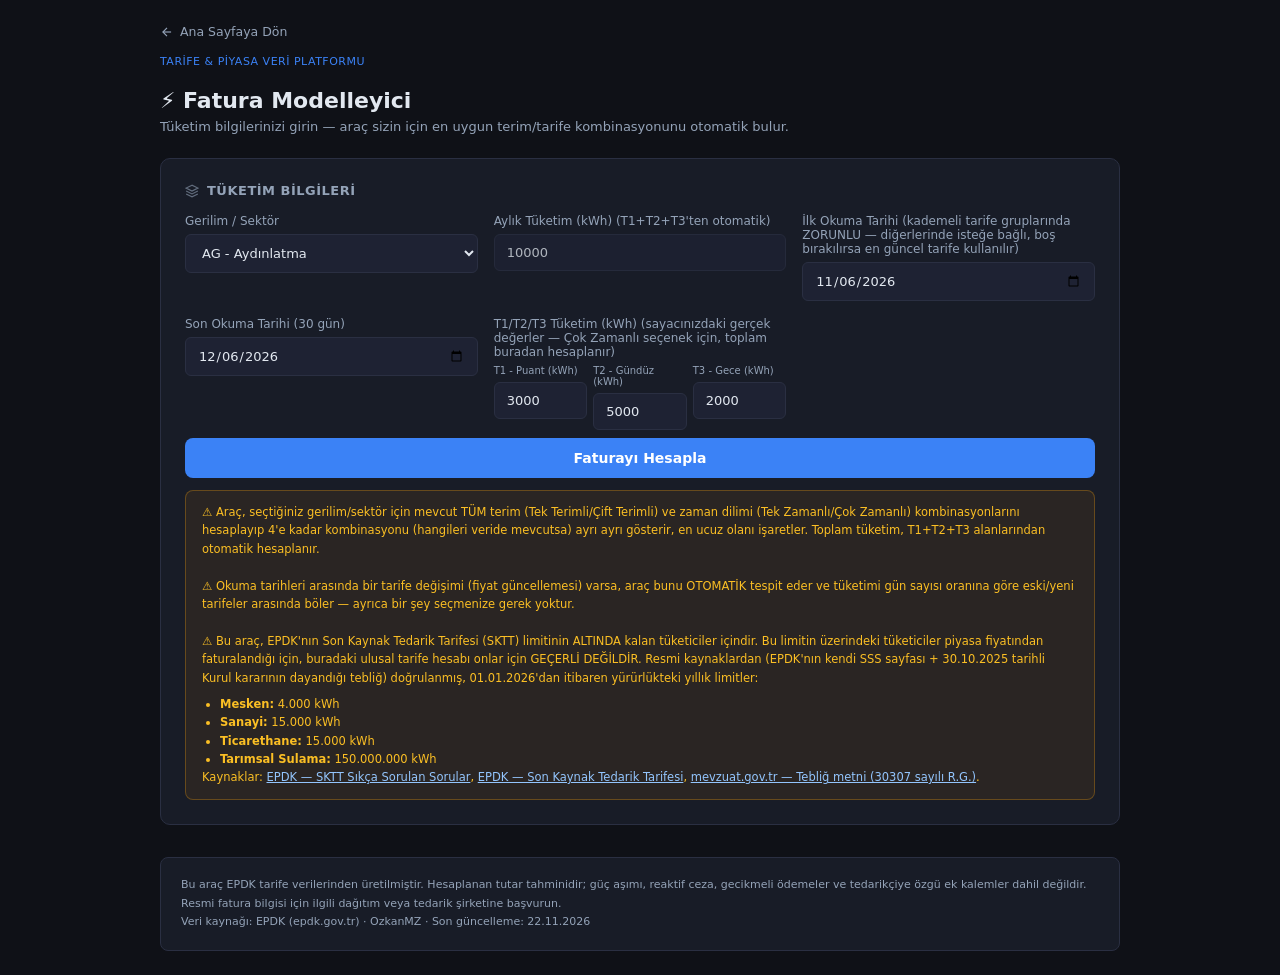
==== fatura_modelleyici.html @ 2735f608 "Panel guncellendi (kabuk/veri ayrik - K66/B2)" ====
<!--
  ═══════════════════════════════════════════════════════════════════
  UYARI: BU BİR ŞABLON DOSYASIDIR — DOĞRUDAN AÇMAYIN / KULLANMAYIN.
  İçindeki yer tutucular (FATURA_CSS, GUNCEL_ZAMAN gibi isimler,
  çift süslü parantez içinde geçer) sadece fatura_modelleyici_uret.py
  çalıştırıldığında gerçek veriyle doldurulur.

  GERÇEK, ÇALIŞAN FATURA MODELLEYİCİ HER ZAMAN ŞURADADIR:
  Ciktilar\fatura_modelleyici.html

  Bu dosyayı (fatura_template.html) doğrudan bir tarayıcıya sürüklerseniz
  veya bir HTML önizleyicisine yapıştırırsanız doldurulmamış yer tutucular
  görürsünüz — bu normaldir, dosya bozuk değildir, sadece
  yanlış dosya açılmıştır.
  ═══════════════════════════════════════════════════════════════════
-->
<!DOCTYPE html>
<html lang="tr">
<head>
<meta charset="UTF-8">
<meta name="viewport" content="width=device-width, initial-scale=1.0">
<!-- CSP (08.08.2026, Faz 2 madde 2, Seçenek A — panel_template.html'deki
     AYNI gerekçe ve karar, tutarlılık için buraya da uygulandı). Ana
     panelden TEK farkı: burada Chart.js/CDN hiç kullanılmadığı için
     https://cdn.jsdelivr.net script-src'ye eklenmedi (en az yetki
     ilkesi — gerçekten kullanılmayan bir izin verilmez). -->
<meta http-equiv="Content-Security-Policy" content="default-src 'self'; script-src 'self' 'unsafe-inline'; style-src 'self' 'unsafe-inline' https://fonts.googleapis.com; font-src https://fonts.gstatic.com; img-src 'self' data:; object-src 'none'; base-uri 'self'; form-action 'self'">
<!-- HTML head/footer eşitleme (bkz. KARARLAR.md K183): favicon, panel_template.html
     ile AYNI ikon (aynı inline SVG logo) — önceden sadece panelde <link rel="icon">
     olarak tanımlıydı. -->
<link rel="icon" href="data:image/svg+xml,%3Csvg xmlns='http://www.w3.org/2000/svg' viewBox='0 0 240 240'%3E%3Cpath d='M 201.0 107.9 Q 208.0 120.0 201.0 132.1 L 171.0 184.1 Q 164.0 196.2 150.0 196.2 L 90.0 196.2 Q 76.0 196.2 69.0 184.1 L 39.0 132.1 Q 32.0 120.0 39.0 107.9 L 69.0 55.9 Q 76.0 43.8 90.0 43.8 L 150.0 43.8 Q 164.0 43.8 171.0 55.9 Z' fill='%23111e3d'/%3E%3Cpath d='M 201.0 107.9 Q 208.0 120.0 201.0 132.1 L 171.0 184.1 Q 164.0 196.2 150.0 196.2 L 90.0 196.2 Q 76.0 196.2 69.0 184.1 L 39.0 132.1 Q 32.0 120.0 39.0 107.9 L 69.0 55.9 Q 76.0 43.8 90.0 43.8 L 150.0 43.8 Q 164.0 43.8 171.0 55.9 Z' fill='none' stroke='%23b8934a' stroke-width='3'/%3E%3Cpolygon points='148,58 96,112 124,120 88,190 170,112 138,102' fill='%23e8dcc4'/%3E%3C/svg%3E">
<title>Fatura Modelleyici</title>
<link href="https://fonts.googleapis.com/css2?family=IBM+Plex+Sans:wght@400;500;600&family=IBM+Plex+Mono&display=swap" rel="stylesheet">
<style>/* ortak_tasarim_tokenlari.css — Panel ve Fatura Modelleyici arasında ORTAK
   olan temel tasarım token'ları (:root değişkenleri) için TEK kaynak.

   Kod tekrarı konsolidasyonu (bkz. KARARLAR.md K182): bu 11 değişken
   önceden hem panel_styles.css'in hem fatura_styles.css'in kendi :root
   bloklarında BİREBİR AYNI değerlerle iki kez elle yazılıydı — biri
   güncellenip diğeri unutulursa (ör. bir renk kodu değişse) iki sayfa
   sessizce birbirinden farklı görünmeye başlayabilirdi.

   NASIL ÇALIŞIYOR: birlesik_panel_uret.py ve fatura_modelleyici_uret.py,
   kendi panel_styles.css/fatura_styles.css içeriklerini okumadan HEMEN
   ÖNCE bu dosyanın içeriğini okuyup HTML çıktısına ekliyor. CSS'te aynı
   :root seçicisi birden fazla kez tanımlanabilir ve tüm bildirimler
   BİRİKİMLİ olarak uygulanır (çakışan bir özellik adı yoksa sıralamanın
   önemi yoktur) — bu yüzden bu bölünme, tarayıcıda görünen sonucu
   DEĞİŞTİRMEZ. Doğrulaması: dogrulama_calistir.py / KARARLAR.md K182'de
   açıklanan token-seti karşılaştırma testi.

   YENİ bir token eklerken: gerçekten HER İKİ sayfada da kullanılacaksa
   buraya ekleyin; sadece birinde kullanılacaksa ilgili sayfanın kendi
   panel_styles.css/fatura_styles.css dosyasına ekleyin (ör. --acc-light
   sadece panelde kullanıldığı için panel_styles.css'te kaldı). */
:root{--bg:#0f1117;--sur:#181c27;--sur2:#1e2233;--brd:#2a2f42;--acc:#3b82f6;--grn:#22c55e;--red:#ef4444;--txt:#e2e8f0;--mut:#94a3b8;--font:'IBM Plex Sans',system-ui,sans-serif;--mono:'IBM Plex Mono',monospace;}
/* Enerji-Portali — Fatura Modelleyici Stilleri (M8-Kademe2) */
/* Bu sayfanın tüm :root token'ları (--bg/--sur/--sur2/--brd/--acc/--grn/
   --red/--txt/--mut/--font/--mono) panel_styles.css ile BİREBİR ORTAKTI —
   artık ortak_tasarim_tokenlari.css'te TEK yerden yönetiliyor (bkz.
   KARARLAR.md K182). fatura_modelleyici_uret.py o dosyanın içeriğini bu
   dosyadan HEMEN ÖNCE ekliyor; bu yüzden burada ayrıca bir :root bloğuna
   gerek yok. */
*{box-sizing:border-box;margin:0;padding:0}
body{background:var(--bg);color:var(--txt);font-family:var(--font);min-height:100vh;padding:24px}
h1{font-size:22px;font-weight:600;margin-bottom:4px}
.eyebrow{font-size:11px;color:var(--acc);font-weight:500;text-transform:uppercase;letter-spacing:.5px;margin-bottom:20px}
.kart{background:var(--sur);border:1px solid var(--brd);border-radius:10px;padding:24px;margin-bottom:20px}
.kart-baslik{font-size:13px;font-weight:600;color:var(--mut);text-transform:uppercase;letter-spacing:.5px;margin-bottom:16px;display:flex;align-items:center;gap:8px}
.kart-baslik svg{opacity:.6}
.form-grid{display:grid;grid-template-columns:repeat(auto-fill,minmax(220px,1fr));gap:16px}
label{display:block;font-size:12px;color:var(--mut);margin-bottom:6px;font-weight:500}
select,input{width:100%;background:var(--sur2);border:1px solid var(--brd);border-radius:6px;padding:10px 12px;color:var(--txt);font-family:var(--font);font-size:13px;outline:none;transition:.15s}
select:focus,input:focus{border-color:var(--acc);box-shadow:0 0 0 2px rgba(59,130,246,.15)}
.btn{background:var(--acc);color:#fff;border:none;border-radius:8px;padding:12px 28px;font-size:14px;font-weight:600;font-family:var(--font);cursor:pointer;transition:.15s;width:100%;margin-top:8px}
.btn:hover{background:#2563eb}
.sonuc-grid{display:grid;grid-template-columns:repeat(auto-fit,minmax(280px,1fr));gap:20px}
.tarife-grid{display:grid;grid-template-columns:repeat(auto-fit,minmax(280px,1fr));gap:20px;margin-bottom:20px}
.sonuc-tablo{width:100%;border-collapse:collapse;font-size:13px}
.sonuc-tablo tr{border-bottom:1px solid var(--brd)}
.sonuc-tablo tr:last-child{border-bottom:none}
.sonuc-tablo td{padding:10px 8px}
.sonuc-tablo td:last-child{text-align:right;font-family:var(--mono);color:#93c5fd}
.sonuc-tablo tr.toplam{background:var(--sur2)}
.sonuc-tablo tr.toplam td{font-weight:600;font-size:14px}
.sonuc-tablo tr.toplam td:last-child{color:#fbbf24;font-size:15px}
.fark-kutu{border-radius:8px;padding:16px 20px;margin-top:0}
.fark-kutu.avantaj{background:rgba(34,197,94,.08);border:1px solid rgba(34,197,94,.3)}
.fark-kutu.dezavantaj{background:rgba(239,68,68,.08);border:1px solid rgba(239,68,68,.3)}
.fark-baslik{font-size:12px;color:var(--mut);margin-bottom:6px;font-weight:500}
.fark-deger{font-size:22px;font-weight:700;font-family:var(--mono)}
.fark-deger.avantaj{color:var(--grn)}
.fark-deger.dezavantaj{color:var(--red)}
.fark-aciklama{font-size:12px;margin-top:6px;opacity:.8}
.badge{display:inline-block;padding:3px 10px;border-radius:20px;font-size:11px;font-weight:600}
.badge-grn{background:rgba(34,197,94,.15);color:#4ade80}
.badge-red{background:rgba(239,68,68,.15);color:#f87171}
.kart-baslik .badge{margin-left:auto;text-transform:none;letter-spacing:0;}
.hidden{display:none}
.uyari{background:rgba(245,158,11,.08);border:1px solid rgba(245,158,11,.3);border-radius:8px;padding:12px 16px;font-size:11.5px;color:#fbbf24;line-height:1.6;margin-top:8px}
.footer{margin-top:32px;padding:18px 20px;background:var(--sur);border:1px solid var(--brd);border-radius:8px;color:var(--mut);font-size:11px;line-height:1.7}
.ust-cubuk{display:flex;justify-content:space-between;align-items:center;margin-bottom:16px;}
.dil-degistirici{display:flex;background:var(--sur2);border:1px solid var(--brd);border-radius:6px;overflow:hidden;flex-shrink:0;}
.dil-btn{background:transparent;border:none;color:var(--mut);font-size:11px;font-family:var(--mono);font-weight:600;padding:6px 10px;cursor:pointer;transition:.15s;}
.dil-btn:hover{color:var(--txt);}
.dil-btn.active{background:var(--acc);color:#fff;}
.dil-btn:not(:last-child){border-right:1px solid var(--brd);}
.sadece-yazdir{display:none}

/* PRINT / PDF ÇIKTISI (08.08.2026, Faz 2 madde 3 — G'nin de önerdiği
   "@media print, sıfır kütüphare bağımlılığı" yaklaşımı). Kullanıcı
   tarayıcının kendi Yazdır (Ctrl+P) diyaloğunda "PDF olarak kaydet"
   seçtiğinde devreye girer — hiçbir ek kütüphane/sunucu gerekmiyor,
   mevcut tek-dosya-offline mimariyle tam uyumlu. Koyu tema kağıda
   yazdırılmaya uygun değil (mürekkep israfı + okunaksız) — bu yüzden
   print modunda TÜM renkler açık temaya (siyah yazı, beyaz zemin)
   bilerek çevriliyor; ekran teması hiç değişmiyor. */
@media print {
  body{background:#fff;color:#111;padding:0;font-size:11px;}
  #girisFormu, .btn, .dil-degistirici, .uyari a{display:none !important;}
  .sadece-yazdir{display:block;margin-bottom:16px;border-bottom:2px solid #111;padding-bottom:10px;}
  .kart{background:#fff;border:1px solid #ccc;box-shadow:none;page-break-inside:avoid;margin-bottom:12px;}
  .kart-baslik{color:#111;}
  .fark-kutu.avantaj{background:#f0fdf4;border-color:#86efac;}
  .fark-kutu.dezavantaj{background:#fef2f2;border-color:#fca5a5;}
  .fark-deger.avantaj{color:#15803d;}
  .fark-deger.dezavantaj{color:#b91c1c;}
  .sonuc-tablo td{color:#111;}
  .sonuc-tablo td:last-child{color:#111;}
  .sonuc-tablo tr.toplam{background:#f3f4f6;}
  .sonuc-tablo tr.toplam td:last-child{color:#111;}
  .footer{background:#fff;border-color:#ccc;color:#555;}
  a{color:#111 !important;text-decoration:none;}
}
</style>
</head>
<!-- Yalnızca yazdırma/PDF çıktısında görünür, ekranda gizli — kurumsal
     antet (G'nin "resmi logolu antet" önerisi, kütüphanesiz sürümü). -->
<body>
<div class="sadece-yazdir">
  <strong style="font-size:16px;">Tarife &amp; Piyasa Veri Platformu — Fatura Modelleyici Raporu</strong><br>
  <span style="font-size:11px;color:#555;">Rapor tarihi: 22.11.2026 · ozkanmz.github.io/tarife-platform · Bu, EPDK/EPİAŞ açık verilerine dayanan bağımsız bir simülasyon aracıdır, resmi bir belge değildir.</span>
</div>

<div style="max-width:960px;margin:0 auto">

<!-- AS7 (27.07.2026, kullanıcı talebi): Ana panele geri dönüş linki.
     ÖNEMLİ İNCELİK: ana panel yerelde "Tarife_Piyasa_Veri_Platformu.html"
     adıyla dururken, canlı sitede (github_yayinla.py/canli-otomasyon.yml
     tarafından) "index.html" adıyla yayınlanıyor — TEK bir sabit href
     ikisinde de çalışmaz. Bu yüzden href, sayfa yüklenince JS ile
     location.protocol kontrolüyle DOĞRU dosya adına ayarlanıyor
     (id="anaSayfaLink", script bloğunun en başında çözülüyor).
     Yeni sekmede AÇMIYOR (bilerek) — bu link "geri dön" niyetinde,
     kullanıcı zaten Fatura Modelleyici'yi genelde ana panelden yeni
     sekmede açmıştı, burada mevcut sekmede geri dönmesi daha doğal. -->
<div class="ust-cubuk">
  <a id="anaSayfaLink" href="#" style="display:inline-flex;align-items:center;gap:6px;color:var(--mut);font-size:12.5px;text-decoration:none;">
    <svg width="14" height="14" viewBox="0 0 24 24" fill="none" stroke="currentColor" stroke-width="2"><line x1="19" y1="12" x2="5" y2="12"/><polyline points="12 19 5 12 12 5"/></svg>
    <span data-i18n="anaSayfayaDon">Ana Sayfaya Dön</span>
  </a>
  <!-- DİL ÖZELLİĞİ GEÇİCİ OLARAK DEVRE DIŞI (30.07.2026) — ana panelle aynı karar.
  <div class="dil-degistirici" title="Language / Dil">
    <button id="dilBtnTr" class="dil-btn active" onclick="dilDegistir('tr')">TR</button>
    <button id="dilBtnEn" class="dil-btn" onclick="dilDegistir('en')">EN</button>
  </div>
  -->
</div>

<div class="eyebrow" data-i18n="eyebrow">Tarife & Piyasa Veri Platformu</div>
<h1>⚡ <span data-i18n="faturaModelleyiciBaslik">Fatura Modelleyici</span></h1>
<p style="color:var(--mut);font-size:13px;margin-top:6px;margin-bottom:24px" data-i18n="giristAciklama">
  Tüketim bilgilerinizi girin — araç sizin için en uygun terim/tarife kombinasyonunu otomatik bulur.
</p>

<!-- GİRİŞ FORMU -->
<div class="kart" id="girisFormu">
  <div class="kart-baslik">
    <svg width="14" height="14" viewBox="0 0 24 24" fill="none" stroke="currentColor" stroke-width="2"><path d="M12 2L2 7l10 5 10-5-10-5z"/><path d="M2 17l10 5 10-5M2 12l10 5 10-5"/></svg>
    <span data-i18n="tuketimBilgileri">Tüketim Bilgileri</span>
  </div>
  <div class="form-grid">
    <div>
      <label for="selAbone" data-i18n="gerilimSektor">Gerilim / Sektör</label>
      <select id="selAbone" onchange="aboneGuncelle()"></select>
    </div>
    <div>
      <label for="inpTuketim"><span data-i18n="aylikTuketim">Aylık Tüketim (kWh)</span> <span style="color:var(--mut);font-weight:400;" data-i18n="otomatikT1T2T3">(T1+T2+T3'ten otomatik)</span></label>
      <input type="number" id="inpTuketim" value="0" readonly style="opacity:.75;cursor:not-allowed;">
    </div>
    <div>
      <label for="inpIlkOkuma"><span data-i18n="ilkOkumaTarihi">İlk Okuma Tarihi</span> <span style="color:var(--mut);font-weight:400;" data-i18n="ilkOkumaNotu">(kademeli tarife gruplarında ZORUNLU — diğerlerinde isteğe bağlı, boş bırakılırsa en güncel tarife kullanılır)</span></label>
      <input type="date" id="inpIlkOkuma" onchange="gunSayisiGuncelle()">
    </div>
    <div>
      <label for="inpSonOkuma"><span data-i18n="sonOkumaTarihi">Son Okuma Tarihi</span> <span id="lblGunSayisi" style="color:var(--mut);font-weight:400;"></span></label>
      <input type="date" id="inpSonOkuma" onchange="gunSayisiGuncelle()">
    </div>
    <div id="wrapGuc" class="hidden">
      <label for="inpGuc"><span data-i18n="anlasmaGucu">Anlaşma Gücü (kW)</span> <span style="color:var(--mut);font-weight:400;" data-i18n="ciftTerimliNotu">(Çift Terimli seçenek için)</span></label>
      <input type="number" id="inpGuc" value="100" min="1" data-i18n-placeholder="gucOrnekIpucu" placeholder="örn. 100">
    </div>
    <div id="wrapZaman">
      <label><span data-i18n="t1t2t3Tuketim">T1/T2/T3 Tüketim (kWh)</span> <span style="color:var(--mut);font-weight:400;" data-i18n="t1t2t3Notu">(sayacınızdaki gerçek değerler — Çok Zamanlı seçenek için, toplam buradan hesaplanır)</span></label>
      <div style="display:grid;grid-template-columns:1fr 1fr 1fr;gap:6px;margin-top:6px">
        <div><label for="inpPuant" style="font-size:10px" data-i18n="t1Puant">T1 - Puant (kWh)</label><input type="number" id="inpPuant" value="3000" min="0" oninput="tuketimGuncelle()"></div>
        <div><label for="inpGunduz" style="font-size:10px" data-i18n="t2Gunduz">T2 - Gündüz (kWh)</label><input type="number" id="inpGunduz" value="5000" min="0" oninput="tuketimGuncelle()"></div>
        <div><label for="inpGece" style="font-size:10px" data-i18n="t3Gece">T3 - Gece (kWh)</label><input type="number" id="inpGece" value="2000" min="0" oninput="tuketimGuncelle()"></div>
      </div>
    </div>
  </div>
  <button class="btn" onclick="hesapla()" data-i18n="faturayiHesapla">Faturayı Hesapla</button>
  <div class="uyari" style="margin-top:12px">
    <span data-i18n="uyari1">⚠ Araç, seçtiğiniz gerilim/sektör için mevcut TÜM terim (Tek Terimli/Çift Terimli) ve zaman dilimi
    (Tek Zamanlı/Çok Zamanlı) kombinasyonlarını hesaplayıp 4'e kadar kombinasyonu (hangileri veride
    mevcutsa) ayrı ayrı gösterir, en ucuz olanı işaretler. Toplam tüketim, T1+T2+T3 alanlarından
    otomatik hesaplanır.</span>
    <br><br>
    <span data-i18n="uyari2">⚠ Okuma tarihleri arasında bir tarife değişimi (fiyat güncellemesi) varsa, araç bunu OTOMATİK
    tespit eder ve tüketimi gün sayısı oranına göre eski/yeni tarifeler arasında böler — ayrıca bir
    şey seçmenize gerek yoktur.</span>
    <br><br>
    <span data-i18n="uyari3Baslik">⚠ Bu araç, EPDK'nın Son Kaynak Tedarik Tarifesi (SKTT) limitinin ALTINDA kalan tüketiciler içindir.
    Bu limitin üzerindeki tüketiciler piyasa fiyatından faturalandığı için, buradaki ulusal tarife hesabı
    onlar için GEÇERLİ DEĞİLDİR. Resmi kaynaklardan (EPDK'nın kendi SSS sayfası + 30.10.2025 tarihli
    Kurul kararının dayandığı tebliğ) doğrulanmış, 01.01.2026'dan itibaren yürürlükteki yıllık limitler:</span>
    <ul style="margin:8px 0 0 18px;padding:0;">
      <li><strong data-i18n="meskenEtiket">Mesken:</strong> 4.000 kWh</li>
      <li><strong data-i18n="sanayiEtiket">Sanayi:</strong> 15.000 kWh</li>
      <li><strong data-i18n="ticarethaneEtiket">Ticarethane:</strong> 15.000 kWh</li>
      <li><strong data-i18n="tarimsalSulamaEtiket">Tarımsal Sulama:</strong> 150.000.000 kWh</li>
    </ul>
    <span data-i18n="kaynaklarEtiket">Kaynaklar:</span>
    <a href="https://www.epdk.gov.tr/Detay/Icerik/16-38/son-kaynak-tedarik-tarifesi-sktt-sikca-sorulan-" target="_blank" rel="noopener" style="color:#93c5fd;" data-i18n="kaynakSktt1">EPDK — SKTT Sıkça Sorulan Sorular</a>,
    <a href="https://www.epdk.gov.tr/Detay/Icerik/3-15589/son-kaynak-tedarik-tarifesi" target="_blank" rel="noopener" style="color:#93c5fd;" data-i18n="kaynakSktt2">EPDK — Son Kaynak Tedarik Tarifesi</a>,
    <a href="https://mevzuat.gov.tr/File/GeneratePdf?mevzuatNo=24339&mevzuatTur=Teblig&mevzuatTertip=5" target="_blank" rel="noopener" style="color:#93c5fd;" data-i18n="kaynakTeblig">mevzuat.gov.tr — Tebliğ metni (30307 sayılı R.G.)</a>.
  </div>
</div>

<!-- SONUÇLAR -->
<div id="sonuclar" class="hidden">
  <button class="btn" style="width:auto;padding:8px 18px;font-size:12px;margin-bottom:16px;background:var(--sur2);color:var(--txt);border:1px solid var(--brd);" onclick="window.print()">
    <span data-i18n="raporuYazdir">🖨 Raporu Yazdır / PDF Olarak Kaydet</span>
  </button>
  <!-- Tarife Faturası/ları (1-4 kart, JS ile üretilir) -->
  <div class="tarife-grid" id="tarifeKartlari"></div>

  <div class="kart">
    <div class="kart-baslik">
      <svg width="14" height="14" viewBox="0 0 24 24" fill="none" stroke="currentColor" stroke-width="2"><path d="M3 3v18h18"/><path d="M18 9l-5 5-3-3-4 4"/></svg>
      <span data-i18n="ozet">Özet</span>
    </div>
    <div class="fark-kutu" id="kutuTarife">
      <div class="fark-baslik" data-i18n="enUcuzTarifeSecenegi">En Ucuz Tarife Seçeneği</div>
      <div class="fark-deger" id="degerTarife"></div>
    </div>
    <div class="fark-kutu" id="kutuSktt" style="display:none;margin-top:12px;">
      <div class="fark-baslik" data-i18n="skttDurumBaslik">SKTT Limit Durumu (yıllıklaştırılmış projeksiyon)</div>
      <div class="fark-deger" id="degerSktt"></div>
      <div class="fark-aciklama" id="aciklamaSktt"></div>
    </div>
  </div>

  <!-- ESKİ TARİFE İLE KIYASLA -->
  <div class="kart">
    <div class="kart-baslik">
      <svg width="14" height="14" viewBox="0 0 24 24" fill="none" stroke="currentColor" stroke-width="2"><circle cx="12" cy="12" r="10"/><polyline points="12 6 12 12 16 14"/></svg>
      <span data-i18n="farkliDonemleKiyasla">Farklı Bir Tarife Dönemiyle Kıyasla</span>
    </div>
    <p style="font-size:12px;color:var(--mut);margin-bottom:12px;" data-i18n="kiyaslaAciklama">
      Aynı tüketimi, EN UCUZ seçeneğinizin (yukarıdaki) terim/zaman kombinasyonuyla ama FARKLI bir
      tarife döneminin (örn. geçen yılki) fiyatlarıyla hesaplar — "eski tarifeyle ne öderdim" sorusuna cevap verir.
    </p>
    <div style="display:flex;gap:10px;align-items:flex-end;flex-wrap:wrap;">
      <div style="flex:1;min-width:180px;">
        <label for="selEskiDonem" data-i18n="kiyaslanacakDonem">Kıyaslanacak Tarife Dönemi</label>
        <select id="selEskiDonem"></select>
      </div>
      <button class="btn" style="width:auto;margin-top:0;padding:10px 20px;" onclick="eskiTarifeKiyasla()" data-i18n="kiyasla">Kıyasla</button>
    </div>
    <div id="eskiKiyasSonuc" style="margin-top:16px;"></div>
  </div>
</div>

<div class="footer">
  <span data-i18n="footerP1">Bu araç EPDK tarife verilerinden üretilmiştir. Hesaplanan tutar tahminidir; güç aşımı, reaktif ceza,
  gecikmeli ödemeler ve tedarikçiye özgü ek kalemler dahil değildir. Resmi fatura bilgisi için
  ilgili dağıtım veya tedarik şirketine başvurun.</span><br>
  <span data-i18n="footerVeriKaynagi">Veri kaynağı: EPDK (epdk.gov.tr)</span> · OzkanMZ · <span data-i18n="sonGuncelleme">Son güncelleme:</span> 22.11.2026
</div>

</div><!-- /max-width -->

<script>// ortak_dil_motoru.js — Panel ve Fatura Modelleyici arasında BİREBİR ORTAK
// olan dil (TR/EN) motoru fonksiyonları için TEK kaynak.
//
// Kod tekrarı konsolidasyonu (bkz. KARARLAR.md K182): _cvr() ve
// dilBtnDurumGuncelle() önceden panel_logic.js ve fatura_logic.js'de
// BİREBİR AYNI kodla iki kez ayrı ayrı tanımlıydı (diff ile doğrulandı,
// tek karakter farkı yok) — tek kaynağa indirgendi.
//
// dilUygulaStatikMetinler() BİLEREK BURAYA TAŞINMADI: ilk bakışta aynı
// görünse de panel_logic.js'deki sürüm data-i18n-title elemanlarını işler
// VE sonunda panele özgü saglikRozetiCevir()/kapsamRozetiCevir()
// çağrılarını yapar; fatura_logic.js'deki sürüm ise bunun yerine
// data-i18n-placeholder elemanlarını işler. Gerçekten aynı DEĞİLLER —
// her biri kendi dosyasında (panel_logic.js / fatura_logic.js) ayrı ayrı
// tanımlı kalmaya devam ediyor.
//
// SOZLUK ve AppState HER SAYFANIN KENDİ dosyasında (panel_logic.js /
// fatura_logic.js) ayrı ayrı tanımlı kalır — sadece bu iki fonksiyon
// (motor) ortak, sözlük İÇERİĞİ ortak DEĞİL.
//
// NASIL ÇALIŞIYOR: birlesik_panel_uret.py ve fatura_modelleyici_uret.py,
// kendi panel_logic.js/fatura_logic.js içeriklerini okumadan HEMEN ÖNCE
// bu dosyanın içeriğini okuyup HTML çıktısına ekliyor. Bu fonksiyonlar
// SOZLUK/AppState'e sadece ÇAĞRILDIKLARINDA (sayfa yüklendikten sonra)
// erişiyor, script TANIMLANIRKEN değil — bu yüzden sıralama (ortak motor
// önce mi SOZLUK önce mi geldi) render sonucunu etkilemez.

// _cvr(anahtar, ...args) — geçerli dile göre sözlükten metni döndürür.
// Fonksiyon değeri (parametreli metinler için) otomatik çağrılır. Anahtar
// sözlükte yoksa (henüz eklenmemiş bir alan varsa) sessizce anahtarın
// kendisini döndürür — sayfa asla "undefined" göstermez, en kötü ihtimalle
// İngilizcede de Türkçesi görünür (fark edilir, ama sayfa ÇÖKMEZ).
function _cvr(anahtar){
    var dil = (typeof AppState !== "undefined" && AppState.dil) ? AppState.dil : "tr";
    var kaynak = SOZLUK[dil] || SOZLUK.tr;
    var deger = kaynak[anahtar];
    if(deger === undefined) return (SOZLUK.tr[anahtar] !== undefined ? SOZLUK.tr[anahtar] : anahtar);
    if(typeof deger === "function") return deger.apply(null, Array.prototype.slice.call(arguments, 1));
    return deger;
}

function dilBtnDurumGuncelle(){
    var btnTr = document.getElementById("dilBtnTr"), btnEn = document.getElementById("dilBtnEn");
    if(!btnTr || !btnEn) return;
    btnTr.classList.toggle("active", AppState.dil === "tr");
    btnEn.classList.toggle("active", AppState.dil === "en");
}

var tarifeData  = [{"ana": "İletim", "terim": "İletim Sistemi Kullanıcıları", "abone": "İletim Kullanıcısı", "bedel": "Tek Zamanlı Enerji Bedeli (TL/kWh)", "degerler": {"01.01.2020": 0.487941, "01.04.2020": 0.487941, "01.07.2020": 0.487941, "01.08.2020": 0.487941, "01.10.2020": 0.517407, "01.01.2021": 0.551544, "01.04.2021": 0.551544, "01.07.2021": 0.6386999999999999, "01.01.2022": 1.4742629999999999, "01.02.2022": 1.4742629999999999, "01.03.2022": 1.4742629999999999, "01.04.2022": 1.954965, "01.06.2022": 2.453607, "01.07.2022": 2.453607, "01.09.2022": 3.700212, "01.10.2022": 3.700212, "01.01.2023": 3.061338, "01.04.2023": 2.584316, "01.07.2023": 2.584316, "01.10.2023": 3.124942, "01.01.2024": 3.124942, "01.07.2024": 3.124942, "05.04.2025": 3.124942, "04.04.2026": 3.124942}}, {"ana": "İletim", "terim": "İletim Sistemi Kullanıcıları", "abone": "İletim Kullanıcısı", "bedel": "Çok Zamanlı Enerji Bedeli Gündüz (TL/kWh)", "degerler": {"01.01.2020": 0.494665, "01.04.2020": 0.494665, "01.07.2020": 0.494665, "01.08.2020": 0.494665, "01.10.2020": 0.524518, "01.01.2021": 0.559104, "01.04.2021": 0.559104, "01.07.2021": 0.647394, "01.01.2022": 1.49396, "01.02.2022": 1.49396, "01.03.2022": 1.49396, "01.04.2022": 1.979034, "01.06.2022": 2.483693, "01.07.2022": 2.483693, "01.09.2022": 3.7453410000000003, "01.10.2022": 3.7453410000000003, "01.01.2023": 3.1005540000000003, "01.04.2023": 2.617649, "01.07.2023": 2.617649, "01.10.2023": 3.1649410000000002, "01.01.2024": 3.1649410000000002, "01.07.2024": 3.1649410000000002, "05.04.2025": 3.1649410000000002, "04.04.2026": 3.1649410000000002}}, {"ana": "İletim", "terim": "İletim Sistemi Kullanıcıları", "abone": "İletim Kullanıcısı", "bedel": "Çok Zamanlı Enerji Bedeli Puant (TL/kWh)", "degerler": {"01.01.2020": 0.816195, "01.04.2020": 0.816195, "01.07.2020": 0.816195, "01.08.2020": 0.816195, "01.10.2020": 0.864536, "01.01.2021": 0.920586, "01.04.2021": 0.920586, "01.07.2021": 1.063099, "01.01.2022": 2.435779, "01.02.2022": 2.435779, "01.03.2022": 2.435779, "01.04.2022": 3.1297699999999997, "01.06.2022": 3.922113, "01.07.2022": 3.922113, "01.09.2022": 5.902971, "01.10.2022": 5.902971, "01.01.2023": 4.9746749999999995, "01.04.2023": 4.210652, "01.07.2023": 4.210652, "01.10.2023": 5.076544999999999, "01.01.2024": 5.076544999999999, "01.07.2024": 5.076544999999999, "05.04.2025": 5.076544999999999, "04.04.2026": 5.076544999999999}}, {"ana": "İletim", "terim": "İletim Sistemi Kullanıcıları", "abone": "İletim Kullanıcısı", "bedel": "Çok Zamanlı Enerji Bedeli Gece (TL/kWh)", "degerler": {"01.01.2020": 0.23515899999999998, "01.04.2020": 0.23515899999999998, "01.07.2020": 0.23515899999999998, "01.08.2020": 0.23515899999999998, "01.10.2020": 0.25009, "01.01.2021": 0.267352, "01.04.2021": 0.267352, "01.07.2021": 0.31188, "01.01.2022": 0.733821, "01.02.2022": 0.733821, "01.03.2022": 0.733821, "01.04.2022": 1.050276, "01.06.2022": 1.322746, "01.07.2022": 1.322746, "01.09.2022": 2.003921, "01.10.2022": 2.003921, "01.01.2023": 1.587949, "01.04.2023": 1.331935, "01.07.2023": 1.331935, "01.10.2023": 1.622084, "01.01.2024": 1.622084, "01.07.2024": 1.622084, "05.04.2025": 1.622084, "04.04.2026": 1.622084}}, {"ana": "İletim", "terim": "İletim Sistemi Kullanıcıları", "abone": "İletim Kullanıcısı", "bedel": "Yeşil Enerji Bedeli (TL/kWh)", "degerler": {"01.01.2020": "-", "01.04.2020": "-", "01.07.2020": "-", "01.08.2020": 0.6997485981175302, "01.10.2020": 0.802461, "01.01.2021": 0.7575911593527749, "01.04.2021": 0.747372, "01.07.2021": 0.9262269999999999, "01.01.2022": 1.8901810000000001, "01.02.2022": 1.8901810000000001, "01.03.2022": 1.8901810000000001, "01.04.2022": 2.048204, "01.06.2022": 2.622851, "01.07.2022": 2.622851, "01.09.2022": 4.059469, "01.10.2022": 4.059469, "01.01.2023": 3.061338, "01.04.2023": 2.584316, "01.07.2023": 2.584316, "01.10.2023": 3.124942, "01.01.2024": 3.124942, "01.07.2024": 3.142697, "05.04.2025": 3.3973750000000003, "04.04.2026": 3.454688}}, {"ana": "Dağıtım", "terim": "OG Çift Terimli", "abone": "OG ÇT - Sanayi", "bedel": "Tek Zamanlı Enerji Bedeli (TL/kWh)", "degerler": {"01.01.2020": 0.481916, "01.04.2020": 0.483973, "01.07.2020": 0.49073700000000003, "01.08.2020": 0.49073700000000003, "01.10.2020": 0.523469, "01.01.2021": 0.547497, "01.04.2021": 0.547071, "01.07.2021": 0.638338, "01.01.2022": 1.573709, "01.02.2022": 1.573709, "01.03.2022": 1.573709, "01.04.2022": 1.954965, "01.06.2022": 2.483714, "01.07.2022": 2.483714, "01.09.2022": 3.805587, "01.10.2022": 3.805587, "01.01.2023": 2.956209, "01.04.2023": 2.456997, "01.07.2023": 2.418802, "01.10.2023": 2.984576, "01.01.2024": 2.984576, "01.07.2024": 2.742853, "05.04.2025": 2.85745, "04.04.2026": 2.909687}}, {"ana": "Dağıtım", "terim": "OG Çift Terimli", "abone": "OG ÇT - Sanayi", "bedel": "Çok Zamanlı Enerji Bedeli Gündüz (TL/kWh)", "degerler": {"01.01.2020": 0.488641, "01.04.2020": 0.490698, "01.07.2020": 0.497462, "01.08.2020": 0.497462, "01.10.2020": 0.5305810000000001, "01.01.2021": 0.555058, "01.04.2021": 0.554632, "01.07.2021": 0.647033, "01.01.2022": 1.593408, "01.02.2022": 1.593408, "01.03.2022": 1.593408, "01.04.2022": 1.979034, "01.06.2022": 2.513801, "01.07.2022": 2.513801, "01.09.2022": 3.850718, "01.10.2022": 3.850718, "01.01.2023": 2.994085, "01.04.2023": 2.489192, "01.07.2023": 2.450997, "01.10.2023": 3.02321, "01.01.2024": 3.02321, "01.07.2024": 2.7814870000000003, "05.04.2025": 2.899947, "04.04.2026": 2.956124}}, {"ana": "Dağıtım", "terim": "OG Çift Terimli", "abone": "OG ÇT - Sanayi", "bedel": "Çok Zamanlı Enerji Bedeli Puant (TL/kWh)", "degerler": {"01.01.2020": 0.810172, "01.04.2020": 0.812229, "01.07.2020": 0.818993, "01.08.2020": 0.818993, "01.10.2020": 0.8706, "01.01.2021": 0.916541, "01.04.2021": 0.916115, "01.07.2021": 1.062738, "01.01.2022": 2.535227, "01.02.2022": 2.535227, "01.03.2022": 2.535227, "01.04.2022": 3.1297699999999997, "01.06.2022": 3.952221, "01.07.2022": 3.952221, "01.09.2022": 6.008348, "01.10.2022": 6.008348, "01.01.2023": 4.8048399999999996, "01.04.2023": 4.028333, "01.07.2023": 3.990138, "01.10.2023": 4.870179, "01.01.2024": 4.870179, "01.07.2024": 4.628456, "05.04.2025": 4.931613, "04.04.2026": 4.953736}}, {"ana": "Dağıtım", "terim": "OG Çift Terimli", "abone": "OG ÇT - Sanayi", "bedel": "Çok Zamanlı Enerji Bedeli Gece (TL/kWh)", "degerler": {"01.01.2020": 0.22913499999999998, "01.04.2020": 0.23119199999999998, "01.07.2020": 0.237956, "01.08.2020": 0.237956, "01.10.2020": 0.256153, "01.01.2021": 0.263306, "01.04.2021": 0.26288, "01.07.2021": 0.311518, "01.01.2022": 0.833267, "01.02.2022": 0.833267, "01.03.2022": 0.833267, "01.04.2022": 1.050276, "01.06.2022": 1.352853, "01.07.2022": 1.352853, "01.09.2022": 2.109296, "01.10.2022": 2.109296, "01.01.2023": 1.532625, "01.04.2023": 1.246951, "01.07.2023": 1.2087560000000002, "01.10.2023": 1.53252, "01.01.2024": 1.53252, "01.07.2024": 1.290797, "05.04.2025": 1.260188, "04.04.2026": 1.34385}}, {"ana": "Dağıtım", "terim": "OG Çift Terimli", "abone": "OG ÇT - Sanayi", "bedel": "Dağıtım Bedeli (TL/kWh)", "degerler": {"01.01.2020": 0.101794, "01.04.2020": 0.09969599999999999, "01.07.2020": 0.092797, "01.08.2020": 0.092797, "01.10.2020": 0.093758, "01.01.2021": 0.108794, "01.04.2021": 0.109227, "01.07.2021": 0.11704, "01.01.2022": 0.145454, "01.02.2022": 0.145454, "01.03.2022": 0.145454, "01.04.2022": 0.147972, "01.06.2022": 0.147972, "01.07.2022": 0.147972, "01.09.2022": 0.147972, "01.10.2022": 0.147972, "01.01.2023": 0.343846, "01.04.2023": 0.343846, "01.07.2023": 0.379163, "01.10.2023": 0.379163, "01.01.2024": 0.379163, "01.07.2024": 0.602673, "05.04.2025": 0.810595, "04.04.2026": 1.070498}}, {"ana": "Dağıtım", "terim": "OG Çift Terimli", "abone": "OG ÇT - Sanayi", "bedel": "Güç Bedeli (TL/kW/Ay)", "degerler": {"01.01.2020": 3.3830925917468773, "01.04.2020": 3.313344741932403, "01.07.2020": 3.084075851184897, "01.08.2020": 3.084075851184897, "01.10.2020": 3.1160088151262655, "01.01.2021": 3.615722, "01.04.2021": 3.63013, "01.07.2021": 3.889779, "01.01.2022": 4.834102, "01.02.2022": 4.834102, "01.03.2022": 4.834102, "01.04.2022": 4.917791, "01.06.2022": 4.917791, "01.07.2022": 4.917791, "01.09.2022": 4.917791, "01.10.2022": 4.917791, "01.01.2023": 11.427593, "01.04.2023": 11.427593, "01.07.2023": 12.601334999999999, "01.10.2023": 12.601334999999999, "01.01.2024": 12.601334999999999, "01.07.2024": 20.028284, "05.04.2025": 26.938042999999997, "04.04.2026": 35.575915}}, {"ana": "Dağıtım", "terim": "OG Çift Terimli", "abone": "OG ÇT - Sanayi", "bedel": "Güç Aşım Bedeli (TL/kW/Ay)", "degerler": {"01.01.2020": 6.7661851834937545, "01.04.2020": 6.626689483864806, "01.07.2020": 6.168151702369794, "01.08.2020": 6.168151702369794, "01.10.2020": 6.232017630252531, "01.01.2021": 7.231444, "01.04.2021": 7.26026, "01.07.2021": 7.779558, "01.01.2022": 9.668204, "01.02.2022": 9.668204, "01.03.2022": 9.668204, "01.04.2022": 9.835582, "01.06.2022": 9.835582, "01.07.2022": 9.835582, "01.09.2022": 9.835582, "01.10.2022": 9.835582, "01.01.2023": 22.855186, "01.04.2023": 22.855186, "01.07.2023": 25.202669999999998, "01.10.2023": 25.202669999999998, "01.01.2024": 25.202669999999998, "01.07.2024": 40.056568, "05.04.2025": 53.876085999999994, "04.04.2026": 71.15183}}, {"ana": "Dağıtım", "terim": "OG Çift Terimli", "abone": "OG ÇT - Sanayi", "bedel": "Reaktif Bedeli (TL/kVarh)", "degerler": {"01.01.2020": 0.332239, "01.04.2020": 0.325389, "01.07.2020": 0.30287400000000003, "01.08.2020": 0.30287400000000003, "01.10.2020": 0.30601, "01.01.2021": 0.355085, "01.04.2021": 0.3565, "01.07.2021": 0.381999, "01.01.2022": 0.474737, "01.02.2022": 0.474737, "01.03.2022": 0.474737, "01.04.2022": 0.482956, "01.06.2022": 0.482956, "01.07.2022": 0.482956, "01.09.2022": 0.482956, "01.10.2022": 0.482956, "01.01.2023": 1.122257, "01.04.2023": 1.122257, "01.07.2023": 1.237525, "01.10.2023": 1.237525, "01.01.2024": 1.237525, "01.07.2024": 1.966895, "05.04.2025": 2.6454739999999997, "04.04.2026": 3.493698}}, {"ana": "Dağıtım", "terim": "OG Çift Terimli", "abone": "OG ÇT - Sanayi", "bedel": "Yeşil Enerji Bedeli (TL/kWh)", "degerler": {"01.01.2020": "-", "01.04.2020": "-", "01.07.2020": "-", "01.08.2020": 0.6997485981175302, "01.10.2020": 0.802461, "01.01.2021": 0.7575911593527749, "01.04.2021": 0.747372, "01.07.2021": 0.9262269999999999, "01.01.2022": 1.8901810000000001, "01.02.2022": 1.8901810000000001, "01.03.2022": 1.8901810000000001, "01.04.2022": 2.048204, "01.06.2022": 2.622851, "01.07.2022": 2.622851, "01.09.2022": 4.059469, "01.10.2022": 4.059469, "01.01.2023": 3.061338, "01.04.2023": 2.584316, "01.07.2023": 2.584316, "01.10.2023": 3.124942, "01.01.2024": 3.124942, "01.07.2024": 3.142697, "05.04.2025": 3.3973750000000003, "04.04.2026": 3.454688}}, {"ana": "Dağıtım", "terim": "OG Çift Terimli", "abone": "OG ÇT - Kamu ve Özel Hizmetler Sektörü (Ticarethane)", "bedel": "Tek Zamanlı Enerji Bedeli (TL/kWh)", "degerler": {"01.01.2020": 0.521229, "01.04.2020": 0.524258, "01.07.2020": 0.534213, "01.08.2020": 0.534213, "01.10.2020": 0.571457, "01.01.2021": 0.594037, "01.04.2021": 0.593409, "01.07.2021": 0.696006, "01.01.2022": 1.797944, "01.02.2022": 1.797944, "01.03.2022": 1.797944, "01.04.2022": 1.7938489999999998, "01.06.2022": 2.302455, "01.07.2022": 2.302455, "01.09.2022": 3.065364, "01.10.2022": 3.065364, "01.01.2023": 2.7469099999999997, "01.04.2023": 2.251019, "01.07.2023": 2.1936, "01.10.2023": 2.75561, "01.01.2024": 2.75561, "01.07.2024": 3.066641, "05.04.2025": 3.33557, "04.04.2026": 3.2620240000000003}}, {"ana": "Dağıtım", "terim": "OG Çift Terimli", "abone": "OG ÇT - Kamu ve Özel Hizmetler Sektörü (Ticarethane)", "bedel": "Çok Zamanlı Enerji Bedeli Gündüz (TL/kWh)", "degerler": {"01.01.2020": 0.527338, "01.04.2020": 0.530367, "01.07.2020": 0.5403220000000001, "01.08.2020": 0.5403220000000001, "01.10.2020": 0.577917, "01.01.2021": 0.600904, "01.04.2021": 0.600276, "01.07.2021": 0.703903, "01.01.2022": 1.816169, "01.02.2022": 1.816169, "01.03.2022": 1.816169, "01.04.2022": 1.812074, "01.06.2022": 2.325236, "01.07.2022": 2.325236, "01.09.2022": 3.0949790000000004, "01.10.2022": 3.0949790000000004, "01.01.2023": 2.776525, "01.04.2023": 2.276192, "01.07.2023": 2.218773, "01.10.2023": 2.785817, "01.01.2024": 2.785817, "01.07.2024": 3.1028890000000002, "05.04.2025": 3.377255, "04.04.2026": 3.307886}}, {"ana": "Dağıtım", "terim": "OG Çift Terimli", "abone": "OG ÇT - Kamu ve Özel Hizmetler Sektörü (Ticarethane)", "bedel": "Çok Zamanlı Enerji Bedeli Puant (TL/kWh)", "degerler": {"01.01.2020": 0.877241, "01.04.2020": 0.88027, "01.07.2020": 0.8902249999999999, "01.08.2020": 0.8902249999999999, "01.10.2020": 0.94794, "01.01.2021": 0.994221, "01.04.2021": 0.9935930000000001, "01.07.2021": 1.156218, "01.01.2022": 2.860048, "01.02.2022": 2.860048, "01.03.2022": 2.860048, "01.04.2022": 2.855953, "01.06.2022": 3.6300850000000002, "01.07.2022": 3.6300850000000002, "01.09.2022": 4.791283, "01.10.2022": 4.791283, "01.01.2023": 4.472829, "01.04.2023": 3.71805, "01.07.2023": 3.6606310000000004, "01.10.2023": 4.5160469999999995, "01.01.2024": 4.5160469999999995, "01.07.2024": 5.179165, "05.04.2025": 5.764973, "04.04.2026": 5.672128}}, {"ana": "Dağıtım", "terim": "OG Çift Terimli", "abone": "OG ÇT - Kamu ve Özel Hizmetler Sektörü (Ticarethane)", "bedel": "Çok Zamanlı Enerji Bedeli Gece (TL/kWh)", "degerler": {"01.01.2020": 0.248933, "01.04.2020": 0.251962, "01.07.2020": 0.261917, "01.08.2020": 0.261917, "01.10.2020": 0.283504, "01.01.2021": 0.287957, "01.04.2021": 0.287329, "01.07.2021": 0.34401400000000004, "01.01.2022": 0.9855970000000001, "01.02.2022": 0.9855970000000001, "01.03.2022": 0.9855970000000001, "01.04.2022": 0.981502, "01.06.2022": 1.287021, "01.07.2022": 1.287021, "01.09.2022": 1.7453, "01.10.2022": 1.7453, "01.01.2023": 1.4268459999999998, "01.04.2023": 1.128965, "01.07.2023": 1.071546, "01.10.2023": 1.409145, "01.01.2024": 1.409145, "01.07.2024": 1.4508830000000001, "05.04.2025": 1.477449, "04.04.2026": 1.4267519999999998}}, {"ana": "Dağıtım", "terim": "OG Çift Terimli", "abone": "OG ÇT - Kamu ve Özel Hizmetler Sektörü (Ticarethane)", "bedel": "Dağıtım Bedeli (TL/kWh)", "degerler": {"01.01.2020": 0.158644, "01.04.2020": 0.155373, "01.07.2020": 0.144622, "01.08.2020": 0.144622, "01.10.2020": 0.146119, "01.01.2021": 0.169552, "01.04.2021": 0.170228, "01.07.2021": 0.182404, "01.01.2022": 0.22668600000000003, "01.02.2022": 0.22668600000000003, "01.03.2022": 0.22668600000000003, "01.04.2022": 0.230611, "01.06.2022": 0.230611, "01.07.2022": 0.230611, "01.09.2022": 0.230611, "01.10.2022": 0.230611, "01.01.2023": 0.535875, "01.04.2023": 0.535875, "01.07.2023": 0.590916, "01.10.2023": 0.590916, "01.01.2024": 0.590916, "01.07.2024": 0.9392510000000001, "05.04.2025": 1.263293, "04.04.2026": 1.668345}}, {"ana": "Dağıtım", "terim": "OG Çift Terimli", "abone": "OG ÇT - Kamu ve Özel Hizmetler Sektörü (Ticarethane)", "bedel": "Güç Bedeli (TL/kW/Ay)", "degerler": {"01.01.2020": 5.563875327423461, "01.04.2020": 5.334458998901864, "01.07.2020": 4.965337886348092, "01.08.2020": 4.965337886348092, "01.10.2020": 5.0167497073707645, "01.01.2021": 5.821284, "01.04.2021": 5.84448, "01.07.2021": 6.262513, "01.01.2022": 7.782866, "01.02.2022": 7.782866, "01.03.2022": 7.782866, "01.04.2022": 7.917604, "01.06.2022": 7.917604, "01.07.2022": 7.917604, "01.09.2022": 7.917604, "01.10.2022": 7.917604, "01.01.2023": 18.398334, "01.04.2023": 18.398334, "01.07.2023": 20.288050000000002, "01.10.2023": 20.288050000000002, "01.01.2024": 20.288050000000002, "01.07.2024": 32.245379, "05.04.2025": 43.370036, "04.04.2026": 89.14752}}, {"ana": "Dağıtım", "terim": "OG Çift Terimli", "abone": "OG ÇT - Kamu ve Özel Hizmetler Sektörü (Ticarethane)", "bedel": "Güç Aşım Bedeli (TL/kW/Ay)", "degerler": {"01.01.2020": 11.127750654846922, "01.04.2020": 10.668917997803728, "01.07.2020": 9.930675772696183, "01.08.2020": 9.930675772696183, "01.10.2020": 10.033499414741529, "01.01.2021": 11.642568, "01.04.2021": 11.68896, "01.07.2021": 12.525026, "01.01.2022": 15.565732, "01.02.2022": 15.565732, "01.03.2022": 15.565732, "01.04.2022": 15.835208, "01.06.2022": 15.835208, "01.07.2022": 15.835208, "01.09.2022": 15.835208, "01.10.2022": 15.835208, "01.01.2023": 36.796668, "01.04.2023": 36.796668, "01.07.2023": 40.576100000000004, "01.10.2023": 40.576100000000004, "01.01.2024": 40.576100000000004, "01.07.2024": 64.490758, "05.04.2025": 86.740072, "04.04.2026": 178.29504}}, {"ana": "Dağıtım", "terim": "OG Çift Terimli", "abone": "OG ÇT - Kamu ve Özel Hizmetler Sektörü (Ticarethane)", "bedel": "Reaktif Bedeli (TL/kVarh)", "degerler": {"01.01.2020": 0.332239, "01.04.2020": 0.325389, "01.07.2020": 0.30287400000000003, "01.08.2020": 0.30287400000000003, "01.10.2020": 0.30601, "01.01.2021": 0.355085, "01.04.2021": 0.3565, "01.07.2021": 0.381999, "01.01.2022": 0.474737, "01.02.2022": 0.474737, "01.03.2022": 0.474737, "01.04.2022": 0.482956, "01.06.2022": 0.482956, "01.07.2022": 0.482956, "01.09.2022": 0.482956, "01.10.2022": 0.482956, "01.01.2023": 1.122257, "01.04.2023": 1.122257, "01.07.2023": 1.237525, "01.10.2023": 1.237525, "01.01.2024": 1.237525, "01.07.2024": 1.966895, "05.04.2025": 2.6454739999999997, "04.04.2026": 3.493698}}, {"ana": "Dağıtım", "terim": "OG Çift Terimli", "abone": "OG ÇT - Kamu ve Özel Hizmetler Sektörü (Ticarethane)", "bedel": "Yeşil Enerji Bedeli (TL/kWh)", "degerler": {"01.01.2020": "-", "01.04.2020": "-", "01.07.2020": "-", "01.08.2020": 0.6997485981175302, "01.10.2020": 0.802461, "01.01.2021": 0.7575911593527749, "01.04.2021": 0.747372, "01.07.2021": 0.9262269999999999, "01.01.2022": 1.8901810000000001, "01.02.2022": 1.8901810000000001, "01.03.2022": 1.8901810000000001, "01.04.2022": 2.048204, "01.06.2022": 2.622851, "01.07.2022": 2.622851, "01.09.2022": 4.059469, "01.10.2022": 4.059469, "01.01.2023": 3.061338, "01.04.2023": 2.584316, "01.07.2023": 2.584316, "01.10.2023": 3.124942, "01.01.2024": 3.124942, "01.07.2024": 3.142697, "05.04.2025": 3.3973750000000003, "04.04.2026": 3.454688}}, {"ana": "Dağıtım", "terim": "OG Çift Terimli", "abone": "OG ÇT - Mesken", "bedel": "Tek Zamanlı Enerji Bedeli (TL/kWh)", "degerler": {"01.01.2020": 0.35611400000000004, "01.04.2020": 0.35911299999999996, "01.07.2020": 0.368973, "01.08.2020": 0.368973, "01.10.2020": 0.39665500000000004, "01.01.2021": 0.40836100000000003, "01.04.2021": 0.40774, "01.07.2021": 0.48234, "01.01.2022": 1.302756, "01.02.2022": 1.302756, "01.03.2022": 1.302756, "01.04.2022": 1.298706, "01.06.2022": 1.5292070000000002, "01.07.2022": 1.5292070000000002, "01.09.2022": 1.882642, "01.10.2022": 1.882642, "01.01.2023": 1.567637, "01.04.2023": 1.249545, "01.07.2023": 1.192748, "01.10.2023": 1.192748, "01.01.2024": 1.192748, "01.07.2024": 1.518262, "05.04.2025": 1.805752, "04.04.2026": 2.036685}}, {"ana": "Dağıtım", "terim": "OG Çift Terimli", "abone": "OG ÇT - Mesken", "bedel": "Çok Zamanlı Enerji Bedeli Gündüz (TL/kWh)", "degerler": {"01.01.2020": 0.36337899999999995, "01.04.2020": 0.366378, "01.07.2020": 0.376238, "01.08.2020": 0.376238, "01.10.2020": 0.404338, "01.01.2021": 0.41652700000000004, "01.04.2021": 0.415906, "01.07.2021": 0.491731, "01.01.2022": 1.324429, "01.02.2022": 1.324429, "01.03.2022": 1.324429, "01.04.2022": 1.320379, "01.06.2022": 1.554131, "01.07.2022": 1.554131, "01.09.2022": 1.912551, "01.10.2022": 1.912551, "01.01.2023": 1.5975460000000001, "01.04.2023": 1.2749679999999999, "01.07.2023": 1.218171, "01.10.2023": 1.218171, "01.01.2024": 1.218171, "01.07.2024": 1.553345, "05.04.2025": 1.849606, "04.04.2026": 2.091502}}, {"ana": "Dağıtım", "terim": "OG Çift Terimli", "abone": "OG ÇT - Mesken", "bedel": "Çok Zamanlı Enerji Bedeli Puant (TL/kWh)", "degerler": {"01.01.2020": 0.627978, "01.04.2020": 0.630977, "01.07.2020": 0.6408369999999999, "01.08.2020": 0.6408369999999999, "01.10.2020": 0.684152, "01.01.2021": 0.713956, "01.04.2021": 0.713335, "01.07.2021": 0.8337739999999999, "01.01.2022": 2.1138149999999998, "01.02.2022": 2.1138149999999998, "01.03.2022": 2.1138149999999998, "01.04.2022": 2.109765, "01.06.2022": 2.461925, "01.07.2022": 2.461925, "01.09.2022": 3.001904, "01.10.2022": 3.001904, "01.01.2023": 2.6868990000000004, "01.04.2023": 2.200918, "01.07.2023": 2.144121, "01.10.2023": 2.144121, "01.01.2024": 2.144121, "01.07.2024": 2.8311559999999996, "05.04.2025": 3.44687, "04.04.2026": 3.888424}}, {"ana": "Dağıtım", "terim": "OG Çift Terimli", "abone": "OG ÇT - Mesken", "bedel": "Çok Zamanlı Enerji Bedeli Gece (TL/kWh)", "degerler": {"01.01.2020": 0.151784, "01.04.2020": 0.154783, "01.07.2020": 0.164643, "01.08.2020": 0.164643, "01.10.2020": 0.18057600000000001, "01.01.2021": 0.17867899999999998, "01.04.2021": 0.17805800000000002, "01.07.2021": 0.21820599999999998, "01.01.2022": 0.693172, "01.02.2022": 0.693172, "01.03.2022": 0.693172, "01.04.2022": 0.689122, "01.06.2022": 0.8281860000000001, "01.07.2022": 0.8281860000000001, "01.09.2022": 1.041417, "01.10.2022": 1.041417, "01.01.2023": 0.726412, "01.04.2023": 0.534504, "01.07.2023": 0.477707, "01.10.2023": 0.477707, "01.01.2024": 0.477707, "01.07.2024": 0.531505, "05.04.2025": 0.572306, "04.04.2026": 0.6545399999999999}}, {"ana": "Dağıtım", "terim": "OG Çift Terimli", "abone": "OG ÇT - Mesken", "bedel": "Dağıtım Bedeli (TL/kWh)", "degerler": {"01.01.2020": 0.157136, "01.04.2020": 0.153897, "01.07.2020": 0.143248, "01.08.2020": 0.143248, "01.10.2020": 0.144731, "01.01.2021": 0.167941, "01.04.2021": 0.16861, "01.07.2021": 0.18067, "01.01.2022": 0.22453199999999998, "01.02.2022": 0.22453199999999998, "01.03.2022": 0.22453199999999998, "01.04.2022": 0.22841899999999998, "01.06.2022": 0.22841899999999998, "01.07.2022": 0.22841899999999998, "01.09.2022": 0.22841899999999998, "01.10.2022": 0.22841899999999998, "01.01.2023": 0.530783, "01.04.2023": 0.530783, "01.07.2023": 0.5853, "01.10.2023": 0.5853, "01.01.2024": 0.5853, "01.07.2024": 0.9303239999999999, "05.04.2025": 1.2512860000000001, "04.04.2026": 1.652488}}, {"ana": "Dağıtım", "terim": "OG Çift Terimli", "abone": "OG ÇT - Mesken", "bedel": "Güç Bedeli (TL/kW/Ay)", "degerler": {"01.01.2020": 5.42598384848511, "01.04.2020": 5.202253225514197, "01.07.2020": 4.842280171305035, "01.08.2020": 4.842280171305035, "01.10.2020": 4.892417835086839, "01.01.2021": 5.677013, "01.04.2021": 5.699634, "01.07.2021": 6.1073059999999995, "01.01.2022": 7.589979, "01.02.2022": 7.589979, "01.03.2022": 7.589979, "01.04.2022": 7.721378, "01.06.2022": 7.721378, "01.07.2022": 7.721378, "01.09.2022": 7.721378, "01.10.2022": 7.721378, "01.01.2023": 17.942358, "01.04.2023": 17.942358, "01.07.2023": 19.785239999999998, "01.10.2023": 19.785239999999998, "01.01.2024": 19.785239999999998, "01.07.2024": 31.446224, "05.04.2025": 42.295172, "04.04.2026": 83.789424}}, {"ana": "Dağıtım", "terim": "OG Çift Terimli", "abone": "OG ÇT - Mesken", "bedel": "Güç Aşım Bedeli (TL/kW/Ay)", "degerler": {"01.01.2020": 10.85196769697022, "01.04.2020": 10.404506451028395, "01.07.2020": 9.68456034261007, "01.08.2020": 9.68456034261007, "01.10.2020": 9.784835670173678, "01.01.2021": 11.354026, "01.04.2021": 11.399268, "01.07.2021": 12.214611999999999, "01.01.2022": 15.179958, "01.02.2022": 15.179958, "01.03.2022": 15.179958, "01.04.2022": 15.442756, "01.06.2022": 15.442756, "01.07.2022": 15.442756, "01.09.2022": 15.442756, "01.10.2022": 15.442756, "01.01.2023": 35.884716, "01.04.2023": 35.884716, "01.07.2023": 39.570479999999996, "01.10.2023": 39.570479999999996, "01.01.2024": 39.570479999999996, "01.07.2024": 62.892448, "05.04.2025": 84.590345, "04.04.2026": 167.578848}}, {"ana": "Dağıtım", "terim": "OG Çift Terimli", "abone": "OG ÇT - Mesken", "bedel": "Yeşil Enerji Bedeli (TL/kWh)", "degerler": {"01.01.2020": "-", "01.04.2020": "-", "01.07.2020": "-", "01.08.2020": 0.6997485981175302, "01.10.2020": 0.802461, "01.01.2021": 0.7575911593527749, "01.04.2021": 0.747372, "01.07.2021": 0.9262269999999999, "01.01.2022": 1.8901810000000001, "01.02.2022": 1.8901810000000001, "01.03.2022": 1.8901810000000001, "01.04.2022": 2.048204, "01.06.2022": 2.622851, "01.07.2022": 2.622851, "01.09.2022": 4.059469, "01.10.2022": 4.059469, "01.01.2023": 3.061338, "01.04.2023": 2.584316, "01.07.2023": 2.584316, "01.10.2023": 3.124942, "01.01.2024": 3.124942, "01.07.2024": 3.142697, "05.04.2025": 3.3973750000000003, "04.04.2026": 3.454688}}, {"ana": "Dağıtım", "terim": "OG Çift Terimli", "abone": "OG ÇT - Tarımsal Sulama", "bedel": "Tek Zamanlı Enerji Bedeli (TL/kWh)", "degerler": {"01.01.2020": 0.473016, "01.04.2020": 0.47551000000000004, "01.07.2020": 0.483709, "01.08.2020": 0.483709, "01.10.2020": 0.516935, "01.01.2021": 0.538485, "01.04.2021": 0.537968, "01.07.2021": 0.6300209999999999, "01.01.2022": 1.348303, "01.02.2022": 1.348303, "01.03.2022": 1.348303, "01.04.2022": 1.344881, "01.06.2022": 1.5767769999999999, "01.07.2022": 1.5767769999999999, "01.09.2022": 1.932351, "01.10.2022": 1.932351, "01.01.2023": 1.666156, "01.04.2023": 1.346139, "01.07.2023": 1.298143, "01.10.2023": 1.6608289999999999, "01.01.2024": 1.6608289999999999, "01.07.2024": 2.009917, "05.04.2025": 2.077761, "04.04.2026": 2.437156}}, {"ana": "Dağıtım", "terim": "OG Çift Terimli", "abone": "OG ÇT - Tarımsal Sulama", "bedel": "Çok Zamanlı Enerji Bedeli Gündüz (TL/kWh)", "degerler": {"01.01.2020": 0.478529, "01.04.2020": 0.481023, "01.07.2020": 0.489222, "01.08.2020": 0.489222, "01.10.2020": 0.522765, "01.01.2021": 0.544682, "01.04.2021": 0.544165, "01.07.2021": 0.637147, "01.01.2022": 1.3623349999999999, "01.02.2022": 1.3623349999999999, "01.03.2022": 1.3623349999999999, "01.04.2022": 1.358913, "01.06.2022": 1.5929140000000002, "01.07.2022": 1.5929140000000002, "01.09.2022": 1.9517160000000002, "01.10.2022": 1.9517160000000002, "01.01.2023": 1.685521, "01.04.2023": 1.362599, "01.07.2023": 1.314603, "01.10.2023": 1.6805809999999999, "01.01.2024": 1.6805809999999999, "01.07.2024": 2.035594, "05.04.2025": 2.1066190000000002, "04.04.2026": 2.473228}}, {"ana": "Dağıtım", "terim": "OG Çift Terimli", "abone": "OG ÇT - Tarımsal Sulama", "bedel": "Çok Zamanlı Enerji Bedeli Puant (TL/kWh)", "degerler": {"01.01.2020": 0.7931959999999999, "01.04.2020": 0.79569, "01.07.2020": 0.8038890000000001, "01.08.2020": 0.8038890000000001, "01.10.2020": 0.855525, "01.01.2021": 0.89839, "01.04.2021": 0.897873, "01.07.2021": 1.043911, "01.01.2022": 2.163321, "01.02.2022": 2.163321, "01.03.2022": 2.163321, "01.04.2022": 2.1598990000000002, "01.06.2022": 2.514048, "01.07.2022": 2.514048, "01.09.2022": 3.057077, "01.10.2022": 3.057077, "01.01.2023": 2.790882, "01.04.2023": 2.302156, "01.07.2023": 2.25416, "01.10.2023": 2.8080489999999996, "01.01.2024": 2.8080489999999996, "01.07.2024": 3.5013029999999996, "05.04.2025": 3.753879, "04.04.2026": 4.326396}}, {"ana": "Dağıtım", "terim": "OG Çift Terimli", "abone": "OG ÇT - Tarımsal Sulama", "bedel": "Çok Zamanlı Enerji Bedeli Gece (TL/kWh)", "degerler": {"01.01.2020": 0.22707899999999998, "01.04.2020": 0.229573, "01.07.2020": 0.237772, "01.08.2020": 0.237772, "01.10.2020": 0.256857, "01.01.2021": 0.26203499999999996, "01.04.2021": 0.26151800000000003, "01.07.2021": 0.312103, "01.01.2022": 0.7222700000000001, "01.02.2022": 0.7222700000000001, "01.03.2022": 0.7222700000000001, "01.04.2022": 0.7188479999999999, "01.06.2022": 0.8568389999999999, "01.07.2022": 0.8568389999999999, "01.09.2022": 1.068426, "01.10.2022": 1.068426, "01.01.2023": 0.802231, "01.04.2023": 0.611803, "01.07.2023": 0.563807, "01.10.2023": 0.7796259999999999, "01.01.2024": 0.7796259999999999, "01.07.2024": 0.8643529999999999, "05.04.2025": 0.790301, "04.04.2026": 0.992371}}, {"ana": "Dağıtım", "terim": "OG Çift Terimli", "abone": "OG ÇT - Tarımsal Sulama", "bedel": "Dağıtım Bedeli (TL/kWh)", "degerler": {"01.01.2020": 0.130655, "01.04.2020": 0.12796200000000002, "01.07.2020": 0.119107, "01.08.2020": 0.119107, "01.10.2020": 0.12034, "01.01.2021": 0.139639, "01.04.2021": 0.14019600000000002, "01.07.2021": 0.150223, "01.01.2022": 0.186693, "01.02.2022": 0.186693, "01.03.2022": 0.186693, "01.04.2022": 0.189925, "01.06.2022": 0.189925, "01.07.2022": 0.189925, "01.09.2022": 0.189925, "01.10.2022": 0.189925, "01.01.2023": 0.441334, "01.04.2023": 0.441334, "01.07.2023": 0.48666400000000004, "01.10.2023": 0.48666400000000004, "01.01.2024": 0.48666400000000004, "01.07.2024": 0.773544, "05.04.2025": 1.0404170000000001, "04.04.2026": 1.3740080000000001}}, {"ana": "Dağıtım", "terim": "OG Çift Terimli", "abone": "OG ÇT - Tarımsal Sulama", "bedel": "Güç Bedeli (TL/kW/Ay)", "degerler": {"01.01.2020": 5.369499065378658, "01.04.2020": 5.1480974902017795, "01.07.2020": 4.791871774808756, "01.08.2020": 4.791871774808756, "01.10.2020": 4.841487502819415, "01.01.2021": 5.617915, "01.04.2021": 5.640300999999999, "01.07.2021": 6.043729, "01.01.2022": 7.510967000000001, "01.02.2022": 7.510967000000001, "01.03.2022": 7.510967000000001, "01.04.2022": 7.640998, "01.06.2022": 7.640998, "01.07.2022": 7.640998, "01.09.2022": 7.640998, "01.10.2022": 7.640998, "01.01.2023": 17.755577000000002, "01.04.2023": 17.755577000000002, "01.07.2023": 19.579274, "01.10.2023": 19.579274, "01.01.2024": 19.579274, "01.07.2024": 31.118865999999997, "05.04.2025": 41.854876000000004, "04.04.2026": 72.743832}}, {"ana": "Dağıtım", "terim": "OG Çift Terimli", "abone": "OG ÇT - Tarımsal Sulama", "bedel": "Güç Aşım Bedeli (TL/kW/Ay)", "degerler": {"01.01.2020": 10.738998130757317, "01.04.2020": 10.296194980403559, "01.07.2020": 9.583743549617513, "01.08.2020": 9.583743549617513, "01.10.2020": 9.68297500563883, "01.01.2021": 11.23583, "01.04.2021": 11.280601999999998, "01.07.2021": 12.087458, "01.01.2022": 15.021934000000002, "01.02.2022": 15.021934000000002, "01.03.2022": 15.021934000000002, "01.04.2022": 15.281996, "01.06.2022": 15.281996, "01.07.2022": 15.281996, "01.09.2022": 15.281996, "01.10.2022": 15.281996, "01.01.2023": 35.511154000000005, "01.04.2023": 35.511154000000005, "01.07.2023": 39.158548, "01.10.2023": 39.158548, "01.01.2024": 39.158548, "01.07.2024": 62.237731999999994, "05.04.2025": 83.70975200000001, "04.04.2026": 145.487664}}, {"ana": "Dağıtım", "terim": "OG Çift Terimli", "abone": "OG ÇT - Tarımsal Sulama", "bedel": "Reaktif Bedeli (TL/kVarh)", "degerler": {"01.01.2020": 0.332239, "01.04.2020": 0.325389, "01.07.2020": 0.30287400000000003, "01.08.2020": 0.30287400000000003, "01.10.2020": 0.30601, "01.01.2021": 0.355085, "01.04.2021": 0.3565, "01.07.2021": 0.381999, "01.01.2022": 0.474737, "01.02.2022": 0.474737, "01.03.2022": 0.474737, "01.04.2022": 0.482956, "01.06.2022": 0.482956, "01.07.2022": 0.482956, "01.09.2022": 0.482956, "01.10.2022": 0.482956, "01.01.2023": 1.122257, "01.04.2023": 1.122257, "01.07.2023": 1.237525, "01.10.2023": 1.237525, "01.01.2024": 1.237525, "01.07.2024": 1.966895, "05.04.2025": 2.6454739999999997, "04.04.2026": 3.493698}}, {"ana": "Dağıtım", "terim": "OG Çift Terimli", "abone": "OG ÇT - Tarımsal Sulama", "bedel": "Yeşil Enerji Bedeli (TL/kWh)", "degerler": {"01.01.2020": "-", "01.04.2020": "-", "01.07.2020": "-", "01.08.2020": 0.6997485981175302, "01.10.2020": 0.802461, "01.01.2021": 0.7575911593527749, "01.04.2021": 0.747372, "01.07.2021": 0.9262269999999999, "01.01.2022": 1.8901810000000001, "01.02.2022": 1.8901810000000001, "01.03.2022": 1.8901810000000001, "01.04.2022": 2.048204, "01.06.2022": 2.622851, "01.07.2022": 2.622851, "01.09.2022": 4.059469, "01.10.2022": 4.059469, "01.01.2023": 3.061338, "01.04.2023": 2.584316, "01.07.2023": 2.584316, "01.10.2023": 3.124942, "01.01.2024": 3.124942, "01.07.2024": 3.142697, "05.04.2025": 3.3973750000000003, "04.04.2026": 3.454688}}, {"ana": "Dağıtım", "terim": "OG Çift Terimli", "abone": "OG ÇT - Aydınlatma", "bedel": "Tek Zamanlı Enerji Bedeli (TL/kWh)", "degerler": {"01.01.2020": 0.476483, "01.04.2020": 0.47938899999999995, "01.07.2020": 0.488944, "01.08.2020": 0.488944, "01.10.2020": 0.523331, "01.01.2021": 0.543429, "01.04.2021": 0.542827, "01.07.2021": 0.637331, "01.01.2022": 1.655392, "01.02.2022": 1.655392, "01.03.2022": 1.655392, "01.04.2022": 1.6514510000000002, "01.06.2022": 2.122218, "01.07.2022": 2.122218, "01.09.2022": 2.8283679999999998, "01.10.2022": 2.8283679999999998, "01.01.2023": 2.521772, "01.04.2023": 2.062774, "01.07.2023": 2.007493, "01.10.2023": 2.52769, "01.01.2024": 2.52769, "01.07.2024": 3.114197, "05.04.2025": 3.3973750000000003, "04.04.2026": 3.335702}}, {"ana": "Dağıtım", "terim": "OG Çift Terimli", "abone": "OG ÇT - Aydınlatma", "bedel": "Dağıtım Bedeli (TL/kWh)", "degerler": {"01.01.2020": 0.152264, "01.04.2020": 0.149125, "01.07.2020": 0.13880599999999998, "01.08.2020": 0.13880599999999998, "01.10.2020": 0.140243, "01.01.2021": 0.162734, "01.04.2021": 0.163382, "01.07.2021": 0.17506799999999997, "01.01.2022": 0.21757, "01.02.2022": 0.21757, "01.03.2022": 0.21757, "01.04.2022": 0.221336, "01.06.2022": 0.221336, "01.07.2022": 0.221336, "01.09.2022": 0.221336, "01.10.2022": 0.221336, "01.01.2023": 0.514324, "01.04.2023": 0.514324, "01.07.2023": 0.567151, "01.10.2023": 0.567151, "01.01.2024": 0.567151, "01.07.2024": 0.9014759999999999, "05.04.2025": 1.212485, "04.04.2026": 1.601246}}, {"ana": "Dağıtım", "terim": "OG Çift Terimli", "abone": "OG ÇT - Aydınlatma", "bedel": "Güç Bedeli (TL/kW/Ay)", "degerler": {"01.01.2020": 5.5304026565729965, "01.04.2020": 5.302366513048441, "01.07.2020": 4.935466059437828, "01.08.2020": 4.935466059437828, "01.10.2020": 4.986568583277936, "01.01.2021": 5.786263, "01.04.2021": 5.8093200000000005, "01.07.2021": 6.224838, "01.01.2022": 7.736044000000001, "01.02.2022": 7.736044000000001, "01.03.2022": 7.736044000000001, "01.04.2022": 7.869972000000001, "01.06.2022": 7.869972000000001, "01.07.2022": 7.869972000000001, "01.09.2022": 7.869972000000001, "01.10.2022": 7.869972000000001, "01.01.2023": 18.28765, "01.04.2023": 18.28765, "01.07.2023": 20.165997, "01.10.2023": 20.165997, "01.01.2024": 20.165997, "01.07.2024": 32.05139, "05.04.2025": 43.109120999999995, "04.04.2026": 85.57617599999999}}, {"ana": "Dağıtım", "terim": "OG Çift Terimli", "abone": "OG ÇT - Aydınlatma", "bedel": "Güç Aşım Bedeli (TL/kW/Ay)", "degerler": {"01.01.2020": 11.060805313145993, "01.04.2020": 10.604733026096882, "01.07.2020": 9.870932118875656, "01.08.2020": 9.870932118875656, "01.10.2020": 9.973137166555873, "01.01.2021": 11.572526, "01.04.2021": 11.618640000000001, "01.07.2021": 12.449676, "01.01.2022": 15.472088000000001, "01.02.2022": 15.472088000000001, "01.03.2022": 15.472088000000001, "01.04.2022": 15.739944000000001, "01.06.2022": 15.739944000000001, "01.07.2022": 15.739944000000001, "01.09.2022": 15.739944000000001, "01.10.2022": 15.739944000000001, "01.01.2023": 36.5753, "01.04.2023": 36.5753, "01.07.2023": 40.331994, "01.10.2023": 40.331994, "01.01.2024": 40.331994, "01.07.2024": 64.10278, "05.04.2025": 86.21824199999999, "04.04.2026": 171.15235199999998}}, {"ana": "Dağıtım", "terim": "OG Çift Terimli", "abone": "OG ÇT - Aydınlatma", "bedel": "Yeşil Enerji Bedeli (TL/kWh)", "degerler": {"01.01.2020": "-", "01.04.2020": "-", "01.07.2020": "-", "01.08.2020": 0.6997485981175302, "01.10.2020": 0.802461, "01.01.2021": 0.7575911593527749, "01.04.2021": 0.747372, "01.07.2021": 0.9262269999999999, "01.01.2022": 1.8901810000000001, "01.02.2022": 1.8901810000000001, "01.03.2022": 1.8901810000000001, "01.04.2022": 2.048204, "01.06.2022": 2.622851, "01.07.2022": 2.622851, "01.09.2022": 4.059469, "01.10.2022": 4.059469, "01.01.2023": 3.061338, "01.04.2023": 2.584316, "01.07.2023": 2.584316, "01.10.2023": 3.124942, "01.01.2024": 3.124942, "01.07.2024": 3.142697, "05.04.2025": 3.3973750000000003, "04.04.2026": 3.454688}}, {"ana": "Dağıtım", "terim": "OG Tek Terimli", "abone": "OG TT - Sanayi", "bedel": "Tek Zamanlı Enerji Bedeli (TL/kWh)", "degerler": {"01.01.2020": 0.479493, "01.04.2020": 0.48176699999999995, "01.07.2020": 0.489238, "01.08.2020": 0.489238, "01.10.2020": 0.522106, "01.01.2021": 0.544844, "01.04.2021": 0.544373, "01.07.2021": 0.635338, "01.01.2022": 1.5683449999999999, "01.02.2022": 1.5683449999999999, "01.03.2022": 1.5683449999999999, "01.04.2022": 2.02113, "01.06.2022": 2.56687, "01.07.2022": 2.56687, "01.09.2022": 3.93122, "01.10.2022": 3.93122, "01.01.2023": 3.061338, "01.04.2023": 2.5457300000000003, "01.07.2023": 2.507106, "01.10.2023": 3.091461, "01.01.2024": 3.091461, "01.07.2024": 2.8470190000000004, "05.04.2025": 2.970238, "04.04.2026": 2.909687}}, {"ana": "Dağıtım", "terim": "OG Tek Terimli", "abone": "OG TT - Sanayi", "bedel": "Çok Zamanlı Enerji Bedeli Gündüz (TL/kWh)", "degerler": {"01.01.2020": 0.48622, "01.04.2020": 0.48849400000000004, "01.07.2020": 0.495965, "01.08.2020": 0.495965, "01.10.2020": 0.52922, "01.01.2021": 0.552408, "01.04.2021": 0.551937, "01.07.2021": 0.644037, "01.01.2022": 1.588053, "01.02.2022": 1.588053, "01.03.2022": 1.588053, "01.04.2022": 2.046035, "01.06.2022": 2.598001, "01.07.2022": 2.598001, "01.09.2022": 3.977916, "01.10.2022": 3.977916, "01.01.2023": 3.1005540000000003, "01.04.2023": 2.5790640000000002, "01.07.2023": 2.5404400000000003, "01.10.2023": 3.1314620000000004, "01.01.2024": 3.1314620000000004, "01.07.2024": 2.88702, "05.04.2025": 3.014239, "04.04.2026": 2.956124}}, {"ana": "Dağıtım", "terim": "OG Tek Terimli", "abone": "OG TT - Sanayi", "bedel": "Çok Zamanlı Enerji Bedeli Puant (TL/kWh)", "degerler": {"01.01.2020": 0.807751, "01.04.2020": 0.810025, "01.07.2020": 0.817496, "01.08.2020": 0.817496, "01.10.2020": 0.869239, "01.01.2021": 0.913891, "01.04.2021": 0.91342, "01.07.2021": 1.059742, "01.01.2022": 2.529872, "01.02.2022": 2.529872, "01.03.2022": 2.529872, "01.04.2022": 3.236222, "01.06.2022": 4.085735000000001, "01.07.2022": 4.085735000000001, "01.09.2022": 6.209517, "01.10.2022": 6.209517, "01.01.2023": 4.9746749999999995, "01.04.2023": 4.172067, "01.07.2023": 4.133443, "01.10.2023": 5.043066, "01.01.2024": 5.043066, "01.07.2024": 4.798624, "05.04.2025": 5.117004, "04.04.2026": 4.953736}}, {"ana": "Dağıtım", "terim": "OG Tek Terimli", "abone": "OG TT - Sanayi", "bedel": "Çok Zamanlı Enerji Bedeli Gece (TL/kWh)", "degerler": {"01.01.2020": 0.226713, "01.04.2020": 0.22898700000000002, "01.07.2020": 0.236458, "01.08.2020": 0.236458, "01.10.2020": 0.254791, "01.01.2021": 0.260655, "01.04.2021": 0.26018399999999997, "01.07.2021": 0.308521, "01.01.2022": 0.8279099999999999, "01.02.2022": 0.8279099999999999, "01.03.2022": 0.8279099999999999, "01.04.2022": 1.085434, "01.06.2022": 1.3972499999999999, "01.07.2022": 1.3972499999999999, "01.09.2022": 2.17679, "01.10.2022": 2.17679, "01.01.2023": 1.587949, "01.04.2023": 1.29335, "01.07.2023": 1.254726, "01.10.2023": 1.588605, "01.01.2024": 1.588605, "01.07.2024": 1.344163, "05.04.2025": 1.317097, "04.04.2026": 1.34385}}, {"ana": "Dağıtım", "terim": "OG Tek Terimli", "abone": "OG TT - Sanayi", "bedel": "Dağıtım Bedeli (TL/kWh)", "degerler": {"01.01.2020": 0.112441, "01.04.2020": 0.110122, "01.07.2020": 0.102502, "01.08.2020": 0.102502, "01.10.2020": 0.103564, "01.01.2021": 0.120172, "01.04.2021": 0.120651, "01.07.2021": 0.129281, "01.01.2022": 0.160666, "01.02.2022": 0.160666, "01.03.2022": 0.160666, "01.04.2022": 0.16344799999999998, "01.06.2022": 0.16344799999999998, "01.07.2022": 0.16344799999999998, "01.09.2022": 0.16344799999999998, "01.10.2022": 0.16344799999999998, "01.01.2023": 0.37980800000000003, "01.04.2023": 0.37980800000000003, "01.07.2023": 0.41881799999999997, "01.10.2023": 0.41881799999999997, "01.01.2024": 0.41881799999999997, "01.07.2024": 0.6657040000000001, "05.04.2025": 0.895372, "04.04.2026": 1.182457}}, {"ana": "Dağıtım", "terim": "OG Tek Terimli", "abone": "OG TT - Sanayi", "bedel": "Reaktif Bedeli (TL/kVarh)", "degerler": {"01.01.2020": 0.332239, "01.04.2020": 0.325389, "01.07.2020": 0.30287400000000003, "01.08.2020": 0.30287400000000003, "01.10.2020": 0.30601, "01.01.2021": 0.355085, "01.04.2021": 0.3565, "01.07.2021": 0.381999, "01.01.2022": 0.474737, "01.02.2022": 0.474737, "01.03.2022": 0.474737, "01.04.2022": 0.482956, "01.06.2022": 0.482956, "01.07.2022": 0.482956, "01.09.2022": 0.482956, "01.10.2022": 0.482956, "01.01.2023": 1.122257, "01.04.2023": 1.122257, "01.07.2023": 1.237525, "01.10.2023": 1.237525, "01.01.2024": 1.237525, "01.07.2024": 1.966895, "05.04.2025": 2.6454739999999997, "04.04.2026": 3.493698}}, {"ana": "Dağıtım", "terim": "OG Tek Terimli", "abone": "OG TT - Sanayi", "bedel": "Yeşil Enerji Bedeli (TL/kWh)", "degerler": {"01.01.2020": "-", "01.04.2020": "-", "01.07.2020": "-", "01.08.2020": 0.6997485981175302, "01.10.2020": 0.802461, "01.01.2021": 0.7575911593527749, "01.04.2021": 0.747372, "01.07.2021": 0.9262269999999999, "01.01.2022": 1.8901810000000001, "01.02.2022": 1.8901810000000001, "01.03.2022": 1.8901810000000001, "01.04.2022": 2.048204, "01.06.2022": 2.622851, "01.07.2022": 2.622851, "01.09.2022": 4.059469, "01.10.2022": 4.059469, "01.01.2023": 3.061338, "01.04.2023": 2.584316, "01.07.2023": 2.584316, "01.10.2023": 3.124942, "01.01.2024": 3.124942, "01.07.2024": 3.142697, "05.04.2025": 3.3973750000000003, "04.04.2026": 3.454688}}, {"ana": "Dağıtım", "terim": "OG Tek Terimli", "abone": "OG TT - Kamu ve Özel Hizmetler Sektörü (Ticarethane)", "bedel": "Tek Zamanlı Enerji Bedeli (TL/kWh)", "degerler": {"01.01.2020": 0.520613, "01.04.2020": 0.524391, "01.07.2020": 0.536809, "01.08.2020": 0.536809, "01.10.2020": 0.57555, "01.01.2021": 0.594796, "01.04.2021": 0.594013, "01.07.2021": 0.698588, "01.01.2022": 1.830499, "01.02.2022": 1.830499, "01.03.2022": 1.830499, "01.04.2022": 1.825837, "01.06.2022": 2.350787, "01.07.2022": 2.350787, "01.09.2022": 3.138212, "01.10.2022": 3.138212, "01.01.2023": 2.775562, "01.04.2023": 2.263736, "01.07.2023": 2.198349, "01.10.2023": 2.778419, "01.01.2024": 2.778419, "01.07.2024": 3.060686, "05.04.2025": 3.3022050000000003, "04.04.2026": 3.2620240000000003}}, {"ana": "Dağıtım", "terim": "OG Tek Terimli", "abone": "OG TT - Kamu ve Özel Hizmetler Sektörü (Ticarethane)", "bedel": "Çok Zamanlı Enerji Bedeli Gündüz (TL/kWh)", "degerler": {"01.01.2020": 0.526721, "01.04.2020": 0.530499, "01.07.2020": 0.542917, "01.08.2020": 0.542917, "01.10.2020": 0.58201, "01.01.2021": 0.601663, "01.04.2021": 0.60088, "01.07.2021": 0.706485, "01.01.2022": 1.848724, "01.02.2022": 1.848724, "01.03.2022": 1.848724, "01.04.2022": 1.844062, "01.06.2022": 2.373568, "01.07.2022": 2.373568, "01.09.2022": 3.167827, "01.10.2022": 3.167827, "01.01.2023": 2.805177, "01.04.2023": 2.288909, "01.07.2023": 2.223522, "01.10.2023": 2.808626, "01.01.2024": 2.808626, "01.07.2024": 3.0969349999999998, "05.04.2025": 3.3438909999999997, "04.04.2026": 3.307886}}, {"ana": "Dağıtım", "terim": "OG Tek Terimli", "abone": "OG TT - Kamu ve Özel Hizmetler Sektörü (Ticarethane)", "bedel": "Çok Zamanlı Enerji Bedeli Puant (TL/kWh)", "degerler": {"01.01.2020": 0.876626, "01.04.2020": 0.8804040000000001, "01.07.2020": 0.892822, "01.08.2020": 0.892822, "01.10.2020": 0.952034, "01.01.2021": 0.9949809999999999, "01.04.2021": 0.9941979999999999, "01.07.2021": 1.1588, "01.01.2022": 2.892603, "01.02.2022": 2.892603, "01.03.2022": 2.892603, "01.04.2022": 2.887941, "01.06.2022": 3.678417, "01.07.2022": 3.678417, "01.09.2022": 4.8641309999999995, "01.10.2022": 4.8641309999999995, "01.01.2023": 4.501481, "01.04.2023": 3.730767, "01.07.2023": 3.6653800000000003, "01.10.2023": 4.538856, "01.01.2024": 4.538856, "01.07.2024": 5.173211, "05.04.2025": 5.731609, "04.04.2026": 5.672128}}, {"ana": "Dağıtım", "terim": "OG Tek Terimli", "abone": "OG TT - Kamu ve Özel Hizmetler Sektörü (Ticarethane)", "bedel": "Çok Zamanlı Enerji Bedeli Gece (TL/kWh)", "degerler": {"01.01.2020": 0.248316, "01.04.2020": 0.252094, "01.07.2020": 0.264512, "01.08.2020": 0.264512, "01.10.2020": 0.28759599999999996, "01.01.2021": 0.288715, "01.04.2021": 0.28793199999999997, "01.07.2021": 0.34659399999999996, "01.01.2022": 1.018147, "01.02.2022": 1.018147, "01.03.2022": 1.018147, "01.04.2022": 1.013485, "01.06.2022": 1.3353469999999998, "01.07.2022": 1.3353469999999998, "01.09.2022": 1.8181399999999999, "01.10.2022": 1.8181399999999999, "01.01.2023": 1.4554900000000002, "01.04.2023": 1.141675, "01.07.2023": 1.076288, "01.10.2023": 1.431945, "01.01.2024": 1.431945, "01.07.2024": 1.4449180000000001, "05.04.2025": 1.4440719999999998, "04.04.2026": 1.4267519999999998}}, {"ana": "Dağıtım", "terim": "OG Tek Terimli", "abone": "OG TT - Kamu ve Özel Hizmetler Sektörü (Ticarethane)", "bedel": "Dağıtım Bedeli (TL/kWh)", "degerler": {"01.01.2020": 0.19789, "01.04.2020": 0.19381, "01.07.2020": 0.180399, "01.08.2020": 0.180399, "01.10.2020": 0.182267, "01.01.2021": 0.211497, "01.04.2021": 0.21234000000000003, "01.07.2021": 0.227527, "01.01.2022": 0.282765, "01.02.2022": 0.282765, "01.03.2022": 0.282765, "01.04.2022": 0.28765999999999997, "01.06.2022": 0.28765999999999997, "01.07.2022": 0.28765999999999997, "01.09.2022": 0.28765999999999997, "01.10.2022": 0.28765999999999997, "01.01.2023": 0.668442, "01.04.2023": 0.668442, "01.07.2023": 0.7370990000000001, "01.10.2023": 0.7370990000000001, "01.01.2024": 0.7370990000000001, "01.07.2024": 1.171606, "05.04.2025": 1.57581, "04.04.2026": 2.081065}}, {"ana": "Dağıtım", "terim": "OG Tek Terimli", "abone": "OG TT - Kamu ve Özel Hizmetler Sektörü (Ticarethane)", "bedel": "Reaktif Bedeli (TL/kVarh)", "degerler": {"01.01.2020": 0.332239, "01.04.2020": 0.325389, "01.07.2020": 0.30287400000000003, "01.08.2020": 0.30287400000000003, "01.10.2020": 0.30601, "01.01.2021": 0.355085, "01.04.2021": 0.3565, "01.07.2021": 0.381999, "01.01.2022": 0.474737, "01.02.2022": 0.474737, "01.03.2022": 0.474737, "01.04.2022": 0.482956, "01.06.2022": 0.482956, "01.07.2022": 0.482956, "01.09.2022": 0.482956, "01.10.2022": 0.482956, "01.01.2023": 1.122257, "01.04.2023": 1.122257, "01.07.2023": 1.237525, "01.10.2023": 1.237525, "01.01.2024": 1.237525, "01.07.2024": 1.966895, "05.04.2025": 2.6454739999999997, "04.04.2026": 3.493698}}, {"ana": "Dağıtım", "terim": "OG Tek Terimli", "abone": "OG TT - Kamu ve Özel Hizmetler Sektörü (Ticarethane)", "bedel": "Yeşil Enerji Bedeli (TL/kWh)", "degerler": {"01.01.2020": "-", "01.04.2020": "-", "01.07.2020": "-", "01.08.2020": 0.6997485981175302, "01.10.2020": 0.802461, "01.01.2021": 0.7575911593527749, "01.04.2021": 0.747372, "01.07.2021": 0.9262269999999999, "01.01.2022": 1.8901810000000001, "01.02.2022": 1.8901810000000001, "01.03.2022": 1.8901810000000001, "01.04.2022": 2.048204, "01.06.2022": 2.622851, "01.07.2022": 2.622851, "01.09.2022": 4.059469, "01.10.2022": 4.059469, "01.01.2023": 3.061338, "01.04.2023": 2.584316, "01.07.2023": 2.584316, "01.10.2023": 3.124942, "01.01.2024": 3.124942, "01.07.2024": 3.142697, "05.04.2025": 3.3973750000000003, "04.04.2026": 3.454688}}, {"ana": "Dağıtım", "terim": "OG Tek Terimli", "abone": "OG TT - Mesken", "bedel": "Tek Zamanlı Enerji Bedeli (TL/kWh)", "degerler": {"01.01.2020": 0.349169, "01.04.2020": 0.352873, "01.07.2020": 0.36504800000000004, "01.08.2020": 0.36504800000000004, "01.10.2020": 0.39376, "01.01.2021": 0.401894, "01.04.2021": 0.40112699999999996, "01.07.2021": 0.476466, "01.01.2022": 1.3136089999999998, "01.02.2022": 1.3136089999999998, "01.03.2022": 1.3136089999999998, "01.04.2022": 1.309038, "01.06.2022": 1.545685, "01.07.2022": 1.545685, "01.09.2022": 1.908544, "01.10.2022": 1.908544, "01.01.2023": 1.552981, "01.04.2023": 1.226408, "01.07.2023": 1.162298, "01.10.2023": 1.162298, "01.01.2024": 1.162298, "01.07.2024": 1.459788, "05.04.2025": 1.720804, "04.04.2026": 2.036685}}, {"ana": "Dağıtım", "terim": "OG Tek Terimli", "abone": "OG TT - Mesken", "bedel": "Çok Zamanlı Enerji Bedeli Gündüz (TL/kWh)", "degerler": {"01.01.2020": 0.356434, "01.04.2020": 0.360138, "01.07.2020": 0.37231299999999995, "01.08.2020": 0.37231299999999995, "01.10.2020": 0.401443, "01.01.2021": 0.410061, "01.04.2021": 0.409294, "01.07.2021": 0.485858, "01.01.2022": 1.3352840000000001, "01.02.2022": 1.3352840000000001, "01.03.2022": 1.3352840000000001, "01.04.2022": 1.330713, "01.06.2022": 1.5706110000000002, "01.07.2022": 1.5706110000000002, "01.09.2022": 1.9384549999999998, "01.10.2022": 1.9384549999999998, "01.01.2023": 1.582892, "01.04.2023": 1.251832, "01.07.2023": 1.187722, "01.10.2023": 1.187722, "01.01.2024": 1.187722, "01.07.2024": 1.4948730000000001, "05.04.2025": 1.7646600000000001, "04.04.2026": 2.091502}}, {"ana": "Dağıtım", "terim": "OG Tek Terimli", "abone": "OG TT - Mesken", "bedel": "Çok Zamanlı Enerji Bedeli Puant (TL/kWh)", "degerler": {"01.01.2020": 0.621031, "01.04.2020": 0.624735, "01.07.2020": 0.63691, "01.08.2020": 0.63691, "01.10.2020": 0.681254, "01.01.2021": 0.707486, "01.04.2021": 0.706719, "01.07.2021": 0.827896, "01.01.2022": 2.124659, "01.02.2022": 2.124659, "01.03.2022": 2.124659, "01.04.2022": 2.120088, "01.06.2022": 2.478392, "01.07.2022": 2.478392, "01.09.2022": 3.027792, "01.10.2022": 3.027792, "01.01.2023": 2.6722289999999997, "01.04.2023": 2.177769, "01.07.2023": 2.113659, "01.10.2023": 2.113659, "01.01.2024": 2.113659, "01.07.2024": 2.7726659999999996, "05.04.2025": 3.3619009999999996, "04.04.2026": 3.888424}}, {"ana": "Dağıtım", "terim": "OG Tek Terimli", "abone": "OG TT - Mesken", "bedel": "Çok Zamanlı Enerji Bedeli Gece (TL/kWh)", "degerler": {"01.01.2020": 0.144837, "01.04.2020": 0.148541, "01.07.2020": 0.160716, "01.08.2020": 0.160716, "01.10.2020": 0.177679, "01.01.2021": 0.17221, "01.04.2021": 0.171443, "01.07.2021": 0.21232900000000002, "01.01.2022": 0.704019, "01.02.2022": 0.704019, "01.03.2022": 0.704019, "01.04.2022": 0.699448, "01.06.2022": 0.844656, "01.07.2022": 0.844656, "01.09.2022": 1.067309, "01.10.2022": 1.067309, "01.01.2023": 0.711746, "01.04.2023": 0.511358, "01.07.2023": 0.44724800000000003, "01.10.2023": 0.44724800000000003, "01.01.2024": 0.44724800000000003, "01.07.2024": 0.473019, "05.04.2025": 0.48734299999999997, "04.04.2026": 0.6545399999999999}}, {"ana": "Dağıtım", "terim": "OG Tek Terimli", "abone": "OG TT - Mesken", "bedel": "Dağıtım Bedeli (TL/kWh)", "degerler": {"01.01.2020": 0.194023, "01.04.2020": 0.19002300000000003, "01.07.2020": 0.176874, "01.08.2020": 0.176874, "01.10.2020": 0.178705, "01.01.2021": 0.207364, "01.04.2021": 0.20819, "01.07.2021": 0.223081, "01.01.2022": 0.277239, "01.02.2022": 0.277239, "01.03.2022": 0.277239, "01.04.2022": 0.282039, "01.06.2022": 0.282039, "01.07.2022": 0.282039, "01.09.2022": 0.282039, "01.10.2022": 0.282039, "01.01.2023": 0.65538, "01.04.2023": 0.65538, "01.07.2023": 0.722696, "01.10.2023": 0.722696, "01.01.2024": 0.722696, "01.07.2024": 1.148713, "05.04.2025": 1.5450190000000001, "04.04.2026": 2.040402}}, {"ana": "Dağıtım", "terim": "OG Tek Terimli", "abone": "OG TT - Mesken", "bedel": "Yeşil Enerji Bedeli (TL/kWh)", "degerler": {"01.01.2020": "-", "01.04.2020": "-", "01.07.2020": "-", "01.08.2020": 0.6997485981175302, "01.10.2020": 0.802461, "01.01.2021": 0.7575911593527749, "01.04.2021": 0.747372, "01.07.2021": 0.9262269999999999, "01.01.2022": 1.8901810000000001, "01.02.2022": 1.8901810000000001, "01.03.2022": 1.8901810000000001, "01.04.2022": 2.048204, "01.06.2022": 2.622851, "01.07.2022": 2.622851, "01.09.2022": 4.059469, "01.10.2022": 4.059469, "01.01.2023": 3.061338, "01.04.2023": 2.584316, "01.07.2023": 2.584316, "01.10.2023": 3.124942, "01.01.2024": 3.124942, "01.07.2024": 3.142697, "05.04.2025": 3.3973750000000003, "04.04.2026": 3.454688}}, {"ana": "Dağıtım", "terim": "OG Tek Terimli", "abone": "OG TT - Tarımsal Sulama", "bedel": "Tek Zamanlı Enerji Bedeli (TL/kWh)", "degerler": {"01.01.2020": 0.471977, "01.04.2020": 0.475082, "01.07.2020": 0.48529000000000005, "01.08.2020": 0.48529000000000005, "01.10.2020": 0.519669, "01.01.2021": 0.538419, "01.04.2021": 0.537776, "01.07.2021": 0.6311610000000001, "01.01.2022": 1.363465, "01.02.2022": 1.363465, "01.03.2022": 1.363465, "01.04.2022": 1.359633, "01.06.2022": 1.59736, "01.07.2022": 1.59736, "01.09.2022": 1.961875, "01.10.2022": 1.961875, "01.01.2023": 1.663751, "01.04.2023": 1.335687, "01.07.2023": 1.281934, "01.10.2023": 1.6537389999999998, "01.01.2024": 1.6537389999999998, "01.07.2024": 1.9828020000000002, "05.04.2025": 2.025562, "04.04.2026": 2.437156}}, {"ana": "Dağıtım", "terim": "OG Tek Terimli", "abone": "OG TT - Tarımsal Sulama", "bedel": "Çok Zamanlı Enerji Bedeli Gündüz (TL/kWh)", "degerler": {"01.01.2020": 0.47749, "01.04.2020": 0.480595, "01.07.2020": 0.490803, "01.08.2020": 0.490803, "01.10.2020": 0.525499, "01.01.2021": 0.544616, "01.04.2021": 0.543973, "01.07.2021": 0.6382869999999999, "01.01.2022": 1.377497, "01.02.2022": 1.377497, "01.03.2022": 1.377497, "01.04.2022": 1.373665, "01.06.2022": 1.6134970000000002, "01.07.2022": 1.6134970000000002, "01.09.2022": 1.98124, "01.10.2022": 1.98124, "01.01.2023": 1.683116, "01.04.2023": 1.352148, "01.07.2023": 1.298395, "01.10.2023": 1.673493, "01.01.2024": 1.673493, "01.07.2024": 2.008482, "05.04.2025": 2.054423, "04.04.2026": 2.473228}}, {"ana": "Dağıtım", "terim": "OG Tek Terimli", "abone": "OG TT - Tarımsal Sulama", "bedel": "Çok Zamanlı Enerji Bedeli Puant (TL/kWh)", "degerler": {"01.01.2020": 0.792157, "01.04.2020": 0.795262, "01.07.2020": 0.80547, "01.08.2020": 0.80547, "01.10.2020": 0.858259, "01.01.2021": 0.8983240000000001, "01.04.2021": 0.8976810000000001, "01.07.2021": 1.045052, "01.01.2022": 2.1784850000000002, "01.02.2022": 2.1784850000000002, "01.03.2022": 2.1784850000000002, "01.04.2022": 2.174653, "01.06.2022": 2.534633, "01.07.2022": 2.534633, "01.09.2022": 3.086603, "01.10.2022": 3.086603, "01.01.2023": 2.7884789999999997, "01.04.2023": 2.291706, "01.07.2023": 2.237953, "01.10.2023": 2.800962, "01.01.2024": 2.800962, "01.07.2024": 3.474192, "05.04.2025": 3.701684, "04.04.2026": 4.326396}}, {"ana": "Dağıtım", "terim": "OG Tek Terimli", "abone": "OG TT - Tarımsal Sulama", "bedel": "Çok Zamanlı Enerji Bedeli Gece (TL/kWh)", "degerler": {"01.01.2020": 0.226038, "01.04.2020": 0.229143, "01.07.2020": 0.23935099999999998, "01.08.2020": 0.23935099999999998, "01.10.2020": 0.259588, "01.01.2021": 0.261965, "01.04.2021": 0.261322, "01.07.2021": 0.313239, "01.01.2022": 0.7374240000000001, "01.02.2022": 0.7374240000000001, "01.03.2022": 0.7374240000000001, "01.04.2022": 0.733592, "01.06.2022": 0.877413, "01.07.2022": 0.877413, "01.09.2022": 1.097939, "01.10.2022": 1.097939, "01.01.2023": 0.7998149999999999, "01.04.2023": 0.601342, "01.07.2023": 0.547589, "01.10.2023": 0.772525, "01.01.2024": 0.772525, "01.07.2024": 0.837224, "05.04.2025": 0.738086, "04.04.2026": 0.992371}}, {"ana": "Dağıtım", "terim": "OG Tek Terimli", "abone": "OG TT - Tarımsal Sulama", "bedel": "Dağıtım Bedeli (TL/kWh)", "degerler": {"01.01.2020": 0.16267900000000002, "01.04.2020": 0.159326, "01.07.2020": 0.148301, "01.08.2020": 0.148301, "01.10.2020": 0.149836, "01.01.2021": 0.17386600000000002, "01.04.2021": 0.174558, "01.07.2021": 0.187044, "01.01.2022": 0.232453, "01.02.2022": 0.232453, "01.03.2022": 0.232453, "01.04.2022": 0.236477, "01.06.2022": 0.236477, "01.07.2022": 0.236477, "01.09.2022": 0.236477, "01.10.2022": 0.236477, "01.01.2023": 0.549507, "01.04.2023": 0.549507, "01.07.2023": 0.605948, "01.10.2023": 0.605948, "01.01.2024": 0.605948, "01.07.2024": 0.9631440000000001, "05.04.2025": 1.295429, "04.04.2026": 1.710785}}, {"ana": "Dağıtım", "terim": "OG Tek Terimli", "abone": "OG TT - Tarımsal Sulama", "bedel": "Reaktif Bedeli (TL/kVarh)", "degerler": {"01.01.2020": 0.332239, "01.04.2020": 0.325389, "01.07.2020": 0.30287400000000003, "01.08.2020": 0.30287400000000003, "01.10.2020": 0.30601, "01.01.2021": 0.355085, "01.04.2021": 0.3565, "01.07.2021": 0.381999, "01.01.2022": 0.474737, "01.02.2022": 0.474737, "01.03.2022": 0.474737, "01.04.2022": 0.482956, "01.06.2022": 0.482956, "01.07.2022": 0.482956, "01.09.2022": 0.482956, "01.10.2022": 0.482956, "01.01.2023": 1.122257, "01.04.2023": 1.122257, "01.07.2023": 1.237525, "01.10.2023": 1.237525, "01.01.2024": 1.237525, "01.07.2024": 1.966895, "05.04.2025": 2.6454739999999997, "04.04.2026": 3.493698}}, {"ana": "Dağıtım", "terim": "OG Tek Terimli", "abone": "OG TT - Tarımsal Sulama", "bedel": "Yeşil Enerji Bedeli (TL/kWh)", "degerler": {"01.01.2020": "-", "01.04.2020": "-", "01.07.2020": "-", "01.08.2020": 0.6997485981175302, "01.10.2020": 0.802461, "01.01.2021": 0.7575911593527749, "01.04.2021": 0.747372, "01.07.2021": 0.9262269999999999, "01.01.2022": 1.8901810000000001, "01.02.2022": 1.8901810000000001, "01.03.2022": 1.8901810000000001, "01.04.2022": 2.048204, "01.06.2022": 2.622851, "01.07.2022": 2.622851, "01.09.2022": 4.059469, "01.10.2022": 4.059469, "01.01.2023": 3.061338, "01.04.2023": 2.584316, "01.07.2023": 2.584316, "01.10.2023": 3.124942, "01.01.2024": 3.124942, "01.07.2024": 3.142697, "05.04.2025": 3.3973750000000003, "04.04.2026": 3.454688}}, {"ana": "Dağıtım", "terim": "OG Tek Terimli", "abone": "OG TT - Aydınlatma", "bedel": "Tek Zamanlı Enerji Bedeli (TL/kWh)", "degerler": {"01.01.2020": 0.475776, "01.04.2020": 0.479402, "01.07.2020": 0.491321, "01.08.2020": 0.491321, "01.10.2020": 0.52713, "01.01.2021": 0.544011, "01.04.2021": 0.54326, "01.07.2021": 0.639598, "01.01.2022": 1.685589, "01.02.2022": 1.685589, "01.03.2022": 1.685589, "01.04.2022": 1.681114, "01.06.2022": 2.167131, "01.07.2022": 2.167131, "01.09.2022": 2.8961559999999995, "01.10.2022": 2.8961559999999995, "01.01.2023": 2.54808, "01.04.2023": 2.074214, "01.07.2023": 2.0114549999999998, "01.10.2023": 2.548504, "01.01.2024": 2.548504, "01.07.2024": 3.118006, "05.04.2025": 3.376867, "04.04.2026": 3.335702}}, {"ana": "Dağıtım", "terim": "OG Tek Terimli", "abone": "OG TT - Aydınlatma", "bedel": "Dağıtım Bedeli (TL/kWh)", "degerler": {"01.01.2020": 0.189937, "01.04.2020": 0.186021, "01.07.2020": 0.17314900000000003, "01.08.2020": 0.17314900000000003, "01.10.2020": 0.174942, "01.01.2021": 0.202997, "01.04.2021": 0.20380600000000001, "01.07.2021": 0.218384, "01.01.2022": 0.271401, "01.02.2022": 0.271401, "01.03.2022": 0.271401, "01.04.2022": 0.2761, "01.06.2022": 0.2761, "01.07.2022": 0.2761, "01.09.2022": 0.2761, "01.10.2022": 0.2761, "01.01.2023": 0.64158, "01.04.2023": 0.64158, "01.07.2023": 0.7074769999999999, "01.10.2023": 0.7074769999999999, "01.01.2024": 0.7074769999999999, "01.07.2024": 1.124522, "05.04.2025": 1.5124819999999999, "04.04.2026": 1.997432}}, {"ana": "Dağıtım", "terim": "OG Tek Terimli", "abone": "OG TT - Aydınlatma", "bedel": "Yeşil Enerji Bedeli (TL/kWh)", "degerler": {"01.01.2020": "-", "01.04.2020": "-", "01.07.2020": "-", "01.08.2020": 0.6997485981175302, "01.10.2020": 0.802461, "01.01.2021": 0.7575911593527749, "01.04.2021": 0.747372, "01.07.2021": 0.9262269999999999, "01.01.2022": 1.8901810000000001, "01.02.2022": 1.8901810000000001, "01.03.2022": 1.8901810000000001, "01.04.2022": 2.048204, "01.06.2022": 2.622851, "01.07.2022": 2.622851, "01.09.2022": 4.059469, "01.10.2022": 4.059469, "01.01.2023": 3.061338, "01.04.2023": 2.584316, "01.07.2023": 2.584316, "01.10.2023": 3.124942, "01.01.2024": 3.124942, "01.07.2024": 3.142697, "05.04.2025": 3.3973750000000003, "04.04.2026": 3.454688}}, {"ana": "Dağıtım", "terim": "AG Tek Terimli", "abone": "AG TT - Sanayi", "bedel": "Tek Zamanlı Enerji Bedeli (TL/kWh)", "degerler": {"01.01.2020": 0.48329500000000003, "01.04.2020": 0.48681199999999997, "01.07.2020": 0.498371, "01.08.2020": 0.498371, "01.10.2020": 0.534358, "01.01.2021": 0.552276, "01.04.2021": 0.551547, "01.07.2021": 0.648683, "01.01.2022": 1.669128, "01.02.2022": 1.669128, "01.03.2022": 1.669128, "01.04.2022": 2.048204, "01.06.2022": 2.622851, "01.07.2022": 2.622851, "01.09.2022": 4.059469, "01.10.2022": 4.059469, "01.01.2023": 3.041128, "01.04.2023": 2.4976849999999997, "01.07.2023": 2.437926, "01.10.2023": 3.0538279999999998, "01.01.2024": 3.0538279999999998, "01.07.2024": 2.675627, "05.04.2025": 2.693343, "04.04.2026": 2.985253}}, {"ana": "Dağıtım", "terim": "AG Tek Terimli", "abone": "AG TT - Sanayi", "bedel": "Çok Zamanlı Enerji Bedeli Gündüz (TL/kWh)", "degerler": {"01.01.2020": 0.49002, "01.04.2020": 0.49353700000000006, "01.07.2020": 0.505096, "01.08.2020": 0.505096, "01.10.2020": 0.541469, "01.01.2021": 0.559836, "01.04.2021": 0.559107, "01.07.2021": 0.657377, "01.01.2022": 1.688825, "01.02.2022": 1.688825, "01.03.2022": 1.688825, "01.04.2022": 2.071843, "01.06.2022": 2.6524, "01.07.2022": 2.6524, "01.09.2022": 4.103792, "01.10.2022": 4.103792, "01.01.2023": 3.078387, "01.04.2023": 2.529356, "01.07.2023": 2.469597, "01.10.2023": 3.091833, "01.01.2024": 3.091833, "01.07.2024": 2.713632, "05.04.2025": 2.7351479999999997, "04.04.2026": 3.034583}}, {"ana": "Dağıtım", "terim": "AG Tek Terimli", "abone": "AG TT - Sanayi", "bedel": "Çok Zamanlı Enerji Bedeli Puant (TL/kWh)", "degerler": {"01.01.2020": 0.811551, "01.04.2020": 0.815068, "01.07.2020": 0.826627, "01.08.2020": 0.826627, "01.10.2020": 0.8814879999999999, "01.01.2021": 0.921319, "01.04.2021": 0.92059, "01.07.2021": 1.073082, "01.01.2022": 2.630643, "01.02.2022": 2.630643, "01.03.2022": 2.630643, "01.04.2022": 3.202166, "01.06.2022": 4.065304, "01.07.2022": 4.065304, "01.09.2022": 6.223148, "01.10.2022": 6.223148, "01.01.2023": 4.859961, "01.04.2023": 4.043693, "01.07.2023": 3.9839339999999996, "01.10.2023": 4.9090370000000005, "01.01.2024": 4.9090370000000005, "01.07.2024": 4.530836, "05.04.2025": 4.734073, "04.04.2026": 5.157441}}, {"ana": "Dağıtım", "terim": "AG Tek Terimli", "abone": "AG TT - Sanayi", "bedel": "Çok Zamanlı Enerji Bedeli Gece (TL/kWh)", "degerler": {"01.01.2020": 0.230514, "01.04.2020": 0.234031, "01.07.2020": 0.24559, "01.08.2020": 0.24559, "01.10.2020": 0.267042, "01.01.2021": 0.26808499999999996, "01.04.2021": 0.26735600000000004, "01.07.2021": 0.321863, "01.01.2022": 0.928686, "01.02.2022": 0.928686, "01.03.2022": 0.928686, "01.04.2022": 1.159563, "01.06.2022": 1.5120500000000001, "01.07.2022": 1.5120500000000001, "01.09.2022": 2.393267, "01.10.2022": 2.393267, "01.01.2023": 1.6404839999999998, "01.04.2023": 1.307138, "01.07.2023": 1.247379, "01.10.2023": 1.625171, "01.01.2024": 1.625171, "01.07.2024": 1.2469700000000001, "05.04.2025": 1.12182, "04.04.2026": 1.3212289999999998}}, {"ana": "Dağıtım", "terim": "AG Tek Terimli", "abone": "AG TT - Sanayi", "bedel": "Dağıtım Bedeli (TL/kWh)", "degerler": {"01.01.2020": 0.17396899999999998, "01.04.2020": 0.170382, "01.07.2020": 0.15859199999999998, "01.08.2020": 0.15859199999999998, "01.10.2020": 0.160234, "01.01.2021": 0.18593099999999999, "01.04.2021": 0.186672, "01.07.2021": 0.200024, "01.01.2022": 0.248584, "01.02.2022": 0.248584, "01.03.2022": 0.248584, "01.04.2022": 0.252888, "01.06.2022": 0.252888, "01.07.2022": 0.252888, "01.09.2022": 0.252888, "01.10.2022": 0.252888, "01.01.2023": 0.587641, "01.04.2023": 0.587641, "01.07.2023": 0.6479980000000001, "01.10.2023": 0.6479980000000001, "01.01.2024": 0.6479980000000001, "01.07.2024": 1.029981, "05.04.2025": 1.385324, "04.04.2026": 1.8295029999999999}}, {"ana": "Dağıtım", "terim": "AG Tek Terimli", "abone": "AG TT - Sanayi", "bedel": "Reaktif Bedeli (TL/kVarh)", "degerler": {"01.01.2020": 0.332239, "01.04.2020": 0.325389, "01.07.2020": 0.30287400000000003, "01.08.2020": 0.30287400000000003, "01.10.2020": 0.30601, "01.01.2021": 0.355085, "01.04.2021": 0.3565, "01.07.2021": 0.381999, "01.01.2022": 0.474737, "01.02.2022": 0.474737, "01.03.2022": 0.474737, "01.04.2022": 0.482956, "01.06.2022": 0.482956, "01.07.2022": 0.482956, "01.09.2022": 0.482956, "01.10.2022": 0.482956, "01.01.2023": 1.122257, "01.04.2023": 1.122257, "01.07.2023": 1.237525, "01.10.2023": 1.237525, "01.01.2024": 1.237525, "01.07.2024": 1.966895, "05.04.2025": 2.6454739999999997, "04.04.2026": 3.493698}}, {"ana": "Dağıtım", "terim": "AG Tek Terimli", "abone": "AG TT - Sanayi", "bedel": "Yeşil Enerji Bedeli (TL/kWh)", "degerler": {"01.01.2020": "-", "01.04.2020": "-", "01.07.2020": "-", "01.08.2020": 0.6997485981175302, "01.10.2020": 0.802461, "01.01.2021": 0.7575911593527749, "01.04.2021": 0.747372, "01.07.2021": 0.9262269999999999, "01.01.2022": 1.8901810000000001, "01.02.2022": 1.8901810000000001, "01.03.2022": 1.8901810000000001, "01.04.2022": 2.048204, "01.06.2022": 2.622851, "01.07.2022": 2.622851, "01.09.2022": 4.059469, "01.10.2022": 4.059469, "01.01.2023": 3.061338, "01.04.2023": 2.584316, "01.07.2023": 2.584316, "01.10.2023": 3.124942, "01.01.2024": 3.124942, "01.07.2024": 3.142697, "05.04.2025": 3.3973750000000003, "04.04.2026": 3.454688}}, {"ana": "Dağıtım", "terim": "AG Tek Terimli", "abone": "AG TT - Kamu ve Özel Hizmetler Sektörü (Ticarethane) (<= 30 kWh/gün)", "bedel": "Tek Zamanlı Enerji Bedeli (TL/kWh)", "degerler": {"01.01.2020": 0.522826, "01.04.2020": 0.527326, "01.07.2020": 0.54212, "01.08.2020": 0.54212, "01.10.2020": 0.582674, "01.01.2021": 0.599118, "01.04.2021": 0.598186, "01.07.2021": 0.706347, "01.01.2022": 1.8901810000000001, "01.02.2022": 1.8901810000000001, "01.03.2022": 1.337425, "01.04.2022": 1.3318709999999998, "01.06.2022": 1.746438, "01.07.2022": 1.746438, "01.09.2022": 2.368288, "01.10.2022": 2.368288, "01.01.2023": 1.936229, "01.04.2023": 1.5320259999999999, "01.07.2023": 1.454124, "01.10.2023": 1.91222, "01.01.2024": 1.91222, "01.07.2024": 2.463661, "05.04.2025": 2.5739819999999995, "04.04.2026": 2.873087}}, {"ana": "Dağıtım", "terim": "AG Tek Terimli", "abone": "AG TT - Kamu ve Özel Hizmetler Sektörü (Ticarethane) (<= 30 kWh/gün)", "bedel": "Çok Zamanlı Enerji Bedeli Gündüz (TL/kWh)", "degerler": {"01.01.2020": 0.528934, "01.04.2020": 0.5334340000000001, "01.07.2020": 0.548228, "01.08.2020": 0.548228, "01.10.2020": 0.589133, "01.01.2021": 0.605984, "01.04.2021": 0.605052, "01.07.2021": 0.714242, "01.01.2022": 1.9084020000000002, "01.02.2022": 1.9084020000000002, "01.03.2022": 1.9084020000000002, "01.04.2022": 1.9028479999999999, "01.06.2022": 2.460159, "01.07.2022": 2.460159, "01.09.2022": 3.2961259999999997, "01.10.2022": 3.2961259999999997, "01.01.2023": 2.864067, "01.04.2023": 2.3206890000000002, "01.07.2023": 2.242787, "01.10.2023": 2.858616, "01.01.2024": 2.858616, "01.07.2024": 3.104593, "05.04.2025": 3.311054, "04.04.2026": 3.50262}}, {"ana": "Dağıtım", "terim": "AG Tek Terimli", "abone": "AG TT - Kamu ve Özel Hizmetler Sektörü (Ticarethane) (<= 30 kWh/gün)", "bedel": "Çok Zamanlı Enerji Bedeli Puant (TL/kWh)", "degerler": {"01.01.2020": 0.8788379999999999, "01.04.2020": 0.883338, "01.07.2020": 0.8981319999999999, "01.08.2020": 0.8981319999999999, "01.10.2020": 0.959156, "01.01.2021": 0.999301, "01.04.2021": 0.998369, "01.07.2021": 1.166557, "01.01.2022": 2.95228, "01.02.2022": 2.95228, "01.03.2022": 2.95228, "01.04.2022": 2.946726, "01.06.2022": 3.7650069999999998, "01.07.2022": 3.7650069999999998, "01.09.2022": 4.992428, "01.10.2022": 4.992428, "01.01.2023": 4.560369, "01.04.2023": 3.7625450000000003, "01.07.2023": 3.684643, "01.10.2023": 4.588843, "01.01.2024": 4.588843, "01.07.2024": 5.180865, "05.04.2025": 5.698767, "04.04.2026": 5.973903}}, {"ana": "Dağıtım", "terim": "AG Tek Terimli", "abone": "AG TT - Kamu ve Özel Hizmetler Sektörü (Ticarethane) (<= 30 kWh/gün)", "bedel": "Çok Zamanlı Enerji Bedeli Gece (TL/kWh)", "degerler": {"01.01.2020": 0.250529, "01.04.2020": 0.255029, "01.07.2020": 0.269823, "01.08.2020": 0.269823, "01.10.2020": 0.29472000000000004, "01.01.2021": 0.293037, "01.04.2021": 0.292105, "01.07.2021": 0.354353, "01.01.2022": 1.077829, "01.02.2022": 1.077829, "01.03.2022": 1.077829, "01.04.2022": 1.072275, "01.06.2022": 1.421943, "01.07.2022": 1.421943, "01.09.2022": 1.946445, "01.10.2022": 1.946445, "01.01.2023": 1.514386, "01.04.2023": 1.17346, "01.07.2023": 1.095558, "01.10.2023": 1.481941, "01.01.2024": 1.481941, "01.07.2024": 1.452583, "05.04.2025": 1.411242, "04.04.2026": 1.5363140000000002}}, {"ana": "Dağıtım", "terim": "AG Tek Terimli", "abone": "AG TT - Kamu ve Özel Hizmetler Sektörü (Ticarethane) (<= 30 kWh/gün)", "bedel": "Dağıtım Bedeli (TL/kWh)", "degerler": {"01.01.2020": 0.235764, "01.04.2020": 0.230904, "01.07.2020": 0.214926, "01.08.2020": 0.214926, "01.10.2020": 0.21715199999999998, "01.01.2021": 0.25197600000000003, "01.04.2021": 0.25298, "01.07.2021": 0.271075, "01.01.2022": 0.336884, "01.02.2022": 0.336884, "01.03.2022": 0.336884, "01.04.2022": 0.342716, "01.06.2022": 0.342716, "01.07.2022": 0.342716, "01.09.2022": 0.342716, "01.10.2022": 0.342716, "01.01.2023": 0.796378, "01.04.2023": 0.796378, "01.07.2023": 0.8781749999999999, "01.10.2023": 0.8781749999999999, "01.01.2024": 0.8781749999999999, "01.07.2024": 1.3958439999999999, "05.04.2025": 1.8774100000000002, "04.04.2026": 2.479368}}, {"ana": "Dağıtım", "terim": "AG Tek Terimli", "abone": "AG TT - Kamu ve Özel Hizmetler Sektörü (Ticarethane) (<= 30 kWh/gün)", "bedel": "Reaktif Bedeli (TL/kVarh)", "degerler": {"01.01.2020": 0.332239, "01.04.2020": 0.325389, "01.07.2020": 0.30287400000000003, "01.08.2020": 0.30287400000000003, "01.10.2020": 0.30601, "01.01.2021": 0.355085, "01.04.2021": 0.3565, "01.07.2021": 0.381999, "01.01.2022": 0.474737, "01.02.2022": 0.474737, "01.03.2022": 0.474737, "01.04.2022": 0.482956, "01.06.2022": 0.482956, "01.07.2022": 0.482956, "01.09.2022": 0.482956, "01.10.2022": 0.482956, "01.01.2023": 1.122257, "01.04.2023": 1.122257, "01.07.2023": 1.237525, "01.10.2023": 1.237525, "01.01.2024": 1.237525, "01.07.2024": 1.966895, "05.04.2025": 2.6454739999999997, "04.04.2026": 3.493698}}, {"ana": "Dağıtım", "terim": "AG Tek Terimli", "abone": "AG TT - Kamu ve Özel Hizmetler Sektörü (Ticarethane) (<= 30 kWh/gün)", "bedel": "Yeşil Enerji Bedeli (TL/kWh)", "degerler": {"01.01.2020": "-", "01.04.2020": "-", "01.07.2020": "-", "01.08.2020": 0.6997485981175302, "01.10.2020": 0.802461, "01.01.2021": 0.7575911593527749, "01.04.2021": 0.747372, "01.07.2021": 0.9262269999999999, "01.01.2022": 1.8901810000000001, "01.02.2022": 1.8901810000000001, "01.03.2022": 1.8901810000000001, "01.04.2022": 2.048204, "01.06.2022": 2.622851, "01.07.2022": 2.622851, "01.09.2022": 4.059469, "01.10.2022": 4.059469, "01.01.2023": 3.061338, "01.04.2023": 2.584316, "01.07.2023": 2.584316, "01.10.2023": 3.124942, "01.01.2024": 3.124942, "01.07.2024": 3.142697, "05.04.2025": 3.3973750000000003, "04.04.2026": 3.454688}}, {"ana": "Dağıtım", "terim": "AG Tek Terimli", "abone": "AG TT - Kamu ve Özel Hizmetler Sektörü (Ticarethane) (> 30 kWh/gün)", "bedel": "Tek Zamanlı Enerji Bedeli (TL/kWh)", "degerler": {"01.01.2020": 0.522826, "01.04.2020": 0.527326, "01.07.2020": 0.54212, "01.08.2020": 0.54212, "01.10.2020": 0.582674, "01.01.2021": 0.599118, "01.04.2021": 0.598186, "01.07.2021": 0.706347, "01.01.2022": 1.8901810000000001, "01.02.2022": 1.8901810000000001, "01.03.2022": 1.8901810000000001, "01.04.2022": 1.884627, "01.06.2022": 2.437383, "01.07.2022": 2.437383, "01.09.2022": 3.266517, "01.10.2022": 3.266517, "01.01.2023": 2.834458, "01.04.2023": 2.295521, "01.07.2023": 2.217619, "01.10.2023": 2.8284140000000004, "01.01.2024": 2.8284140000000004, "01.07.2024": 3.0683499999999997, "05.04.2025": 3.2693740000000004, "04.04.2026": 3.454688}}, {"ana": "Dağıtım", "terim": "AG Tek Terimli", "abone": "AG TT - Kamu ve Özel Hizmetler Sektörü (Ticarethane) (> 30 kWh/gün)", "bedel": "Çok Zamanlı Enerji Bedeli Gündüz (TL/kWh)", "degerler": {"01.01.2020": 0.528934, "01.04.2020": 0.5334340000000001, "01.07.2020": 0.548228, "01.08.2020": 0.548228, "01.10.2020": 0.589133, "01.01.2021": 0.605984, "01.04.2021": 0.605052, "01.07.2021": 0.714242, "01.01.2022": 1.9084020000000002, "01.02.2022": 1.9084020000000002, "01.03.2022": 1.9084020000000002, "01.04.2022": 1.9028479999999999, "01.06.2022": 2.460159, "01.07.2022": 2.460159, "01.09.2022": 3.2961259999999997, "01.10.2022": 3.2961259999999997, "01.01.2023": 2.864067, "01.04.2023": 2.3206890000000002, "01.07.2023": 2.242787, "01.10.2023": 2.858616, "01.01.2024": 2.858616, "01.07.2024": 3.104593, "05.04.2025": 3.311054, "04.04.2026": 3.50262}}, {"ana": "Dağıtım", "terim": "AG Tek Terimli", "abone": "AG TT - Kamu ve Özel Hizmetler Sektörü (Ticarethane) (> 30 kWh/gün)", "bedel": "Çok Zamanlı Enerji Bedeli Puant (TL/kWh)", "degerler": {"01.01.2020": 0.8788379999999999, "01.04.2020": 0.883338, "01.07.2020": 0.8981319999999999, "01.08.2020": 0.8981319999999999, "01.10.2020": 0.959156, "01.01.2021": 0.999301, "01.04.2021": 0.998369, "01.07.2021": 1.166557, "01.01.2022": 2.95228, "01.02.2022": 2.95228, "01.03.2022": 2.95228, "01.04.2022": 2.946726, "01.06.2022": 3.7650069999999998, "01.07.2022": 3.7650069999999998, "01.09.2022": 4.992428, "01.10.2022": 4.992428, "01.01.2023": 4.560369, "01.04.2023": 3.7625450000000003, "01.07.2023": 3.684643, "01.10.2023": 4.588843, "01.01.2024": 4.588843, "01.07.2024": 5.180865, "05.04.2025": 5.698767, "04.04.2026": 5.973903}}, {"ana": "Dağıtım", "terim": "AG Tek Terimli", "abone": "AG TT - Kamu ve Özel Hizmetler Sektörü (Ticarethane) (> 30 kWh/gün)", "bedel": "Çok Zamanlı Enerji Bedeli Gece (TL/kWh)", "degerler": {"01.01.2020": 0.250529, "01.04.2020": 0.255029, "01.07.2020": 0.269823, "01.08.2020": 0.269823, "01.10.2020": 0.29472000000000004, "01.01.2021": 0.293037, "01.04.2021": 0.292105, "01.07.2021": 0.354353, "01.01.2022": 1.077829, "01.02.2022": 1.077829, "01.03.2022": 1.077829, "01.04.2022": 1.072275, "01.06.2022": 1.421943, "01.07.2022": 1.421943, "01.09.2022": 1.946445, "01.10.2022": 1.946445, "01.01.2023": 1.514386, "01.04.2023": 1.17346, "01.07.2023": 1.095558, "01.10.2023": 1.481941, "01.01.2024": 1.481941, "01.07.2024": 1.452583, "05.04.2025": 1.411242, "04.04.2026": 1.5363140000000002}}, {"ana": "Dağıtım", "terim": "AG Tek Terimli", "abone": "AG TT - Kamu ve Özel Hizmetler Sektörü (Ticarethane) (> 30 kWh/gün)", "bedel": "Dağıtım Bedeli (TL/kWh)", "degerler": {"01.01.2020": 0.235764, "01.04.2020": 0.230904, "01.07.2020": 0.214926, "01.08.2020": 0.214926, "01.10.2020": 0.21715199999999998, "01.01.2021": 0.25197600000000003, "01.04.2021": 0.25298, "01.07.2021": 0.271075, "01.01.2022": 0.336884, "01.02.2022": 0.336884, "01.03.2022": 0.336884, "01.04.2022": 0.342716, "01.06.2022": 0.342716, "01.07.2022": 0.342716, "01.09.2022": 0.342716, "01.10.2022": 0.342716, "01.01.2023": 0.796378, "01.04.2023": 0.796378, "01.07.2023": 0.8781749999999999, "01.10.2023": 0.8781749999999999, "01.01.2024": 0.8781749999999999, "01.07.2024": 1.3958439999999999, "05.04.2025": 1.8774100000000002, "04.04.2026": 2.479368}}, {"ana": "Dağıtım", "terim": "AG Tek Terimli", "abone": "AG TT - Kamu ve Özel Hizmetler Sektörü (Ticarethane) (> 30 kWh/gün)", "bedel": "Reaktif Bedeli (TL/kVarh)", "degerler": {"01.01.2020": 0.332239, "01.04.2020": 0.325389, "01.07.2020": 0.30287400000000003, "01.08.2020": 0.30287400000000003, "01.10.2020": 0.30601, "01.01.2021": 0.355085, "01.04.2021": 0.3565, "01.07.2021": 0.381999, "01.01.2022": 0.474737, "01.02.2022": 0.474737, "01.03.2022": 0.474737, "01.04.2022": 0.482956, "01.06.2022": 0.482956, "01.07.2022": 0.482956, "01.09.2022": 0.482956, "01.10.2022": 0.482956, "01.01.2023": 1.122257, "01.04.2023": 1.122257, "01.07.2023": 1.237525, "01.10.2023": 1.237525, "01.01.2024": 1.237525, "01.07.2024": 1.966895, "05.04.2025": 2.6454739999999997, "04.04.2026": 3.493698}}, {"ana": "Dağıtım", "terim": "AG Tek Terimli", "abone": "AG TT - Kamu ve Özel Hizmetler Sektörü (Ticarethane) (> 30 kWh/gün)", "bedel": "Yeşil Enerji Bedeli (TL/kWh)", "degerler": {"01.01.2020": "-", "01.04.2020": "-", "01.07.2020": "-", "01.08.2020": 0.6997485981175302, "01.10.2020": 0.802461, "01.01.2021": 0.7575911593527749, "01.04.2021": 0.747372, "01.07.2021": 0.9262269999999999, "01.01.2022": 1.8901810000000001, "01.02.2022": 1.8901810000000001, "01.03.2022": 1.8901810000000001, "01.04.2022": 2.048204, "01.06.2022": 2.622851, "01.07.2022": 2.622851, "01.09.2022": 4.059469, "01.10.2022": 4.059469, "01.01.2023": 3.061338, "01.04.2023": 2.584316, "01.07.2023": 2.584316, "01.10.2023": 3.124942, "01.01.2024": 3.124942, "01.07.2024": 3.142697, "05.04.2025": 3.3973750000000003, "04.04.2026": 3.454688}}, {"ana": "Dağıtım", "terim": "AG Tek Terimli", "abone": "AG TT - Mesken (<= 8 kWh/gün)", "bedel": "Tek Zamanlı Enerji Bedeli (TL/kWh)", "degerler": {"01.01.2020": 0.34380000000000005, "01.04.2020": 0.348202, "01.07.2020": 0.36267099999999997, "01.08.2020": 0.36267099999999997, "01.10.2020": 0.39270099999999997, "01.01.2021": 0.397629, "01.04.2021": 0.396717, "01.07.2021": 0.474253, "01.01.2022": 0.7946219999999999, "01.02.2022": 0.7946219999999999, "01.03.2022": 0.7946219999999999, "01.04.2022": 0.78919, "01.06.2022": 0.955452, "01.07.2022": 0.955452, "01.09.2022": 1.210388, "01.10.2022": 1.210388, "01.01.2023": 0.78782, "01.04.2023": 0.558378, "01.07.2023": 0.482187, "01.10.2023": 0.482187, "01.01.2024": 0.482187, "01.07.2024": 0.49406500000000003, "05.04.2025": 0.49406500000000003, "04.04.2026": 0.49406500000000003}}, {"ana": "Dağıtım", "terim": "AG Tek Terimli", "abone": "AG TT - Mesken (<= 8 kWh/gün)", "bedel": "Çok Zamanlı Enerji Bedeli Gündüz (TL/kWh)", "degerler": {"01.01.2020": 0.351066, "01.04.2020": 0.35546799999999995, "01.07.2020": 0.36993699999999996, "01.08.2020": 0.36993699999999996, "01.10.2020": 0.400385, "01.01.2021": 0.405797, "01.04.2021": 0.404885, "01.07.2021": 0.483646, "01.01.2022": 1.3705070000000001, "01.02.2022": 1.3705070000000001, "01.03.2022": 1.3705070000000001, "01.04.2022": 1.365075, "01.06.2022": 1.6177199999999998, "01.07.2022": 1.6177199999999998, "01.09.2022": 2.005109, "01.10.2022": 2.005109, "01.01.2023": 1.582541, "01.04.2023": 1.233891, "01.07.2023": 1.1577, "01.10.2023": 1.1577, "01.01.2024": 1.1577, "01.07.2024": 1.426273, "05.04.2025": 1.659325, "04.04.2026": 1.95064}}, {"ana": "Dağıtım", "terim": "AG Tek Terimli", "abone": "AG TT - Mesken (<= 8 kWh/gün)", "bedel": "Çok Zamanlı Enerji Bedeli Puant (TL/kWh)", "degerler": {"01.01.2020": 0.615664, "01.04.2020": 0.620066, "01.07.2020": 0.634535, "01.08.2020": 0.634535, "01.10.2020": 0.680197, "01.01.2021": 0.7032240000000001, "01.04.2021": 0.702312, "01.07.2021": 0.8256870000000001, "01.01.2022": 2.159889, "01.02.2022": 2.159889, "01.03.2022": 2.159889, "01.04.2022": 2.154457, "01.06.2022": 2.525509, "01.07.2022": 2.525509, "01.09.2022": 3.094456, "01.10.2022": 3.094456, "01.01.2023": 2.671888, "01.04.2023": 2.159836, "01.07.2023": 2.0836449999999997, "01.10.2023": 2.0836449999999997, "01.01.2024": 2.0836449999999997, "01.07.2024": 2.704077, "05.04.2025": 3.25658, "04.04.2026": 3.747551}}, {"ana": "Dağıtım", "terim": "AG Tek Terimli", "abone": "AG TT - Mesken (<= 8 kWh/gün)", "bedel": "Çok Zamanlı Enerji Bedeli Gece (TL/kWh)", "degerler": {"01.01.2020": 0.139468, "01.04.2020": 0.14387, "01.07.2020": 0.158339, "01.08.2020": 0.158339, "01.10.2020": 0.17662, "01.01.2021": 0.16794599999999998, "01.04.2021": 0.167034, "01.07.2021": 0.210117, "01.01.2022": 0.7392409999999999, "01.02.2022": 0.7392409999999999, "01.03.2022": 0.7392409999999999, "01.04.2022": 0.7338089999999999, "01.06.2022": 0.891764, "01.07.2022": 0.891764, "01.09.2022": 1.133962, "01.10.2022": 1.133962, "01.01.2023": 0.711394, "01.04.2023": 0.493416, "01.07.2023": 0.41722499999999996, "01.10.2023": 0.41722499999999996, "01.01.2024": 0.41722499999999996, "01.07.2024": 0.404418, "05.04.2025": 0.382006, "04.04.2026": 0.513656}}, {"ana": "Dağıtım", "terim": "AG Tek Terimli", "abone": "AG TT - Mesken (<= 8 kWh/gün)", "bedel": "Dağıtım Bedeli (TL/kWh)", "degerler": {"01.01.2020": 0.23058499999999998, "01.04.2020": 0.225831, "01.07.2020": 0.21020499999999998, "01.08.2020": 0.21020499999999998, "01.10.2020": 0.212381, "01.01.2021": 0.24644100000000002, "01.04.2021": 0.247423, "01.07.2021": 0.26512, "01.01.2022": 0.329483, "01.02.2022": 0.329483, "01.03.2022": 0.329483, "01.04.2022": 0.335187, "01.06.2022": 0.335187, "01.07.2022": 0.335187, "01.09.2022": 0.335187, "01.10.2022": 0.335187, "01.01.2023": 0.778883, "01.04.2023": 0.778883, "01.07.2023": 0.8588830000000001, "01.10.2023": 0.8588830000000001, "01.01.2024": 0.8588830000000001, "01.07.2024": 1.365179, "05.04.2025": 1.836166, "04.04.2026": 2.4249}}, {"ana": "Dağıtım", "terim": "AG Tek Terimli", "abone": "AG TT - Mesken (<= 8 kWh/gün)", "bedel": "Yeşil Enerji Bedeli (TL/kWh)", "degerler": {"01.01.2020": "-", "01.04.2020": "-", "01.07.2020": "-", "01.08.2020": 0.6997485981175302, "01.10.2020": 0.802461, "01.01.2021": 0.7575911593527749, "01.04.2021": 0.747372, "01.07.2021": 0.9262269999999999, "01.01.2022": 1.8901810000000001, "01.02.2022": 1.8901810000000001, "01.03.2022": 1.8901810000000001, "01.04.2022": 2.048204, "01.06.2022": 2.622851, "01.07.2022": 2.622851, "01.09.2022": 4.059469, "01.10.2022": 4.059469, "01.01.2023": 3.061338, "01.04.2023": 2.584316, "01.07.2023": 2.584316, "01.10.2023": 3.124942, "01.01.2024": 3.124942, "01.07.2024": 3.142697, "05.04.2025": 3.3973750000000003, "04.04.2026": 3.454688}}, {"ana": "Dağıtım", "terim": "AG Tek Terimli", "abone": "AG TT - Mesken (> 8 kWh/gün)", "bedel": "Tek Zamanlı Enerji Bedeli (TL/kWh)", "degerler": {"01.01.2020": 0.34380000000000005, "01.04.2020": 0.348202, "01.07.2020": 0.36267099999999997, "01.08.2020": 0.36267099999999997, "01.10.2020": 0.39270099999999997, "01.01.2021": 0.397629, "01.04.2021": 0.396717, "01.07.2021": 0.474253, "01.01.2022": 1.348829, "01.02.2022": 1.348829, "01.03.2022": 1.348829, "01.04.2022": 1.343397, "01.06.2022": 1.59279, "01.07.2022": 1.59279, "01.09.2022": 1.975193, "01.10.2022": 1.975193, "01.01.2023": 1.552625, "01.04.2023": 1.208462, "01.07.2023": 1.132271, "01.10.2023": 1.132271, "01.01.2024": 1.132271, "01.07.2024": 1.391181, "05.04.2025": 1.61546, "04.04.2026": 1.8958080000000002}}, {"ana": "Dağıtım", "terim": "AG Tek Terimli", "abone": "AG TT - Mesken (> 8 kWh/gün)", "bedel": "Çok Zamanlı Enerji Bedeli Gündüz (TL/kWh)", "degerler": {"01.01.2020": 0.351066, "01.04.2020": 0.35546799999999995, "01.07.2020": 0.36993699999999996, "01.08.2020": 0.36993699999999996, "01.10.2020": 0.400385, "01.01.2021": 0.405797, "01.04.2021": 0.404885, "01.07.2021": 0.483646, "01.01.2022": 1.3705070000000001, "01.02.2022": 1.3705070000000001, "01.03.2022": 1.3705070000000001, "01.04.2022": 1.365075, "01.06.2022": 1.6177199999999998, "01.07.2022": 1.6177199999999998, "01.09.2022": 2.005109, "01.10.2022": 2.005109, "01.01.2023": 1.582541, "01.04.2023": 1.233891, "01.07.2023": 1.1577, "01.10.2023": 1.1577, "01.01.2024": 1.1577, "01.07.2024": 1.426273, "05.04.2025": 1.659325, "04.04.2026": 1.95064}}, {"ana": "Dağıtım", "terim": "AG Tek Terimli", "abone": "AG TT - Mesken (> 8 kWh/gün)", "bedel": "Çok Zamanlı Enerji Bedeli Puant (TL/kWh)", "degerler": {"01.01.2020": 0.615664, "01.04.2020": 0.620066, "01.07.2020": 0.634535, "01.08.2020": 0.634535, "01.10.2020": 0.680197, "01.01.2021": 0.7032240000000001, "01.04.2021": 0.702312, "01.07.2021": 0.8256870000000001, "01.01.2022": 2.159889, "01.02.2022": 2.159889, "01.03.2022": 2.159889, "01.04.2022": 2.154457, "01.06.2022": 2.525509, "01.07.2022": 2.525509, "01.09.2022": 3.094456, "01.10.2022": 3.094456, "01.01.2023": 2.671888, "01.04.2023": 2.159836, "01.07.2023": 2.0836449999999997, "01.10.2023": 2.0836449999999997, "01.01.2024": 2.0836449999999997, "01.07.2024": 2.704077, "05.04.2025": 3.25658, "04.04.2026": 3.747551}}, {"ana": "Dağıtım", "terim": "AG Tek Terimli", "abone": "AG TT - Mesken (> 8 kWh/gün)", "bedel": "Çok Zamanlı Enerji Bedeli Gece (TL/kWh)", "degerler": {"01.01.2020": 0.139468, "01.04.2020": 0.14387, "01.07.2020": 0.158339, "01.08.2020": 0.158339, "01.10.2020": 0.17662, "01.01.2021": 0.16794599999999998, "01.04.2021": 0.167034, "01.07.2021": 0.210117, "01.01.2022": 0.7392409999999999, "01.02.2022": 0.7392409999999999, "01.03.2022": 0.7392409999999999, "01.04.2022": 0.7338089999999999, "01.06.2022": 0.891764, "01.07.2022": 0.891764, "01.09.2022": 1.133962, "01.10.2022": 1.133962, "01.01.2023": 0.711394, "01.04.2023": 0.493416, "01.07.2023": 0.41722499999999996, "01.10.2023": 0.41722499999999996, "01.01.2024": 0.41722499999999996, "01.07.2024": 0.404418, "05.04.2025": 0.382006, "04.04.2026": 0.513656}}, {"ana": "Dağıtım", "terim": "AG Tek Terimli", "abone": "AG TT - Mesken (> 8 kWh/gün)", "bedel": "Dağıtım Bedeli (TL/kWh)", "degerler": {"01.01.2020": 0.23058499999999998, "01.04.2020": 0.225831, "01.07.2020": 0.21020499999999998, "01.08.2020": 0.21020499999999998, "01.10.2020": 0.212381, "01.01.2021": 0.24644100000000002, "01.04.2021": 0.247423, "01.07.2021": 0.26512, "01.01.2022": 0.329483, "01.02.2022": 0.329483, "01.03.2022": 0.329483, "01.04.2022": 0.335187, "01.06.2022": 0.335187, "01.07.2022": 0.335187, "01.09.2022": 0.335187, "01.10.2022": 0.335187, "01.01.2023": 0.778883, "01.04.2023": 0.778883, "01.07.2023": 0.8588830000000001, "01.10.2023": 0.8588830000000001, "01.01.2024": 0.8588830000000001, "01.07.2024": 1.365179, "05.04.2025": 1.836166, "04.04.2026": 2.4249}}, {"ana": "Dağıtım", "terim": "AG Tek Terimli", "abone": "AG TT - Mesken (> 8 kWh/gün)", "bedel": "Yeşil Enerji Bedeli (TL/kWh)", "degerler": {"01.01.2020": "-", "01.04.2020": "-", "01.07.2020": "-", "01.08.2020": 0.6997485981175302, "01.10.2020": 0.802461, "01.01.2021": 0.7575911593527749, "01.04.2021": 0.747372, "01.07.2021": 0.9262269999999999, "01.01.2022": 1.8901810000000001, "01.02.2022": 1.8901810000000001, "01.03.2022": 1.8901810000000001, "01.04.2022": 2.048204, "01.06.2022": 2.622851, "01.07.2022": 2.622851, "01.09.2022": 4.059469, "01.10.2022": 4.059469, "01.01.2023": 3.061338, "01.04.2023": 2.584316, "01.07.2023": 2.584316, "01.10.2023": 3.124942, "01.01.2024": 3.124942, "01.07.2024": 3.142697, "05.04.2025": 3.3973750000000003, "04.04.2026": 3.454688}}, {"ana": "Dağıtım", "terim": "AG Tek Terimli", "abone": "AG TT - Şehit Aileleri ve Muharip Malul Gaziler", "bedel": "Tek Zamanlı Enerji Bedeli (TL/kWh)", "degerler": {"01.01.2020": 0.119395, "01.04.2020": 0.12237999999999999, "01.07.2020": 0.132194, "01.08.2020": 0.132194, "01.10.2020": 0.146019, "01.01.2021": 0.141787, "01.04.2021": 0.141169, "01.07.2021": 0.174572, "01.01.2022": 0.312641, "01.02.2022": 0.312641, "01.03.2022": 0.312641, "01.04.2022": 0.308956, "01.06.2022": 0.387776, "01.07.2022": 0.387776, "01.09.2022": 0.508633, "01.10.2022": 0.508633, "01.01.2023": 0.22203499999999998, "01.04.2023": 0.11326399999999999, "01.07.2023": 0.06159, "01.10.2023": 0.06159, "01.01.2024": 0.06159, "01.07.2024": 0.06159, "05.04.2025": 0.076988, "04.04.2026": 0.076988}}, {"ana": "Dağıtım", "terim": "AG Tek Terimli", "abone": "AG TT - Şehit Aileleri ve Muharip Malul Gaziler", "bedel": "Dağıtım Bedeli (TL/kWh)", "degerler": {"01.01.2020": 0.15639, "01.04.2020": 0.153166, "01.07.2020": 0.142567, "01.08.2020": 0.142567, "01.10.2020": 0.144043, "01.01.2021": 0.16714400000000001, "01.04.2021": 0.16781, "01.07.2021": 0.179812, "01.01.2022": 0.223466, "01.02.2022": 0.223466, "01.03.2022": 0.223466, "01.04.2022": 0.22733499999999998, "01.06.2022": 0.22733499999999998, "01.07.2022": 0.22733499999999998, "01.09.2022": 0.22733499999999998, "01.10.2022": 0.22733499999999998, "01.01.2023": 0.528263, "01.04.2023": 0.528263, "01.07.2023": 0.582521, "01.10.2023": 0.582521, "01.01.2024": 0.582521, "01.07.2024": 0.828453, "05.04.2025": 1.035566, "04.04.2026": 1.314667}}, {"ana": "Dağıtım", "terim": "AG Tek Terimli", "abone": "AG TT - Tarımsal Sulama", "bedel": "Tek Zamanlı Enerji Bedeli (TL/kWh)", "degerler": {"01.01.2020": 0.473788, "01.04.2020": 0.477486, "01.07.2020": 0.48964199999999997, "01.08.2020": 0.48964199999999997, "01.10.2020": 0.525506, "01.01.2021": 0.541959, "01.04.2021": 0.541193, "01.07.2021": 0.637518, "01.01.2022": 1.398998, "01.02.2022": 1.398998, "01.03.2022": 1.398998, "01.04.2022": 1.394434, "01.06.2022": 1.643828, "01.07.2022": 1.643828, "01.09.2022": 2.026232, "01.10.2022": 2.026232, "01.01.2023": 1.671218, "01.04.2023": 1.327054, "01.07.2023": 1.263044, "01.10.2023": 1.653096, "01.01.2024": 1.653096, "01.07.2024": 1.9500870000000001, "05.04.2025": 1.9500870000000001, "04.04.2026": 2.333838}}, {"ana": "Dağıtım", "terim": "AG Tek Terimli", "abone": "AG TT - Tarımsal Sulama", "bedel": "Çok Zamanlı Enerji Bedeli Gündüz (TL/kWh)", "degerler": {"01.01.2020": 0.48822499999999996, "01.04.2020": 0.49192300000000005, "01.07.2020": 0.5040789999999999, "01.08.2020": 0.5040789999999999, "01.10.2020": 0.5407730000000001, "01.01.2021": 0.558187, "01.04.2021": 0.557421, "01.07.2021": 0.65618, "01.01.2022": 1.435746, "01.02.2022": 1.435746, "01.03.2022": 1.435746, "01.04.2022": 1.431182, "01.06.2022": 1.686088, "01.07.2022": 1.686088, "01.09.2022": 2.076944, "01.10.2022": 2.076944, "01.01.2023": 1.7219300000000002, "01.04.2023": 1.370159, "01.07.2023": 1.306149, "01.10.2023": 1.704822, "01.01.2024": 1.704822, "01.07.2024": 2.017331, "05.04.2025": 2.0256600000000002, "04.04.2026": 2.428304}}, {"ana": "Dağıtım", "terim": "AG Tek Terimli", "abone": "AG TT - Tarımsal Sulama", "bedel": "Çok Zamanlı Enerji Bedeli Puant (TL/kWh)", "degerler": {"01.01.2020": 0.793969, "01.04.2020": 0.797667, "01.07.2020": 0.809823, "01.08.2020": 0.809823, "01.10.2020": 0.864098, "01.01.2021": 0.901866, "01.04.2021": 0.9011, "01.07.2021": 1.0514109999999999, "01.01.2022": 2.214022, "01.02.2022": 2.214022, "01.03.2022": 2.214022, "01.04.2022": 2.2094579999999997, "01.06.2022": 2.5811059999999997, "01.07.2022": 2.5811059999999997, "01.09.2022": 3.1509660000000004, "01.10.2022": 3.1509660000000004, "01.01.2023": 2.7959519999999998, "01.04.2023": 2.2830779999999997, "01.07.2023": 2.219068, "01.10.2023": 2.8003250000000004, "01.01.2024": 2.8003250000000004, "01.07.2024": 3.441485, "05.04.2025": 3.626219, "04.04.2026": 4.2289330000000005}}, {"ana": "Dağıtım", "terim": "AG Tek Terimli", "abone": "AG TT - Tarımsal Sulama", "bedel": "Çok Zamanlı Enerji Bedeli Gece (TL/kWh)", "degerler": {"01.01.2020": 0.227849, "01.04.2020": 0.23154699999999998, "01.07.2020": 0.243703, "01.08.2020": 0.243703, "01.10.2020": 0.265426, "01.01.2021": 0.265506, "01.04.2021": 0.26474, "01.07.2021": 0.319597, "01.01.2022": 0.772958, "01.02.2022": 0.772958, "01.03.2022": 0.772958, "01.04.2022": 0.768394, "01.06.2022": 0.923882, "01.07.2022": 0.923882, "01.09.2022": 1.162297, "01.10.2022": 1.162297, "01.01.2023": 0.8072830000000001, "01.04.2023": 0.5927089999999999, "01.07.2023": 0.528699, "01.10.2023": 0.771882, "01.01.2024": 0.771882, "01.07.2024": 0.804509, "05.04.2025": 0.662611, "04.04.2026": 0.894874}}, {"ana": "Dağıtım", "terim": "AG Tek Terimli", "abone": "AG TT - Tarımsal Sulama", "bedel": "Dağıtım Bedeli (TL/kWh)", "degerler": {"01.01.2020": 0.19372299999999998, "01.04.2020": 0.18972899999999998, "01.07.2020": 0.176601, "01.08.2020": 0.176601, "01.10.2020": 0.178429, "01.01.2021": 0.207044, "01.04.2021": 0.207869, "01.07.2021": 0.22273700000000002, "01.01.2022": 0.27681100000000003, "01.02.2022": 0.27681100000000003, "01.03.2022": 0.27681100000000003, "01.04.2022": 0.281603, "01.06.2022": 0.281603, "01.07.2022": 0.281603, "01.09.2022": 0.281603, "01.10.2022": 0.281603, "01.01.2023": 0.6543680000000001, "01.04.2023": 0.6543680000000001, "01.07.2023": 0.721579, "01.10.2023": 0.721579, "01.01.2024": 0.721579, "01.07.2024": 1.146937, "05.04.2025": 1.54263, "04.04.2026": 2.0372470000000003}}, {"ana": "Dağıtım", "terim": "AG Tek Terimli", "abone": "AG TT - Tarımsal Sulama", "bedel": "Reaktif Bedeli (TL/kVarh)", "degerler": {"01.01.2020": 0.332239, "01.04.2020": 0.325389, "01.07.2020": 0.30287400000000003, "01.08.2020": 0.30287400000000003, "01.10.2020": 0.30601, "01.01.2021": 0.355085, "01.04.2021": 0.3565, "01.07.2021": 0.381999, "01.01.2022": 0.474737, "01.02.2022": 0.474737, "01.03.2022": 0.474737, "01.04.2022": 0.482956, "01.06.2022": 0.482956, "01.07.2022": 0.482956, "01.09.2022": 0.482956, "01.10.2022": 0.482956, "01.01.2023": 1.122257, "01.04.2023": 1.122257, "01.07.2023": 1.237525, "01.10.2023": 1.237525, "01.01.2024": 1.237525, "01.07.2024": 1.966895, "05.04.2025": 2.6454739999999997, "04.04.2026": 3.493698}}, {"ana": "Dağıtım", "terim": "AG Tek Terimli", "abone": "AG TT - Tarımsal Sulama", "bedel": "Yeşil Enerji Bedeli (TL/kWh)", "degerler": {"01.01.2020": "-", "01.04.2020": "-", "01.07.2020": "-", "01.08.2020": 0.6997485981175302, "01.10.2020": 0.802461, "01.01.2021": 0.7575911593527749, "01.04.2021": 0.747372, "01.07.2021": 0.9262269999999999, "01.01.2022": 1.8901810000000001, "01.02.2022": 1.8901810000000001, "01.03.2022": 1.8901810000000001, "01.04.2022": 2.048204, "01.06.2022": 2.622851, "01.07.2022": 2.622851, "01.09.2022": 4.059469, "01.10.2022": 4.059469, "01.01.2023": 3.061338, "01.04.2023": 2.584316, "01.07.2023": 2.584316, "01.10.2023": 3.124942, "01.01.2024": 3.124942, "01.07.2024": 3.142697, "05.04.2025": 3.3973750000000003, "04.04.2026": 3.454688}}, {"ana": "Dağıtım", "terim": "AG Tek Terimli", "abone": "AG TT - Aydınlatma", "bedel": "Tek Zamanlı Enerji Bedeli (TL/kWh)", "degerler": {"01.01.2020": 0.47786700000000004, "01.04.2020": 0.482177, "01.07.2020": 0.49634700000000004, "01.08.2020": 0.49634700000000004, "01.10.2020": 0.533873, "01.01.2021": 0.548099, "01.04.2021": 0.547206, "01.07.2021": 0.6469419999999999, "01.01.2022": 1.7421039999999999, "01.02.2022": 1.7421039999999999, "01.03.2022": 1.7421039999999999, "01.04.2022": 1.736784, "01.06.2022": 2.2491339999999997, "01.07.2022": 2.2491339999999997, "01.09.2022": 3.017659, "01.10.2022": 3.017659, "01.01.2023": 2.603841, "01.04.2023": 2.1043000000000003, "01.07.2023": 2.0296879999999997, "01.10.2023": 2.595835, "01.01.2024": 2.595835, "01.07.2024": 3.142697, "05.04.2025": 3.365818, "04.04.2026": 3.365818}}, {"ana": "Dağıtım", "terim": "AG Tek Terimli", "abone": "AG TT - Aydınlatma", "bedel": "Dağıtım Bedeli (TL/kWh)", "degerler": {"01.01.2020": 0.22581099999999998, "01.04.2020": 0.22115600000000002, "01.07.2020": 0.205852, "01.08.2020": 0.205852, "01.10.2020": 0.207984, "01.01.2021": 0.241338, "01.04.2021": 0.24230000000000002, "01.07.2021": 0.25963, "01.01.2022": 0.32266100000000003, "01.02.2022": 0.32266100000000003, "01.03.2022": 0.32266100000000003, "01.04.2022": 0.328247, "01.06.2022": 0.328247, "01.07.2022": 0.328247, "01.09.2022": 0.328247, "01.10.2022": 0.328247, "01.01.2023": 0.762756, "01.04.2023": 0.762756, "01.07.2023": 0.8410989999999999, "01.10.2023": 0.8410989999999999, "01.01.2024": 0.8410989999999999, "01.07.2024": 1.336912, "05.04.2025": 1.798147, "04.04.2026": 2.3746899999999997}}, {"ana": "Dağıtım", "terim": "AG Tek Terimli", "abone": "AG TT - Aydınlatma", "bedel": "Yeşil Enerji Bedeli (TL/kWh)", "degerler": {"01.01.2020": "-", "01.04.2020": "-", "01.07.2020": "-", "01.08.2020": 0.6997485981175302, "01.10.2020": 0.802461, "01.01.2021": 0.7575911593527749, "01.04.2021": 0.747372, "01.07.2021": 0.9262269999999999, "01.01.2022": 1.8901810000000001, "01.02.2022": 1.8901810000000001, "01.03.2022": 1.8901810000000001, "01.04.2022": 2.048204, "01.06.2022": 2.622851, "01.07.2022": 2.622851, "01.09.2022": 4.059469, "01.10.2022": 4.059469, "01.01.2023": 3.061338, "01.04.2023": 2.584316, "01.07.2023": 2.584316, "01.10.2023": 3.124942, "01.01.2024": 3.124942, "01.07.2024": 3.142697, "05.04.2025": 3.3973750000000003, "04.04.2026": 3.454688}}, {"ana": "Dağıtım", "terim": "Genel Aydınlatma", "abone": "Genel Aydınlatma", "bedel": "Tek Zamanlı Enerji Bedeli (TL/kWh)", "degerler": {"01.01.2020": 0.28224444442293706, "01.04.2020": 0.28656161999999996, "01.07.2020": 0.296902, "01.08.2020": 0.296902, "01.10.2020": 0.296902, "01.01.2021": 0.33785400000000004, "01.04.2021": 0.33785400000000004, "01.07.2021": 0.429996, "01.01.2022": 1.3821299999999999, "01.02.2022": 1.3821299999999999, "01.03.2022": 1.3821299999999999, "01.04.2022": 2.0476, "01.06.2022": 2.0476, "01.07.2022": 2.620928, "01.09.2022": 2.620928, "01.10.2022": 3.5833, "01.01.2023": 3.89044, "01.04.2023": 3.89044, "01.07.2023": 3.89044, "01.10.2023": 3.89044, "01.01.2024": 3.89044, "01.07.2024": 3.89044, "05.04.2025": 3.89044, "04.04.2026": 3.8904400000000003}}, {"ana": "Dağıtım", "terim": "Genel Aydınlatma", "abone": "Genel Aydınlatma", "bedel": "Dağıtım Bedeli (TL/kWh)", "degerler": {"01.01.2020": 0.22581099999999998, "01.04.2020": 0.22115600000000002, "01.07.2020": 0.205852, "01.08.2020": 0.205852, "01.10.2020": 0.207984, "01.01.2021": 0.241338, "01.04.2021": 0.24230000000000002, "01.07.2021": 0.25963, "01.01.2022": 0.32266100000000003, "01.02.2022": 0.32266100000000003, "01.03.2022": 0.32266100000000003, "01.04.2022": 0.328247, "01.06.2022": 0.328247, "01.07.2022": 0.328247, "01.09.2022": 0.328247, "01.10.2022": 0.328247, "01.01.2023": 0.762756, "01.04.2023": 0.762756, "01.07.2023": 0.8410989999999999, "01.10.2023": 0.8410989999999999, "01.01.2024": 0.8410989999999999, "01.07.2024": 1.336912, "05.04.2025": 1.798147, "04.04.2026": 2.3746899999999997}}, {"ana": "Dağıtım", "terim": "Üretici", "abone": "Üretici - Tek Terimli Üretici", "bedel": "Dağıtım Bedeli (TL/kWh)", "degerler": {"01.01.2020": 0.02619, "01.04.2020": 0.02619, "01.07.2020": 0.02619, "01.08.2020": 0.02619, "01.10.2020": 0.02619, "01.01.2021": 0.02722, "01.04.2021": 0.02722, "01.07.2021": 0.02722, "01.01.2022": 0.038193000000000005, "01.02.2022": 0.038193000000000005, "01.03.2022": 0.038193000000000005, "01.04.2022": 0.038193000000000005, "01.06.2022": 0.038193000000000005, "01.07.2022": 0.038193000000000005, "01.09.2022": 0.038193000000000005, "01.10.2022": 0.038193000000000005, "01.01.2023": 0.12497986994050575, "01.04.2023": 0.12498, "01.07.2023": 0.12498, "01.10.2023": 0.12498, "01.01.2024": 0.175122, "01.07.2024": 0.230911, "05.04.2025": 0.230911, "04.04.2026": 0.303056}}, {"ana": "Dağıtım", "terim": "Üretici", "abone": "Üretici - Tek Terimli Üretici", "bedel": "Reaktif Bedeli (TL/kVarh)", "degerler": {"01.01.2020": 0.332239, "01.04.2020": 0.325389, "01.07.2020": 0.30287400000000003, "01.08.2020": 0.30287400000000003, "01.10.2020": 0.30601, "01.01.2021": 0.355085, "01.04.2021": 0.3565, "01.07.2021": 0.381999, "01.01.2022": 0.474737, "01.02.2022": 0.474737, "01.03.2022": 0.474737, "01.04.2022": 0.482956, "01.06.2022": 0.482956, "01.07.2022": 0.482956, "01.09.2022": 0.482956, "01.10.2022": 0.482956, "01.01.2023": 1.122257, "01.04.2023": 1.122257, "01.07.2023": 1.237525, "01.10.2023": 1.237525, "01.01.2024": 1.237525, "01.07.2024": 1.966895, "05.04.2025": 2.6454739999999997, "04.04.2026": 3.493698}}, {"ana": "Dağıtım", "terim": "Üretici", "abone": "Üretici - Çift Terimli Üretici", "bedel": "Dağıtım Bedeli (TL/kWh)", "degerler": {"01.01.2020": 0.019309, "01.04.2020": 0.019309, "01.07.2020": 0.019309, "01.08.2020": 0.019309, "01.10.2020": 0.019309, "01.01.2021": 0.020068000000000003, "01.04.2021": 0.020068000000000003, "01.07.2021": 0.020068000000000003, "01.01.2022": 0.028158, "01.02.2022": 0.028158, "01.03.2022": 0.028158, "01.04.2022": 0.028158, "01.06.2022": 0.028158, "01.07.2022": 0.028158, "01.09.2022": 0.028158, "01.10.2022": 0.028158, "01.01.2023": 0.0921420987559176, "01.04.2023": 0.092142, "01.07.2023": 0.092142, "01.10.2023": 0.092142, "01.01.2024": 0.129109, "01.07.2024": 0.170239, "05.04.2025": 0.170239, "04.04.2026": 0.22342800000000002}}, {"ana": "Dağıtım", "terim": "Üretici", "abone": "Üretici - Çift Terimli Üretici", "bedel": "Güç Bedeli (TL/kW/Ay)", "degerler": {"01.01.2020": 2.86805, "01.04.2020": 2.86805, "01.07.2020": 2.86805, "01.08.2020": 2.86805, "01.10.2020": 2.86805, "01.01.2021": 2.98081, "01.04.2021": 2.98081, "01.07.2021": 2.98081, "01.01.2022": 4.182408, "01.02.2022": 4.182408, "01.03.2022": 4.182408, "01.04.2022": 4.182408, "01.06.2022": 4.182408, "01.07.2022": 4.182408, "01.09.2022": 4.182408, "01.10.2022": 4.182408, "01.01.2023": 13.686194011419127, "01.04.2023": 13.686194, "01.07.2023": 13.686194, "01.10.2023": 13.686194, "01.01.2024": 19.177086, "01.07.2024": 25.286352, "05.04.2025": 25.286352, "04.04.2026": 33.186771}}, {"ana": "Dağıtım", "terim": "Üretici", "abone": "Üretici - Çift Terimli Üretici", "bedel": "Güç Aşım Bedeli (TL/kW/Ay)", "degerler": {"01.01.2020": 5.7361, "01.04.2020": 5.7361, "01.07.2020": 5.7361, "01.08.2020": 5.7361, "01.10.2020": 5.7361, "01.01.2021": 5.96162, "01.04.2021": 5.96162, "01.07.2021": 5.96162, "01.01.2022": 8.364816, "01.02.2022": 8.364816, "01.03.2022": 8.364816, "01.04.2022": 8.364816, "01.06.2022": 8.364816, "01.07.2022": 8.364816, "01.09.2022": 8.364816, "01.10.2022": 8.364816, "01.01.2023": 27.372388022838255, "01.04.2023": 27.372388, "01.07.2023": 27.372388, "01.10.2023": 27.372388, "01.01.2024": 38.354172, "01.07.2024": 50.572704, "05.04.2025": 50.572704, "04.04.2026": 66.373542}}, {"ana": "Dağıtım", "terim": "Üretici", "abone": "Üretici - Çift Terimli Üretici", "bedel": "Reaktif Bedeli (TL/kVarh)", "degerler": {"01.01.2020": 0.332239, "01.04.2020": 0.325389, "01.07.2020": 0.30287400000000003, "01.08.2020": 0.30287400000000003, "01.10.2020": 0.30601, "01.01.2021": 0.355085, "01.04.2021": 0.3565, "01.07.2021": 0.381999, "01.01.2022": 0.474737, "01.02.2022": 0.474737, "01.03.2022": 0.474737, "01.04.2022": 0.482956, "01.06.2022": 0.482956, "01.07.2022": 0.482956, "01.09.2022": 0.482956, "01.10.2022": 0.482956, "01.01.2023": 1.122257, "01.04.2023": 1.122257, "01.07.2023": 1.237525, "01.10.2023": 1.237525, "01.01.2024": 1.237525, "01.07.2024": 1.966895, "05.04.2025": 2.6454739999999997, "04.04.2026": 3.493698}}, {"ana": "Dağıtım", "terim": "Üretici", "abone": "Üretici - Lisanssız Üretici 1", "bedel": "Dağıtım Bedeli (TL/kWh)", "degerler": {"01.01.2020": 0.049473, "01.04.2020": 0.048452999999999996, "01.07.2020": 0.0451, "01.08.2020": 0.0451, "01.10.2020": 0.045567, "01.01.2021": 0.052874, "01.04.2021": 0.05308500000000001, "01.07.2021": 0.056882, "01.01.2022": 0.282765, "01.02.2022": 0.282765, "01.03.2022": 0.282765, "01.04.2022": 0.28765999999999997, "01.06.2022": 0.28765999999999997, "01.07.2022": 0.28765999999999997, "01.09.2022": 0.28765999999999997, "01.10.2022": 0.28765999999999997, "01.01.2023": 0.668442, "01.04.2023": 0.668442, "01.07.2023": 0.7370990000000001, "01.10.2023": 0.7370990000000001, "01.01.2024": 0.7370990000000001, "01.07.2024": 1.171606, "05.04.2025": 1.57581, "04.04.2026": 2.081065}}, {"ana": "Dağıtım", "terim": "Üretici", "abone": "Üretici - Lisanssız Üretici 1", "bedel": "Reaktif Bedeli (TL/kVarh)", "degerler": {"01.01.2020": 0.332239, "01.04.2020": 0.325389, "01.07.2020": 0.30287400000000003, "01.08.2020": 0.30287400000000003, "01.10.2020": 0.30601, "01.01.2021": 0.355085, "01.04.2021": 0.3565, "01.07.2021": 0.381999, "01.01.2022": 0.474737, "01.02.2022": 0.474737, "01.03.2022": 0.474737, "01.04.2022": 0.482956, "01.06.2022": 0.482956, "01.07.2022": 0.482956, "01.09.2022": 0.482956, "01.10.2022": 0.482956, "01.01.2023": 1.122257, "01.04.2023": 1.122257, "01.07.2023": 1.237525, "01.10.2023": 1.237525, "01.01.2024": 1.237525, "01.07.2024": 1.966895, "05.04.2025": 2.6454739999999997, "04.04.2026": 3.493698}}, {"ana": "Dağıtım", "terim": "Üretici", "abone": "Üretici - Lisanssız Üretici 2", "bedel": "Dağıtım Bedeli (TL/kWh)", "degerler": {"01.01.2020": 0.19789, "01.04.2020": 0.19381, "01.07.2020": 0.180399, "01.08.2020": 0.180399, "01.10.2020": 0.182267, "01.01.2021": 0.211497, "01.04.2021": 0.21234000000000003, "01.07.2021": 0.227527, "01.01.2022": 0.282765, "01.02.2022": 0.282765, "01.03.2022": 0.282765, "01.04.2022": 0.28765999999999997, "01.06.2022": 0.28765999999999997, "01.07.2022": 0.28765999999999997, "01.09.2022": 0.28765999999999997, "01.10.2022": 0.28765999999999997, "01.01.2023": 0.668442, "01.04.2023": 0.668442, "01.07.2023": 0.7370990000000001, "01.10.2023": 0.7370990000000001, "01.01.2024": 0.36932200000000004, "01.07.2024": 0.36932200000000004, "05.04.2025": 0.496738, "04.04.2026": 0.656008}}, {"ana": "Dağıtım", "terim": "Üretici", "abone": "Üretici - Lisanssız Üretici 2", "bedel": "Reaktif Bedeli (TL/kVarh)", "degerler": {"01.01.2020": 0.332239, "01.04.2020": 0.325389, "01.07.2020": 0.30287400000000003, "01.08.2020": 0.30287400000000003, "01.10.2020": 0.30601, "01.01.2021": 0.355085, "01.04.2021": 0.3565, "01.07.2021": 0.381999, "01.01.2022": 0.474737, "01.02.2022": 0.474737, "01.03.2022": 0.474737, "01.04.2022": 0.482956, "01.06.2022": 0.482956, "01.07.2022": 0.482956, "01.09.2022": 0.482956, "01.10.2022": 0.482956, "01.01.2023": 1.122257, "01.04.2023": 1.122257, "01.07.2023": 1.237525, "01.10.2023": 1.237525, "01.01.2024": 1.237525, "01.07.2024": 1.966895, "05.04.2025": 2.6454739999999997, "04.04.2026": 3.493698}}];
var tarihler    = ["01.01.2020", "01.04.2020", "01.07.2020", "01.08.2020", "01.10.2020", "01.01.2021", "01.04.2021", "01.07.2021", "01.01.2022", "01.02.2022", "01.03.2022", "01.04.2022", "01.06.2022", "01.07.2022", "01.09.2022", "01.10.2022", "01.01.2023", "01.04.2023", "01.07.2023", "01.10.2023", "01.01.2024", "01.07.2024", "05.04.2025", "04.04.2026"];

// ============================================================
// DİL SİSTEMİ (İngilizce dil seçeneği) — ana panelin (panel_logic.js)
// SOZLUK/_cvr/dilDegistir mimarisiyle BİLEREK aynı desen kullanılıyor
// (tutarlılık + gelecekte tek bir ortak sözlük dosyasına taşınabilme
// ihtimali için). Bu araçta BEDEL_ORDER gibi bir veri-eşleştirme riski
// YOK: satır etiketleri (ör. "Aktif Enerji (174 kWh)") tarifeBul()'a
// giden ham sorgu string'lerinden ("Tek Zamanlı Enerji Bedeli (TL/kWh)")
// AYRI, burada taze üretilen metinler — o yüzden hepsi doğrudan
// çevrilebilir, ayrı bir "görüntü haritası" katmanına gerek yok.
var SOZLUK = {
tr: {
  anaSayfayaDon: "Ana Sayfaya Dön",
  eyebrow: "Tarife & Piyasa Veri Platformu",
  faturaModelleyiciBaslik: "Fatura Modelleyici",
  giristAciklama: "Tüketim bilgilerinizi girin — araç sizin için en uygun terim/tarife kombinasyonunu otomatik bulur.",
  tuketimBilgileri: "Tüketim Bilgileri",
  gerilimSektor: "Gerilim / Sektör",
  aylikTuketim: "Aylık Tüketim (kWh)",
  otomatikT1T2T3: "(T1+T2+T3'ten otomatik)",
  ilkOkumaTarihi: "İlk Okuma Tarihi",
  ilkOkumaNotu: "(kademeli tarife gruplarında ZORUNLU — diğerlerinde isteğe bağlı, boş bırakılırsa en güncel tarife kullanılır)",
  sonOkumaTarihi: "Son Okuma Tarihi",
  anlasmaGucu: "Anlaşma Gücü (kW)",
  ciftTerimliNotu: "(Çift Terimli seçenek için)",
  t1t2t3Tuketim: "T1/T2/T3 Tüketim (kWh)",
  t1t2t3Notu: "(sayacınızdaki gerçek değerler — Çok Zamanlı seçenek için, toplam buradan hesaplanır)",
  t1Puant: "T1 - Puant (kWh)", t2Gunduz: "T2 - Gündüz (kWh)", t3Gece: "T3 - Gece (kWh)",
  faturayiHesapla: "Faturayı Hesapla",
  uyari1: "⚠ Araç, seçtiğiniz gerilim/sektör için mevcut TÜM terim (Tek Terimli/Çift Terimli) ve zaman dilimi (Tek Zamanlı/Çok Zamanlı) kombinasyonlarını hesaplayıp 4'e kadar kombinasyonu (hangileri veride mevcutsa) ayrı ayrı gösterir, en ucuz olanı işaretler. Toplam tüketim, T1+T2+T3 alanlarından otomatik hesaplanır.",
  uyari2: "⚠ Okuma tarihleri arasında bir tarife değişimi (fiyat güncellemesi) varsa, araç bunu OTOMATİK tespit eder ve tüketimi gün sayısı oranına göre eski/yeni tarifeler arasında böler — ayrıca bir şey seçmenize gerek yoktur.",
  uyari3Baslik: "⚠ Bu araç, EPDK'nın Son Kaynak Tedarik Tarifesi (SKTT) limitinin ALTINDA kalan tüketiciler içindir. Bu limitin üzerindeki tüketiciler piyasa fiyatından faturalandığı için, buradaki ulusal tarife hesabı onlar için GEÇERLİ DEĞİLDİR. Resmi kaynaklardan (EPDK'nın kendi SSS sayfası + 30.10.2025 tarihli Kurul kararının dayandığı tebliğ) doğrulanmış, 01.01.2026'dan itibaren yürürlükteki yıllık limitler:",
  meskenEtiket: "Mesken:", sanayiEtiket: "Sanayi:", ticarethaneEtiket: "Ticarethane:", tarimsalSulamaEtiket: "Tarımsal Sulama:",
  kaynaklarEtiket: "Kaynaklar:",
  kaynakSktt1: "EPDK — SKTT Sıkça Sorulan Sorular", kaynakSktt2: "EPDK — Son Kaynak Tedarik Tarifesi", kaynakTeblig: "mevzuat.gov.tr — Tebliğ metni (30307 sayılı R.G.)",
  ozet: "Özet", enUcuzTarifeSecenegi: "En Ucuz Tarife Seçeneği",
  skttDurumBaslik: "SKTT Limit Durumu (yıllıklaştırılmış projeksiyon)",
  raporuYazdir: "🖨 Raporu Yazdır / PDF Olarak Kaydet",
  skttLimitAltinda: "Limit altında",
  skttAsimRiski: "⚠ AŞIM RİSKİ",
  skttAciklama: function(kategori, projeksiyon, limit){ return "Bu tüketim hızıyla devam ederseniz, yıllık tüketiminiz yaklaşık " + projeksiyon + " kWh olur (" + kategori + " limiti: " + limit + " kWh). Bu bir TAHMİNDİR, sadece girdiğiniz dönemin günlük ortalamasından yıla uzatılmıştır — gerçek yıllık tüketiminiz mevsimsel farklarla değişebilir."; },
  skttAsimAciklama: function(kategori, projeksiyon, limit){ return "Bu tüketim hızıyla devam ederseniz, yıllık tüketiminiz yaklaşık " + projeksiyon + " kWh olur — " + kategori + " için SKTT limitini (" + limit + " kWh) AŞABİLİR. Aşım durumunda SKTT kapsamından çıkıp serbest piyasaya/İkili Anlaşma'ya geçme gerekliliği doğabilir. Bu bir TAHMİNDİR, kesin sonuç için gerçek yıl sonu tüketiminizi izleyin."; },
  farkliDonemleKiyasla: "Farklı Bir Tarife Dönemiyle Kıyasla",
  kiyaslaAciklama: "Aynı tüketimi, EN UCUZ seçeneğinizin (yukarıdaki) terim/zaman kombinasyonuyla ama FARKLI bir tarife döneminin (örn. geçen yılki) fiyatlarıyla hesaplar — \"eski tarifeyle ne öderdim\" sorusuna cevap verir.",
  kiyaslanacakDonem: "Kıyaslanacak Tarife Dönemi", kiyasla: "Kıyasla",
  footerP1: "Bu araç EPDK tarife verilerinden üretilmiştir. Hesaplanan tutar tahminidir; güç aşımı, reaktif ceza, gecikmeli ödemeler ve tedarikçiye özgü ek kalemler dahil değildir. Resmi fatura bilgisi için ilgili dağıtım veya tedarik şirketine başvurun.",
  footerVeriKaynagi: "Veri kaynağı: EPDK (epdk.gov.tr)", sonGuncelleme: "Son güncelleme:",
  gunEtiket: function(n){ return "(" + n + " gün)"; }, gecersizAralik: "(geçersiz aralık)",
  alertSonOkumaHata: "Son okuma tarihi, ilk okuma tarihinden sonra olmalıdır.",
  alertDonemVeriYok: "Seçilen okuma tarihleri için hiçbir tarife dönemi verisi bulunamadı.",
  alertKademeliTarihGerekli: "Bu abone grubunda (kademeli tarife) doğru sonuç için okuma tarihleri gereklidir — kademe, gerçek gün sayısına göre belirleniyor.",
  alertTarifeVerisiYok: "Tarife verisi bulunamadı.",
  alertOnceHesapla: "Önce yukarıdan 'Faturayı Hesapla' butonuna basın.",
  secilenDonemVeriYok: "Seçilen dönem için tarife verisi bulunamadı.", veriYokKisa: "Veri yok",
  terimCiftTerimli: "Çift Terimli", terimTekTerimli: "Tek Terimli", terimTarife: "Tarife",
  dahaUcuz: "✓ Daha Ucuz",
  rowEnerjiKarma: "Enerji (Puant+Gündüz+Gece toplamı)",
  rowAktifEnerji: function(k){ return "Aktif Enerji ("+k+" kWh)"; },
  rowGucBedeli: function(k){ return "Güç Bedeli ("+k+" kW)"; },
  rowDagitimBedeli: function(k){ return "Dağıtım Bedeli ("+k+" kWh)"; },
  rowYesilEnerji: function(k){ return "Yeşil Enerji Bedeli ("+k+" kWh)"; },
  rowBtvEtv: function(o){ return "BTV/ETV (%"+o+" × Aktif Enerji)"; },
  rowKdvMatrahi: "KDV Matrahı",
  rowKdv: function(o){ return "KDV (%"+o+")"; },
  rowToplamFatura: "TOPLAM FATURA", rowToplam: "TOPLAM",
  rowKapsananDonemler: "Kapsanan tarife dönemleri",
  notOkumaDonemi: function(gun, ort){ return "Okuma dönemi: "+gun+" gün · Günlük ortalama tüketim: "+ort+" kWh"; },
  notOkumaGirilmedi: function(tuketim){ return "Okuma tarihi girilmedi — tüketim "+tuketim+" kWh için en güncel tarife ile hesaplandı (bu grupta gün sayısının fiyata etkisi yok)"; },
  guncelTarifeyeGoreFark: "Güncel Tarifeye Göre Fark (en ucuz seçenekler kıyaslandı)",
  farkAciklamaArtis: function(guncel, donem, eski){ return "Güncel ("+guncel+" TL) vs "+donem+" ("+eski+" TL) — fiyat o günden bu yana artmış"; },
  farkAciklamaAzalis: function(guncel, donem, eski){ return "Güncel ("+guncel+" TL) vs "+donem+" ("+eski+" TL) — fiyat o günden bu yana azalmış"; },
  zamanTipiYesil: "Yeşil Tarife", zamanTipiCok: "Çok Zamanlı", zamanTipiTek: "Tek Zamanlı",
  gucOrnekIpucu: "örn. 100"
},
en: {
  anaSayfayaDon: "Back to Home",
  eyebrow: "Tariff & Market Data Platform",
  faturaModelleyiciBaslik: "Bill Calculator",
  giristAciklama: "Enter your consumption details — the tool automatically finds the most suitable term/tariff combination for you.",
  tuketimBilgileri: "Consumption Details",
  gerilimSektor: "Voltage / Sector",
  aylikTuketim: "Monthly Consumption (kWh)",
  otomatikT1T2T3: "(automatic from T1+T2+T3)",
  ilkOkumaTarihi: "First Meter Reading Date",
  ilkOkumaNotu: "(REQUIRED for tiered tariff groups — optional for others; if left blank, the most recent tariff is used)",
  sonOkumaTarihi: "Last Meter Reading Date",
  anlasmaGucu: "Contracted Power (kW)",
  ciftTerimliNotu: "(for the Two-Part option)",
  t1t2t3Tuketim: "T1/T2/T3 Consumption (kWh)",
  t1t2t3Notu: "(actual values from your meter — for the Multi-Time option, the total is calculated from these)",
  t1Puant: "T1 - Peak (kWh)", t2Gunduz: "T2 - Day (kWh)", t3Gece: "T3 - Night (kWh)",
  faturayiHesapla: "Calculate Bill",
  uyari1: "⚠ For your selected voltage/sector, the tool calculates ALL available term (Single-Part/Two-Part) and time-of-use (Single-Time/Multi-Time) combinations and shows up to 4 combinations (whichever are available in the data) separately, marking the cheapest one. Total consumption is calculated automatically from the T1+T2+T3 fields.",
  uyari2: "⚠ If there is a tariff change (price update) between your reading dates, the tool AUTOMATICALLY detects this and splits consumption between the old/new tariffs by day-ratio — you don't need to select anything extra.",
  uyari3Baslik: "⚠ This tool is for consumers who fall BELOW EPDK's End Source Supply Tariff (SKTT) limit. Consumers above this limit are billed at the market price, so the national tariff calculation here does NOT APPLY to them. Annual limits verified from official sources (EPDK's own FAQ page + the communiqué underlying the Board Decision dated 30.10.2025), in effect as of 01.01.2026:",
  meskenEtiket: "Residential:", sanayiEtiket: "Industrial:", ticarethaneEtiket: "Commercial:", tarimsalSulamaEtiket: "Agricultural Irrigation:",
  kaynaklarEtiket: "Sources:",
  kaynakSktt1: "EPDK — SKTT Frequently Asked Questions", kaynakSktt2: "EPDK — End Source Supply Tariff", kaynakTeblig: "mevzuat.gov.tr — Communiqué text (Official Gazette No. 30307)",
  ozet: "Summary", enUcuzTarifeSecenegi: "Cheapest Tariff Option",
  skttDurumBaslik: "SKTT Limit Status (annualized projection)",
  raporuYazdir: "🖨 Print Report / Save as PDF",
  skttLimitAltinda: "Below limit",
  skttAsimRiski: "⚠ RISK OF EXCEEDING LIMIT",
  skttAciklama: function(kategori, projeksiyon, limit){ return "At this rate of consumption, your annual consumption would be approximately " + projeksiyon + " kWh (" + kategori + " limit: " + limit + " kWh). This is an ESTIMATE ONLY, projected from your entered period's daily average — actual annual consumption may vary with seasonal differences."; },
  skttAsimAciklama: function(kategori, projeksiyon, limit){ return "At this rate of consumption, your annual consumption would be approximately " + projeksiyon + " kWh — this MAY EXCEED the SKTT limit (" + limit + " kWh) for " + kategori + ". Exceeding it may require moving to the free market/a bilateral agreement. This is an ESTIMATE ONLY — monitor your actual year-end consumption for a definitive answer."; },
  farkliDonemleKiyasla: "Compare With a Different Tariff Period",
  kiyaslaAciklama: "Calculates the same consumption using your CHEAPEST option's (above) term/time combination but with the prices of a DIFFERENT tariff period (e.g. last year's) — answers the question \"what would I have paid under the old tariff\".",
  kiyaslanacakDonem: "Tariff Period to Compare", kiyasla: "Compare",
  footerP1: "This tool is generated from EPDK tariff data. The calculated amount is an estimate; it does not include power overrun, reactive penalty, late payment, or supplier-specific additional charges. For official billing information, contact your distribution or supply company.",
  footerVeriKaynagi: "Data source: EPDK (epdk.gov.tr)", sonGuncelleme: "Last updated:",
  gunEtiket: function(n){ return "(" + n + " days)"; }, gecersizAralik: "(invalid range)",
  alertSonOkumaHata: "The last reading date must be after the first reading date.",
  alertDonemVeriYok: "No tariff period data was found for the selected reading dates.",
  alertKademeliTarihGerekli: "For this subscriber group (tiered tariff), reading dates are required for an accurate result — the tier is determined based on the actual number of days.",
  alertTarifeVerisiYok: "No tariff data found.",
  alertOnceHesapla: "First click the 'Calculate Bill' button above.",
  secilenDonemVeriYok: "No tariff data found for the selected period.", veriYokKisa: "No data",
  terimCiftTerimli: "Two-Part", terimTekTerimli: "Single-Part", terimTarife: "Tariff",
  dahaUcuz: "✓ Cheaper",
  rowEnerjiKarma: "Energy (Peak+Day+Night total)",
  rowAktifEnerji: function(k){ return "Active Energy ("+k+" kWh)"; },
  rowGucBedeli: function(k){ return "Power Charge ("+k+" kW)"; },
  rowDagitimBedeli: function(k){ return "Distribution Charge ("+k+" kWh)"; },
  rowYesilEnerji: function(k){ return "Green Energy Charge ("+k+" kWh)"; },
  rowBtvEtv: function(o){ return "Municipality/Electricity Consumption Tax (%"+o+" × Active Energy)"; },
  rowKdvMatrahi: "VAT Base",
  rowKdv: function(o){ return "VAT (%"+o+")"; },
  rowToplamFatura: "TOTAL BILL", rowToplam: "TOTAL",
  rowKapsananDonemler: "Tariff periods covered",
  notOkumaDonemi: function(gun, ort){ return "Reading period: "+gun+" days · Daily average consumption: "+ort+" kWh"; },
  notOkumaGirilmedi: function(tuketim){ return "No reading date entered — calculated for "+tuketim+" kWh using the most recent tariff (day count has no effect on price for this group)"; },
  guncelTarifeyeGoreFark: "Difference vs. Current Tariff (cheapest options compared)",
  farkAciklamaArtis: function(guncel, donem, eski){ return "Current ("+guncel+" TL) vs "+donem+" ("+eski+" TL) — price has increased since then"; },
  farkAciklamaAzalis: function(guncel, donem, eski){ return "Current ("+guncel+" TL) vs "+donem+" ("+eski+" TL) — price has decreased since then"; },
  zamanTipiYesil: "Green Tariff", zamanTipiCok: "Multi-Time", zamanTipiTek: "Single-Time",
  gucOrnekIpucu: "e.g. 100"
}
};
// DİL ÖZELLİĞİ GEÇİCİ OLARAK DEVRE DIŞI (30.07.2026, kullanıcı kararı,
// ana panelle aynı gerekçe) — localStorage okuma BİLEREK kaldırıldı,
// dil DAİMA "tr"ye zorlanıyor (önceki test oturumlarından kalma "en"
// tercihi yanlışlıkla uygulanmasın diye). SOZLUK/_cvr altyapısı SİLİNMEDİ.
AppState = {dil: "tr"};
// _cvr() artık ortak_dil_motoru.js'de tanımlı (bkz. KARARLAR.md K182) —
// build script (fatura_modelleyici_uret.py) bu dosyadan HEMEN ÖNCE
// ekliyor.
//
// dilUygulaStatikMetinler() İSE burada, bu araca ÖZGÜ olarak KALDI —
// panel_logic.js'deki aynı adlı fonksiyondan farklı olarak, burası
// data-i18n-placeholder elemanlarını işler (panel'de bu attribute hiç
// yok) ve panele özgü saglikRozetiCevir()/kapsamRozetiCevir()
// çağrılarını YAPMAZ — bu yüzden K182 konsolidasyonu sırasında BİREBİR
// AYNI olmadığı görülüp bilerek ortak dosyaya taşınmadı.
function dilUygulaStatikMetinler(){
    if(typeof document === "undefined" || typeof document.querySelectorAll !== "function") return;
    var elemanlar = document.querySelectorAll("[data-i18n]");
    for(var i=0;i<elemanlar.length;i++){
        elemanlar[i].textContent = _cvr(elemanlar[i].getAttribute("data-i18n"));
    }
    var yerTutucular = document.querySelectorAll("[data-i18n-placeholder]");
    for(var j=0;j<yerTutucular.length;j++){
        yerTutucular[j].setAttribute("placeholder", _cvr(yerTutucular[j].getAttribute("data-i18n-placeholder")));
    }
}
// dilBtnDurumGuncelle() artık ortak_dil_motoru.js'de tanımlı (bkz.
// KARARLAR.md K182) — build script (fatura_modelleyici_uret.py) bu
// dosyadan HEMEN ÖNCE ekliyor.
function dilDegistir(yeniDil){
    // DİL ÖZELLİĞİ GEÇİCİ OLARAK DEVRE DIŞI (30.07.2026) — savunma amaçlı.
    if(yeniDil === "en") return;
    if(yeniDil !== "tr" && yeniDil !== "en") return;
    AppState.dil = yeniDil;
    try{ if(typeof localStorage !== "undefined") localStorage.setItem("enerjiPortaliDil", yeniDil); }catch(e){}
    if(typeof document !== "undefined" && document.documentElement) document.documentElement.lang = yeniDil;
    dilUygulaStatikMetinler();
    dilBtnDurumGuncelle();
    // Sonuçlar zaten hesaplanmışsa (kullanıcı daha önce "Faturayı Hesapla"
    // demişse) aynı girdilerle YENİDEN hesaplayıp güncel dilde göster —
    // panel_logic.js'deki dilDegistir()'in "state korunur, sıfırlanmaz"
    // ilkesiyle aynı.
    if(!document.getElementById("sonuclar").classList.contains("hidden")) hesapla();
}
// AS8-5 ile aynı desen (panel_logic.js formatNum) — TR: 1.234,56 / EN: 1,234.56.
// fmt() ÖNCEDEN sabit "tr-TR" locale kullanıyordu, artık AppState.dil'e göre.
function fmt(sayi, basamak){
  if(sayi===null||sayi===undefined||isNaN(sayi)) return "-";
  var locale = (typeof AppState !== "undefined" && AppState.dil === "en") ? "en-US" : "tr-TR";
  return sayi.toLocaleString(locale,{minimumFractionDigits:basamak,maximumFractionDigits:basamak});
}

// AS7 (27.07.2026): "Ana Sayfaya Dön" linkinin hedefini çözer — yerelde
// dosya adı "Tarife_Piyasa_Veri_Platformu.html", canlı sitede "index.html"
// (bkz. yukarıdaki HTML'deki açıklama). location.protocol==="file:"
// yerel dosya sisteminde açıldığını gösterir (PC'de çift tıklama).
(function anaSayfaLinkiAyarla(){
  var link = document.getElementById("anaSayfaLink");
  if(!link) return;
  link.href = (location.protocol === "file:") ? "Tarife_Piyasa_Veri_Platformu.html" : "index.html";
})();

// ── Abone adı ayrıştırma ────────────────────────────────────────────────
// AS7 (26.07.2026): EPDK verisinde abone adları "AG TT - Mesken (<= 8
// kWh/gün)" gibi üç bilgiyi (gerilim, terim, sektör + varsa kademe eşiği)
// TEK bir string'de taşıyor. Kullanıcı bunların hiçbirini önceden
// bilemeyeceği (özellikle kademe ve "hangi terim ucuz" gibi) için, bu
// bilgiler burada ayrıştırılıp kullanıcıya yalnızca "Gerilim - Sektör"
// (örn. "OG - Sanayi") gösteriliyor; terim ve kademe hesapla() içinde
// otomatik belirleniyor.
function kademeAyristir(str){
  var m = str.match(/^(.+) \((<=|>) ?(\d+) kWh\/gün\)$/);
  if(!m) return {taban: str, esik: null, yon: null};
  return {taban: m[1], esik: parseInt(m[3]), yon: m[2]};
}

function aboneParcala(abone){
  var m = abone.match(/^(AG|OG) (TT|ÇT) - (.+)$/);
  if(!m) return {gerilim:null, terim:null, sektorTaban:abone, esik:null, yon:null};
  var k = kademeAyristir(m[3]);
  return {gerilim:m[1], terim:m[2], sektorTaban:k.taban, esik:k.esik, yon:k.yon};
}

// SKTT Limit Sayacı (08.08.2026, Faz 1 — yol haritası madde 4): EPDK'nın
// SKTT Sıkça Sorulan Sorular sayfası + mevzuat.gov.tr'deki 30307 sayılı
// Tebliğ'de doğrulanmış, 01.01.2026 itibarıyla yürürlükteki YILLIK
// limitler (bkz. yukarıdaki uyari3Baslik metni — aynı sayılar, tek
// kaynaktan). Yalnızca bu 4 kategori için tanımlı; diğer sektorTaban
// değerleri (Aydınlatma, Üretici vb.) için SKTT limit kavramı burada
// ele alınmıyor, sayaç o durumlarda sessizce gösterilmez (tahmin
// yürütülmez).
//
// DÜZELTME (08.08.2026, ekip arkadaşı G'nin gerçek EPDK verisiyle
// bulduğu, Claude'un bağımsız olarak epdk_veri.json'a karşı DOĞRULADIĞI
// kritik hata): Ticarethane'nin GERÇEK sektorTaban değeri, kısa
// "Ticarethane" DEĞİL — EPDK'nın kendi Excel'inde birebir
// "Kamu ve Özel Hizmetler Sektörü (Ticarethane)" olarak geçiyor. Anahtar
// kısa haliyle yazılmıştı, bu yüzden Ticarethane aboneleri için sayaç
// HİÇBİR ZAMAN eşleşmiyor, kutu sessizce hep gizli kalıyordu (silent
// failure — hata fırlatmadığı için fark edilmesi zordu). Gerçek
// epdk_veri.json'daki TÜM sektorTaban değerleri tek tek çıkarılıp
// doğrulandı: Mesken/Sanayi/Tarımsal Sulama zaten doğruydu, yalnızca
// Ticarethane yanlıştı.
var SKTT_LIMITLERI_YILLIK = {
  "Mesken": 4000,
  "Sanayi": 15000,
  "Kamu ve Özel Hizmetler Sektörü (Ticarethane)": 15000,
  "Tarımsal Sulama": 150000000,
};

// Uyarı metninde EPDK'nın uzun resmi adı yerine, projenin başka
// yerlerde (bkz. uyari3Baslik listesi) zaten kullandığı kısa "Ticarethane"
// gösterilsin diye — VERİ ANAHTARI (yukarıdaki) hiç değişmiyor, sadece
// EKRANA ne yazılacağı değişiyor (aynı desen: ayGoster/bedelGoster/
// aboneGoster ile aynı ilke, panel_logic.js'de de kullanılıyor).
var SKTT_KATEGORI_GORUNEN_AD = {
  "Kamu ve Özel Hizmetler Sektörü (Ticarethane)": "Ticarethane",
};

// Yalnızca gerçek okuma tarihleri girilmişse (gunSayisi biliniyorsa)
// anlamlı bir yıllıklaştırma yapılabilir — tarih girilmemiş tek-dönem
// senaryosunda (bkz. hesapla()'daki "30 gün varsayımı YOK" kararı)
// güvenilir bir günlük ortalama yok, bu yüzden null döner (sessizce
// gösterilmez, tahmin yürütülmez — K78'deki "yuvarlama yasağı"yla aynı
// dürüstlük ilkesi).
function skttDurumuHesapla(sektorTaban, tuketim, gunSayisi){
  var limit = SKTT_LIMITLERI_YILLIK[sektorTaban];
  if(limit === undefined || !gunSayisi || gunSayisi <= 0) return null;
  var gunlukOrtalama = tuketim / gunSayisi;
  var yillikProjeksiyon = gunlukOrtalama * 365;
  return {
    kategori: SKTT_KATEGORI_GORUNEN_AD[sektorTaban] || sektorTaban,
    limit: limit,
    projeksiyon: Math.round(yillikProjeksiyon),
    asimRiski: yillikProjeksiyon > limit,
  };
}

function taban2Bul(abone){
  var p = aboneParcala(abone);
  if(!p.gerilim) return abone; // özel durum (Üretici, İletim, Genel Aydınlatma) — ayrım yapılmadan olduğu gibi kalır
  return p.gerilim + " - " + p.sektorTaban;
}

// Seçili taban2 ("OG - Sanayi") için hangi Terim(ler)in (TT/ÇT) veride
// mevcut olduğunu bulur. AG'de tipik olarak yalnızca TT vardır.
// Seçili taban2'nin (herhangi bir terimde) kademeli (kWh/gün eşikli) bir
// varyantı var mı — bu durumda okuma tarihleri ZORUNLU (kademe, gerçek
// günlük ortalama tüketime göre belirleniyor, tarihsiz güvenilir tahmin
// edilemez). Veriden dinamik tespit ediliyor.
function kademeliMi(taban2){
  var ilkTire = taban2.indexOf(" - ");
  if(ilkTire === -1) return false;
  var gerilim = taban2.slice(0, ilkTire), sektorTaban = taban2.slice(ilkTire+3);
  return tarifeData.some(d => {
    var p = aboneParcala(d.abone);
    return p.gerilim===gerilim && p.sektorTaban===sektorTaban && p.esik !== null;
  });
}

function terimleriBul(taban2){
  var ilkTire = taban2.indexOf(" - ");
  if(ilkTire === -1) return {gerilim:null, sektorTaban:taban2, terimler:[]}; // özel durum, terim ayrımı yok
  var gerilim = taban2.slice(0, ilkTire), sektorTaban = taban2.slice(ilkTire+3);
  var terimSet = new Set();
  tarifeData.forEach(d => {
    var p = aboneParcala(d.abone);
    if(p.gerilim===gerilim && p.sektorTaban===sektorTaban) terimSet.add(p.terim);
  });
  return {gerilim:gerilim, sektorTaban:sektorTaban, terimler:[...terimSet]};
}

// Belirli bir gerilim+terim+sektör için, günlük ortalama tüketime göre
// GERÇEK (kademesi çözülmüş) abone adını bulur.
function efektifAboneBul(gerilim, terim, sektorTaban, gunlukOrtalama){
  var adaylar = tarifeData.filter(d => {
    var p = aboneParcala(d.abone);
    return p.gerilim===gerilim && p.terim===terim && p.sektorTaban===sektorTaban;
  });
  var kademeli = adaylar.filter(d => aboneParcala(d.abone).esik !== null);
  if(kademeli.length === 0) return adaylar.length ? adaylar[0].abone : null;
  var hedefYon = null;
  kademeli.forEach(d => {
    var k = aboneParcala(d.abone);
    if(k.yon==="<=" && gunlukOrtalama<=k.esik) hedefYon="<=";
    if(k.yon===">" && gunlukOrtalama>k.esik) hedefYon=">";
  });
  var eslesen = kademeli.find(d => aboneParcala(d.abone).yon === hedefYon);
  return eslesen ? eslesen.abone : adaylar[0].abone;
}

// ── Başlangıç ──────────────────────────────────────────────────────────────
(function init(){
  // İletim kullanıcısı hariç, taban2 (gerilim+sektör, terim/kademe
  // AYRIŞTIRILMIŞ) bazında tekilleştirilmiş liste.
  var tabanSet = new Set();
  tarifeData.forEach(d => {
    if(d.abone === "İletim Kullanıcısı") return;
    tabanSet.add(taban2Bul(d.abone));
  });
  var aboneler = [...tabanSet].sort();
  var sel = document.getElementById("selAbone");
  aboneler.forEach(a => {
    var o = document.createElement("option");
    o.value = a; o.textContent = a;
    sel.appendChild(o);
  });
  // Varsayılan okuma tarihleri: bugün ve 30 gün öncesi.
  var bugun = new Date();
  var otuzGunOnce = new Date(bugun.getTime() - 30*86400000);
  document.getElementById("inpSonOkuma").value = bugun.toISOString().slice(0,10);
  document.getElementById("inpIlkOkuma").value = otuzGunOnce.toISOString().slice(0,10);
  // "Eski Tarife ile Kıyasla" dropdown'ı — en güncelden en eskiye sıralı.
  var selEski = document.getElementById("selEskiDonem");
  [...tarihler].sort(function(a,b){ return donemTarih(b)-donemTarih(a); }).forEach(function(t){
    var o = document.createElement("option");
    o.value = t; o.textContent = t;
    selEski.appendChild(o);
  });
  gunSayisiGuncelle();
  tuketimGuncelle();
  aboneGuncelle();
  if(typeof document !== "undefined" && document.documentElement) document.documentElement.lang = AppState.dil;
  dilUygulaStatikMetinler();
  dilBtnDurumGuncelle();
})();

function tuketimGuncelle(){
  var t1 = parseFloat(document.getElementById("inpPuant").value)||0;
  var t2 = parseFloat(document.getElementById("inpGunduz").value)||0;
  var t3 = parseFloat(document.getElementById("inpGece").value)||0;
  document.getElementById("inpTuketim").value = (t1+t2+t3);
}

function gunSayisiGuncelle(){
  var ilk = document.getElementById("inpIlkOkuma").value;
  var son = document.getElementById("inpSonOkuma").value;
  var lbl = document.getElementById("lblGunSayisi");
  if(!ilk || !son){ lbl.textContent = ""; return; }
  var gun = Math.round((new Date(son) - new Date(ilk)) / 86400000);
  lbl.textContent = gun > 0 ? _cvr("gunEtiket", gun) : _cvr("gecersizAralik");
}

function aboneGuncelle(){
  var taban2 = document.getElementById("selAbone").value;
  var bilgi = terimleriBul(taban2);
  // Anlaşma Gücü yalnızca Çift Terimli seçeneği MEVCUTSA gerekiyor —
  // araç TT/ÇT'yi otomatik kıyasladığı için, ÇT ihtimali varsa bu alan
  // baştan görünür olmalı (aksi halde hesapla() sırasında güç=0 ile
  // yanlış bir ÇT toplamı hesaplanırdı).
  document.getElementById("wrapGuc").classList.toggle("hidden", !bilgi.terimler.includes("ÇT"));
}

// DÜZELTME (08.08.2026, Claude denetiminde bulundu): Burada İKİNCİ bir
// fmt() tanımı vardı (sabit "tr-TR", dil kontrolü yok) — JS hoisting
// kuralı gereği bu, dosyanın başındaki DOĞRU (dile-duyarlı: AppState.dil
// "en" ise "en-US" locale kullanan) tanımı SESSİZCE eziyordu. Sonuç:
// İngilizce dil modu açıldığında sayı formatı hep Türkçe kalırdı.
// Tekrar eden, hatalı tanım kaldırıldı — artık tek fmt() var (yukarıda,
// dosyanın başında), dile-duyarlı.
function tarifeBul(abone, bedel, donem){
  var kayit = tarifeData.find(d => d.abone===abone && d.bedel===bedel);
  if(!kayit) return null;
  // Tam eşleşme
  if(kayit.degerler[donem]!=null) return kayit.degerler[donem];
  // En yakın önceki dönemi bul
  var hedef = donemTarih(donem);
  var gecerli = null, gecerliTarih = null;
  Object.entries(kayit.degerler).forEach(([t, v]) => {
    var td = donemTarih(t);
    if(td <= hedef && (!gecerliTarih || td > gecerliTarih)){
      gecerliTarih = td; gecerli = v;
    }
  });
  return gecerli;
}

// DÜZELTME (K79, 29.07.2026 — kullanıcının GERÇEK PC'sinde test edilince
// bulundu, sandbox'ta [UTC saat dilimi] hiç görünmüyordu): Bu fonksiyon
// ÖNCEDEN `new Date(yil,ay,gun)` (YEREL saat dilimi çıpalı) kullanıyordu,
// ama `hesapla()`'daki `ilkOkuma`/`sonOkuma` (`<input type="date">`'den
// gelen "YYYY-MM-DD" string'ler) `new Date(isoString)` ile ayrıştırılıyor
// — bu, ECMAScript standardına göre HER ZAMAN UTC'ye çıpalanır. İki farklı
// çıpa noktası, saat dilimi UTC olmayan her makinede (ör. Türkiye,
// UTC+3) `donemAgirlikliListeBul()`'un gün oranlarını birkaç SAAT
// kaydırıyordu — MPS2026004200820 faturasında bu, 523,77 TL yerine
// 524,23 TL çıkmasına yol açtı (İstanbul saat diliminde doğrulandı).
// Düzeltme: `donemTarih()` de artık `Date.UTC(...)` ile UTC'ye çıpalanıyor
// — ikisi de aynı referans noktasında, sonuç makinenin saat diliminden
// TAMAMEN BAĞIMSIZ hale geldi (UTC VE Europe/Istanbul'da ayrı ayrı test
// edilip 523,77 TL'de birleştiği doğrulandı).
function donemTarih(str){
  var p = str.split("."); return new Date(Date.UTC(+p[2],+p[1]-1,+p[0]));
}

// YENİ (26.07.2026, kullanıcı talebi): İlk/Son Okuma tarihleri arasında bir
// tarife DEĞİŞİMİ (fiyat güncellemesi) varsa, bu fonksiyon o aralığı
// kapsayan TÜM dönemleri ve her birinin GÜN ORANINI (0-1 arası) bulur.
// Örnek: okuma aralığı 20 gün, bunun 12 günü eski tarifede 8 günü yeni
// tarifede geçmişse -> [{donem:eski, oran:0.6}, {donem:yeni, oran:0.4}].
// "Tarife Dönemi" seçim kutusu bu yüzden KALDIRILDI — kullanıcı artık
// hangi dönem(ler)in geçerli olduğunu elle seçmiyor, tarihlerden otomatik
// çıkarılıyor.
//
// HUKUKİ DAYANAK + SAYISAL DOĞRULAMA (K77, 29.07.2026): Bu gün-oranlı
// (kıst) yaklaşım tahmin/varsayım DEĞİL — EPDK'nın kendi resmi kuralı.
// Kaynak: 31/12/2015 tarihli, 29579 sayılı (4. mükerrer) Resmî Gazete'de
// yayımlanan 5999-3 sayılı Kurul Kararı ("Dağıtım Lisansı Sahibi Tüzel
// Kişiler ve Görevli Tedarik Şirketlerinin Tarife Uygulamalarına İlişkin
// Usul ve Esaslar"), madde 20/1 — fiyat değişikliği olan dönemlerde,
// okuma tarihinin "gün ortası" kabul edildiği ve günlük tüketimin dönem
// boyunca eşit dağıldığı varsayımıyla faturalandırma yapılacağını
// açıkça hükme bağlıyor (EPDK'nın kendi açıklayıcı duyurusu:
// https://www.epdk.gov.tr/Detay/Icerik/4-12567/kademeli-tarife-ve-kist-uygulamasi-hakkinda-duyuru).
// Ayrıca gerçek bir MEPAŞ faturasıyla (24.03-23.04.2026 dönemi, tam
// 04.04.2026 EPDK zammının ortasında) tersine mühendislikle doğrulandı:
// faturadaki tek "Birim Fiyat" (2,712908 TL) geriye çözüldüğünde
// ~10,5/19,5 gün eski/yeni tarife oranı çıkıyor — EPDK'nın kendi
// duyurusundaki örnekle (16 Ara-17 Oca, 15,5/16,5 gün) birebir aynı
// "değişim tarihi gün ortası sayılır" kuralı.
function donemAgirlikliListeBul(ilkOkuma, sonOkuma){
  // DÜZELTME (K77, 29.07.2026 — gerçek MPS2026004200820 faturasıyla
  // kanıtlandı): EPDK'nın madde 20/1 hükmü yalnızca "gün-oranlı bölüştür"
  // demiyor, İLK VE SON OKUMA tarihlerinin "gün ortasında yapıldığı"
  // (yani öğlen, +12 saat) VARSAYILMASINI da şart koşuyor. Tarife DEĞİŞİM
  // tarihi ise resmi/net bir gece yarısı sınırıdır, kaydırılmaz. Bu ayrım
  // yapılmadan (düz gün farkı ile) hesaplanınca, gerçek faturayla ~2 TL
  // (%0,4) sapma çıkıyordu (522 TL hesaplanan vs 524 TL gerçek); +12 saat
  // düzeltmesiyle (10,5/19,5 gün oranı) SONUÇ FATURAYLA KURUŞUNA KADAR
  // BİREBİR EŞLEŞTİ (KDV Matrahı 476,15, KDV 47,62, Toplam 524,00 — hepsi
  // tıpatıp aynı). Kanıt zinciri: EPDK Usul ve Esaslar madde 20/1 + EPDK'nın
  // kendi açıklayıcı duyurusundaki 15,5/16,5 örneği (bkz. üstteki yorum)
  // + bu gerçek faturanın tersine mühendislikle doğrulanması.
  var YARIM_GUN_MS = 12*60*60*1000;
  var ilkD = new Date(new Date(ilkOkuma).getTime() + YARIM_GUN_MS);
  var sonD = new Date(new Date(sonOkuma).getTime() + YARIM_GUN_MS);
  var toplamGun = (sonD - ilkD) / 86400000;
  if(toplamGun <= 0 || !tarihler.length) return [];
  var ciftler = tarihler.map(function(t){ return {str:t, tarih:donemTarih(t)}; });
  ciftler.sort(function(a,b){ return a.tarih - b.tarih; });
  var sonuc = [];
  for(var i=0;i<ciftler.length;i++){
    var baslangic = ciftler[i].tarih;
    var bitis = (i+1<ciftler.length) ? ciftler[i+1].tarih : new Date(9999,0,1);
    var ustSinir = sonD < bitis ? sonD : bitis;
    var altSinir = ilkD > baslangic ? ilkD : baslangic;
    var gunSayisi = (ustSinir - altSinir) / 86400000;
    if(gunSayisi > 0){
      sonuc.push({donem: ciftler[i].str, gun: gunSayisi, oran: gunSayisi/toplamGun});
    }
  }
  return sonuc;
}

// Belirli bir GERÇEK abone adı + zaman dilimi (Tek/Çok Zamanlı) için tam
// fatura hesaplar (vergiler dahil). O zaman dilimine ait HİÇBİR dönemde
// veri yoksa null döner.
// NOT (26.07.2026): puant/gunduz/gece parametreleri artık YÜZDE değil,
// kullanıcının sayacından okuduğu GERÇEK T1/T2/T3 kWh miktarları.
// NOT (26.07.2026, GÜNCELLEME): `donem` artık TEK bir string değil,
// `donemAgirlikliListeBul()`'un döndürdüğü [{donem, oran}, ...] listesi
// — okuma tarihleri arasında bir tarife değişimi varsa, her bileşen
// (enerji/güç/dağıtım/yeşil) ilgili dönemlerin fiyatına göre GÜN ORANIYLA
// ağırlıklandırılıp toplanır.
function y2(x){ return Math.round(x*100)/100; } // 2 ondalığa yuvarla (kuruş hassasiyeti — gerçek fatura sistemleri her satırı böyle yuvarlar)

function faturaHesaplaTekZamanTipi(abone, donemOranlari, tuketim, guc, cokZamanliMi, puant, gunduz, gece, yesilTarifeMi){
  var ciftT = aboneParcala(abone).terim === "ÇT";
  var enerji_tl = 0, guc_tl = 0, dagitim_tl = 0;
  var enerjiVeriVarMi = false;

  donemOranlari.forEach(function(do_){
    var oran = do_.oran, donem = do_.donem;
    // DÜZELTME (30.07.2026, kullanıcı onayıyla — BTV/ETV araştırması
    // sırasında bulundu): Yeşil Enerji Bedeli, standart Tek/Çok Zamanlı
    // Enerji Bedeli'nin YERİNE geçen bir fiyattır (üzerine eklenen bir
    // "ek/prim" DEĞİL). ÖNCEDEN kod, Yeşil Tarife seçiliyken hem "Tek
    // Zamanlı Enerji Bedeli" (enerji_tl) HEM "Yeşil Enerji Bedeli"
    // (ayrı yesil_tl) hesaplayıp İKİSİNİ BİRDEN faturaya yazıyordu —
    // aynı kWh için ÇİFT ÜCRETLENDİRME hatasıydı. Artık Yeşil Tarife'de
    // SADECE "Yeşil Enerji Bedeli" hesaplanıyor, "Tek Zamanlı Enerji
    // Bedeli" hiç sorgulanmıyor bile — `enerji_tl` tek, birleşik "aktif
    // enerji" kalemi (Yeşil Tarife'de Yeşil Enerji Bedeli'ni, diğerlerinde
    // Tek/Çok Zamanlı Enerji Bedeli'ni taşır).
    if(yesilTarifeMi){
      var bYesil=tarifeBul(abone,"Yeşil Enerji Bedeli (TL/kWh)",donem);
      if(bYesil!==null){
        enerjiVeriVarMi = true;
        enerji_tl += (tuketim*oran)*bYesil;
      }
    } else if(cokZamanliMi){
      var bP=tarifeBul(abone,"Çok Zamanlı Enerji Bedeli Puant (TL/kWh)",donem);
      var bG=tarifeBul(abone,"Çok Zamanlı Enerji Bedeli Gündüz (TL/kWh)",donem);
      var bGe=tarifeBul(abone,"Çok Zamanlı Enerji Bedeli Gece (TL/kWh)",donem);
      if(bP!==null || bG!==null || bGe!==null){
        enerjiVeriVarMi = true;
        enerji_tl += (puant*oran)*(bP||0) + (gunduz*oran)*(bG||0) + (gece*oran)*(bGe||0);
      }
    } else {
      var bTek = tarifeBul(abone,"Tek Zamanlı Enerji Bedeli (TL/kWh)",donem);
      if(bTek!==null){
        enerjiVeriVarMi = true;
        enerji_tl += (tuketim*oran)*bTek;
      }
    }
    if(ciftT){
      var bGuc = tarifeBul(abone,"Güç Bedeli (TL/kW/Ay)",donem)||0;
      guc_tl += guc*bGuc*oran;
    }
    var bDag = tarifeBul(abone,"Dağıtım Bedeli (TL/kWh)",donem)||0;
    dagitim_tl += (tuketim*oran)*bDag;
  });

  if(!enerjiVeriVarMi) return null; // hicbir donemde bu zaman dilimine/tarifeye ait veri yok

  // DÜZELTME (26.07.2026, kullanıcının 2. faturasıyla kanıtlandı): Gerçek
  // fatura sistemleri her kalemi TEK TEK 2 ondalığa yuvarlayıp öyle
  // topluyor — tam hassasiyeti sona kadar taşımak, birkaç kuruşluk
  // birikmiş bir sapmaya yol açıyordu. Artık her ara adım burada
  // yuvarlanıyor; kullanıcının gerçek faturasıyla (523,77 TL / 476,15 TL
  // matrah / 47,62 TL KDV) artık KURUŞU KURUŞUNA eşleşiyor.
  enerji_tl = y2(enerji_tl); guc_tl = y2(guc_tl); dagitim_tl = y2(dagitim_tl);

  var satirlar = [];
  var birdenFazlaDonem = donemOranlari.length > 1;
  if(birdenFazlaDonem){
    var donemAciklama = donemOranlari.map(function(do_){ return do_.donem+" (%"+fmt(do_.oran*100,0)+")"; }).join(", ");
    satirlar.push([_cvr("rowKapsananDonemler"), donemAciklama]);
  }
  satirlar.push([yesilTarifeMi ? _cvr("rowYesilEnerji", fmt(tuketim,0)) : (cokZamanliMi ? _cvr("rowEnerjiKarma") : _cvr("rowAktifEnerji", fmt(tuketim,0))), fmt(enerji_tl,2)+" TL"]);
  if(ciftT) satirlar.push([_cvr("rowGucBedeli", fmt(guc,0)), fmt(guc_tl,2)+" TL"]);
  satirlar.push([_cvr("rowDagitimBedeli", fmt(tuketim,0)), fmt(dagitim_tl,2)+" TL"]);

  // BTV/ETV (Belediye/Elektrik Tüketim Vergisi, 2464 sayılı Kanun madde 34/
  // 35/38) — matrahı, iletim/dağıtım/perakende satış bedelleri HARİÇ,
  // yalnızca aktif enerji satış bedelidir (kanun metni + birden fazla
  // bağımsız hukuki kaynakla doğrulandı, 30.07.2026). Yeşil Tarife'de de
  // aynı kural geçerli — Yeşil Enerji Bedeli, o abonenin aktif enerji
  // satış bedelinin KENDİSİ olduğu için (yukarıdaki düzeltmeyle artık
  // `enerji_tl` içinde), BTV hesaba otomatik doğru şekilde giriyor; ayrı
  // bir istisna/ekleme gerekmedi.
  var btv_oran = (abone.includes("Sanayi")||abone.includes("Tarımsal")||abone.includes("Aydınlatma")) ? 0.01 : 0.05;
  // NOT: BTV/ETV YALNIZCA aktif enerji (tüketim) bedeline uygulanır —
  // dağıtım, güç, güç aşım, reaktif bedellerine KESİNLİKLE uygulanmaz
  // (kullanıcı doğruladı, kanun metni "matrah = yalnızca aktif enerji
  // satış bedeli" diyerek bunu teyit ediyor).
  var btv_tl = y2(enerji_tl * btv_oran);
  var kdv_oran = (abone.includes("Mesken")||abone.includes("Tarım")) ? 0.10 : 0.20;
  var matrah = y2(enerji_tl + guc_tl + dagitim_tl + btv_tl);
  var kdv_tl = y2(matrah * kdv_oran);
  var toplam_vergili = y2(matrah + kdv_tl);
  satirlar.push([_cvr("rowBtvEtv", btv_oran*100), fmt(btv_tl,2)+" TL"]);
  satirlar.push([_cvr("rowKdvMatrahi"), fmt(matrah,2)+" TL"]);
  satirlar.push([_cvr("rowKdv", kdv_oran*100), fmt(kdv_tl,2)+" TL"]);

  // DEĞİŞİKLİK (K78, 29.07.2026, kullanıcı talebi — "yuvarlamayı
  // yasaklıyorum"): ÖNCEDEN burada `toplam_vergili` en yakın TAM TL'ye
  // yuvarlanıp farkı "Fatura Yuvarlama" adında bir satırla gösteriliyordu
  // (26.07.2026'da 2 gerçek faturayla "doğrulanmıştı"). Ama 4 faturaya
  // çıkarılınca gerçek desen ortaya çıktı: matrah/KDV/vergili toplam
  // KURUŞUNA KADAR her seferinde doğru çıkıyor, ama MEPAŞ'ın SON adımdaki
  // TAM TL'ye yuvarlama kuralı 4 örnekte 4 FARKLI davranış sergiliyor —
  // biri en-yakına (524), biri aşağı (591→ama .50 tam sınırda YUKARI
  // değil AŞAĞI), biri UZAK olana yukarı (754,46→755, 754'e daha yakınken),
  // biri aşağı (736). Ne "en yakına", ne "her zaman yukarı/tavan", ne
  // "her zaman aşağı/taban", ne "bankacı yuvarlaması" bu 4 örneğin
  // TAMAMINI aynı anda açıklıyor — muhtemelen MEPAŞ'ın kendi sistemi
  // burada görünenden daha yüksek hassasiyetli iç değerler kullanıyor,
  // bizim elimizdeki 2 ondalıklı görünen rakamlardan güvenilir şekilde
  // geri çıkarılamıyor. 4 örneğe uydurma bir if-else kural yazmak kırılgan
  // ve dürüst olmayan bir yama olurdu — YAPILMADI. Bunun yerine: TAM TL'ye
  // zorlama TAMAMEN KALDIRILDI, "Fatura Yuvarlama" satırı da kaldırıldı.
  // `toplam_tl` artık `toplam_vergili`nin KENDİSİ (zaten y2() ile 2
  // ondalığa yuvarlanmış, kanıtlı doğru) — ekranda "TOPLAM FATURA" olarak
  // küsuratlı gösteriliyor, uydurma bir tam-sayı iddiası yok.
  var toplam_tl = toplam_vergili;

  return {abone:abone, ciftT:ciftT, toplam_tl:toplam_tl, satirlar:satirlar,
    zamanTipi: yesilTarifeMi ? _cvr("zamanTipiYesil") : (cokZamanliMi ? _cvr("zamanTipiCok") : _cvr("zamanTipiTek"))};
}

// Tek Zamanlı VE Çok Zamanlı'yı hesaplayıp UCUZ OLANI döner (biri için
// veri yoksa diğerini döner; ikisi de yoksa null).
// YENİ (26.07.2026, kullanıcı talebi): "Eski Tarife ile Kıyasla" — aynı
// tüketimi, hesapla()'nın ANA SONUÇLARIYLA AYNI MANTIKLA (mevcut TÜM
// terim × Tek Zamanlı/Çok Zamanlı/Yeşil Tarife kombinasyonları, hangileri
// o eski dönemde veride mevcutsa) ama BAŞKA (elle seçilen) bir tarife
// döneminin fiyatlarıyla hesaplar. hesapla()'dan TAMAMEN AYRI, isteğe
// bağlı bir ikinci hesaplama — mevcut otomatik dönem-bölüştürme mantığına
// dokunmaz.
function eskiTarifeKiyasla(){
  var p = window.__eskiKiyasParametreleri;
  if(!p){ alert(_cvr("alertOnceHesapla")); return; }
  var secilenDonem = document.getElementById("selEskiDonem").value;
  var eskiDonemOranlari = [{donem: secilenDonem, oran: 1}];

  var eskiSonuclar = [];
  p.terimliAboneler.forEach(function(ta){
    var sTek = faturaHesaplaTekZamanTipi(ta.abone, eskiDonemOranlari, p.tuketim, p.guc, false, p.pPuant, p.pGunduz, p.pGece, false);
    if(sTek) eskiSonuclar.push({terim: ta.terim, sonuc: sTek});
    var sCok = faturaHesaplaTekZamanTipi(ta.abone, eskiDonemOranlari, p.tuketim, p.guc, true, p.pPuant, p.pGunduz, p.pGece, false);
    if(sCok) eskiSonuclar.push({terim: ta.terim, sonuc: sCok});
    var sYesil = faturaHesaplaTekZamanTipi(ta.abone, eskiDonemOranlari, p.tuketim, p.guc, false, p.pPuant, p.pGunduz, p.pGece, true);
    if(sYesil) eskiSonuclar.push({terim: ta.terim, sonuc: sYesil});
  });

  var kutu = document.getElementById("eskiKiyasSonuc");
  if(eskiSonuclar.length === 0){
    kutu.innerHTML = '<div style="color:var(--mut);padding:12px;text-align:center;">'+_cvr("secilenDonemVeriYok")+'</div>';
    return;
  }

  var eskiEnUcuz = eskiSonuclar[0];
  eskiSonuclar.forEach(function(s){ if(s.sonuc.toplam_tl < eskiEnUcuz.sonuc.toplam_tl) eskiEnUcuz = s; });
  var fark = p.guncelToplam - eskiEnUcuz.sonuc.toplam_tl;
  var artis = fark > 0; // güncel > eski -> fiyat artmış

  var kartlarHtml = eskiSonuclar.map(function(s){
    var terimEtiket = s.terim === "ÇT" ? _cvr("terimCiftTerimli") : (s.terim === "TT" ? _cvr("terimTekTerimli") : _cvr("terimTarife"));
    var kazandiMi = eskiSonuclar.length > 1 && s === eskiEnUcuz;
    var rowsHtml = s.sonuc.satirlar.map(function(r){ return `<tr><td>${r[0]}</td><td>${r[1]}</td></tr>`; }).join("")
      + `<tr class="toplam"><td>${_cvr('rowToplam')}</td><td>${fmt(s.sonuc.toplam_tl,2)} TL</td></tr>`;
    return `<div class="kart" style="background:var(--sur2);">
      <div class="kart-baslik" style="font-size:12px;">${terimEtiket} · ${s.sonuc.zamanTipi}${kazandiMi ? ' <span class="badge badge-grn">'+_cvr('dahaUcuz')+'</span>' : ''}</div>
      <table class="sonuc-tablo">${rowsHtml}</table>
    </div>`;
  }).join("");

  kutu.innerHTML = `
    <div class="tarife-grid">${kartlarHtml}</div>
    <div class="fark-kutu ${artis?'dezavantaj':'avantaj'}" style="margin-top:16px;">
      <div class="fark-baslik">${_cvr('guncelTarifeyeGoreFark')}</div>
      <div class="fark-deger ${artis?'dezavantaj':'avantaj'}">${artis?'+':''}${fmt(fark,2)} TL</div>
      <div class="fark-aciklama">${artis ? _cvr('farkAciklamaArtis', fmt(p.guncelToplam,2), secilenDonem, fmt(eskiEnUcuz.sonuc.toplam_tl,2)) : _cvr('farkAciklamaAzalis', fmt(p.guncelToplam,2), secilenDonem, fmt(eskiEnUcuz.sonuc.toplam_tl,2))}</div>
    </div>`;
}

function hesapla(){
  var taban2  = document.getElementById("selAbone").value;
  var tuketim = parseFloat(document.getElementById("inpTuketim").value)||0;
  var guc     = parseFloat(document.getElementById("inpGuc").value)||0;
  var ilkOkuma = document.getElementById("inpIlkOkuma").value;
  var sonOkuma = document.getElementById("inpSonOkuma").value;
  var gunSayisi, gunlukOrtalama, donemOranlari;
  if(ilkOkuma && sonOkuma){
    gunSayisi = Math.round((new Date(sonOkuma) - new Date(ilkOkuma)) / 86400000);
    if(gunSayisi <= 0){
      alert(_cvr("alertSonOkumaHata"));
      return;
    }
    gunlukOrtalama = tuketim / gunSayisi;
    // Okuma tarihleri arasında bir tarife değişimi varsa otomatik tespit
    // edilip gün oranına göre bölünüyor.
    donemOranlari = donemAgirlikliListeBul(ilkOkuma, sonOkuma);
    if(donemOranlari.length === 0){
      alert(_cvr("alertDonemVeriYok"));
      return;
    }
  } else {
    // GÜNCELLEME (26.07.2026, kullanıcı talebi): "30 gün" gibi rastgele
    // bir varsayım KULLANILMIYOR artık — kullanıcı haklı olarak fatura
    // döneminin 30/31 günden çok daha uzun (örn. atlanmış bir dönem)
    // olabileceğini belirtti. Tarih girilmezse:
    // (1) Seçili grup KADEMELİ ise (AG Mesken/Ticarethane gibi — kademe,
    //     GÜNLÜK ORTALAMA tüketime bağlı olduğu için gerçek gün sayısı
    //     olmadan doğru kademe belirlenemez) — hesaplama YAPILMAZ, tarih
    //     girilmesi istenir.
    // (2) Kademesiz gruplarda (Sanayi, OG vb.) gün sayısının hiçbir
    //     hesaplamaya etkisi yoktur — sorunsuz devam edilir, en güncel
    //     tek dönem kullanılır (bölüştürecek bir tarih aralığı yok).
    if(kademeliMi(taban2)){
      alert(_cvr("alertKademeliTarihGerekli"));
      return;
    }
    gunSayisi = null;
    gunlukOrtalama = null;
    if(!tarihler.length){
      alert(_cvr("alertTarifeVerisiYok"));
      return;
    }
    var enSonDonem = [...tarihler].sort(function(a,b){ return donemTarih(b)-donemTarih(a); })[0];
    donemOranlari = [{donem: enSonDonem, oran: 1}];
  }
  var pPuant  = parseFloat(document.getElementById("inpPuant").value)||30;
  var pGunduz = parseFloat(document.getElementById("inpGunduz").value)||50;
  var pGece   = parseFloat(document.getElementById("inpGece").value)||20;

  // AS7 (26.07.2026, GÜNCELLEME): Önceden her Terim (TT/ÇT) için Tek/Çok
  // Zamanlı'dan yalnızca UCUZ olanı gösterilip diğeri gizleniyordu.
  // Kullanıcı talebiyle artık MEVCUT TÜM kombinasyon (her Terim için Tek
  // Zamanlı, Çok Zamanlı VE Yeşil Tarife — hangileri veride mevcutsa)
  // AYRI AYRI, TAM DETAYLI gösteriliyor; hiçbiri gizlenmiyor, yalnızca en
  // ucuz olan işaretleniyor. Yeşil Tarife artık bir işaret kutusuyla
  // diğerlerine EKLENEN bir şey değil — Tek/Çok Zamanlı ile AYNI SEVİYEDE,
  // kendi başına üçüncü bir kıyas seçeneği.
  var bilgi = terimleriBul(taban2);
  var terimler = bilgi.terimler.length ? bilgi.terimler : [null]; // özel durum (Üretici vb.) - taban2 zaten gerçek ad
  var sonuclar = [];
  terimler.forEach(function(terim){
    var abone = terim ? efektifAboneBul(bilgi.gerilim, terim, bilgi.sektorTaban, gunlukOrtalama) : taban2;
    if(!abone) return;
    var sonucTek = faturaHesaplaTekZamanTipi(abone, donemOranlari, tuketim, guc, false, pPuant, pGunduz, pGece, false);
    if(sonucTek) sonuclar.push({terim: terim, sonuc: sonucTek, abone: abone, cokZamanliMi: false, yesilTarifeMi: false});
    var sonucCok = faturaHesaplaTekZamanTipi(abone, donemOranlari, tuketim, guc, true, pPuant, pGunduz, pGece, false);
    if(sonucCok) sonuclar.push({terim: terim, sonuc: sonucCok, abone: abone, cokZamanliMi: true, yesilTarifeMi: false});
    var sonucYesil = faturaHesaplaTekZamanTipi(abone, donemOranlari, tuketim, guc, false, pPuant, pGunduz, pGece, true);
    if(sonucYesil) sonuclar.push({terim: terim, sonuc: sonucYesil, abone: abone, cokZamanliMi: false, yesilTarifeMi: true});
  });

  var kutuTarife = document.getElementById("tarifeKartlari");
  if(sonuclar.length === 0){
    kutuTarife.innerHTML = '<div class="kart"><div style="color:var(--mut);text-align:center;padding:20px;">'+_cvr("secilenDonemVeriYok")+'</div></div>';
    document.getElementById("degerTarife").textContent = _cvr("veriYokKisa");
    document.getElementById("sonuclar").classList.remove("hidden");
    document.getElementById("sonuclar").scrollIntoView({behavior:"smooth"});
    return;
  }

  var enUcuz = sonuclar[0];
  sonuclar.forEach(function(s){ if(s.sonuc.toplam_tl < enUcuz.sonuc.toplam_tl) enUcuz = s; });

  // "Eski Tarife ile Kıyasla" bölümünün kullanacağı parametreleri sakla —
  // GÜNCELLEME (kullanıcı talebi): artık yalnızca en ucuz seçeneği değil,
  // mevcut TÜM terim(ler)i (abone adları) saklıyoruz — eskiTarifeKiyasla()
  // her biri için Tek Zamanlı/Çok Zamanlı/Yeşil Tarife'yi AYRI AYRI
  // hesaplayıp, hesapla()'nın ana sonuçlarıyla AYNI mantıkla gösterecek.
  var terimliAboneler = [];
  sonuclar.forEach(function(s){
    if(!terimliAboneler.some(function(t){ return t.abone===s.abone; })){
      terimliAboneler.push({abone: s.abone, terim: s.terim});
    }
  });
  window.__eskiKiyasParametreleri = {
    terimliAboneler: terimliAboneler,
    tuketim: tuketim, guc: guc, pPuant: pPuant, pGunduz: pGunduz, pGece: pGece,
    guncelToplam: enUcuz.sonuc.toplam_tl
  };
  document.getElementById("eskiKiyasSonuc").innerHTML = "";

  var notOkumaMetni = (ilkOkuma && sonOkuma)
    ? _cvr("notOkumaDonemi", gunSayisi, fmt(gunlukOrtalama,1))
    : _cvr("notOkumaGirilmedi", fmt(tuketim,0));

  kutuTarife.innerHTML = sonuclar.map(function(s){
    var terimEtiket = s.terim === "ÇT" ? _cvr("terimCiftTerimli") : (s.terim === "TT" ? _cvr("terimTekTerimli") : _cvr("terimTarife"));
    var kazandiMi = sonuclar.length > 1 && s === enUcuz;
    var rowsHtml = s.sonuc.satirlar.map(r=>`<tr><td>${r[0]}</td><td>${r[1]}</td></tr>`).join("")
      + `<tr class="toplam"><td>${_cvr('rowToplamFatura')}</td><td>${fmt(s.sonuc.toplam_tl,2)} TL</td></tr>`;
    return `<div class="kart">
      <div class="kart-baslik">
        <svg width="14" height="14" viewBox="0 0 24 24" fill="none" stroke="currentColor" stroke-width="2"><rect x="5" y="2" width="14" height="20" rx="2"/><line x1="9" y1="7" x2="15" y2="7"/><line x1="9" y1="11" x2="15" y2="11"/><line x1="9" y1="15" x2="13" y2="15"/></svg>
        ${terimEtiket} · ${s.sonuc.zamanTipi}${kazandiMi ? ' <span class="badge badge-grn">'+_cvr('dahaUcuz')+'</span>' : ''}
      </div>
      <div style="font-size:11.5px;color:var(--mut);margin-bottom:12px;">${notOkumaMetni}</div>
      <table class="sonuc-tablo">${rowsHtml}</table>
    </div>`;
  }).join("");

  // Serbest piyasa
  document.getElementById("degerTarife").textContent = fmt(enUcuz.sonuc.toplam_tl,2)+" TL";

  // SKTT Limit Sayacı (08.08.2026) — yalnızca gerçek okuma tarihleri
  // girilmişse (gunSayisi biliniyorsa) VE seçili kategori 4 bilinen
  // SKTT sınıfından biriyse gösterilir; aksi halde kutu gizli kalır.
  var skttKutu = document.getElementById("kutuSktt");
  var skttDurum = skttDurumuHesapla(bilgi.sektorTaban, tuketim, gunSayisi);
  if(skttDurum){
    skttKutu.style.display = "block";
    var degerSktt = document.getElementById("degerSktt");
    var aciklamaSktt = document.getElementById("aciklamaSktt");
    var projFmt = fmt(skttDurum.projeksiyon, 0);
    var limitFmt = fmt(skttDurum.limit, 0);
    if(skttDurum.asimRiski){
      degerSktt.textContent = _cvr("skttAsimRiski");
      degerSktt.className = "fark-deger dezavantaj";
      aciklamaSktt.textContent = _cvr("skttAsimAciklama", skttDurum.kategori, projFmt, limitFmt);
    } else {
      degerSktt.textContent = _cvr("skttLimitAltinda");
      degerSktt.className = "fark-deger avantaj";
      aciklamaSktt.textContent = _cvr("skttAciklama", skttDurum.kategori, projFmt, limitFmt);
    }
  } else {
    skttKutu.style.display = "none";
  }

  document.getElementById("sonuclar").classList.remove("hidden");
  document.getElementById("sonuclar").scrollIntoView({behavior:"smooth"});
}
</script>
</body>
</html>
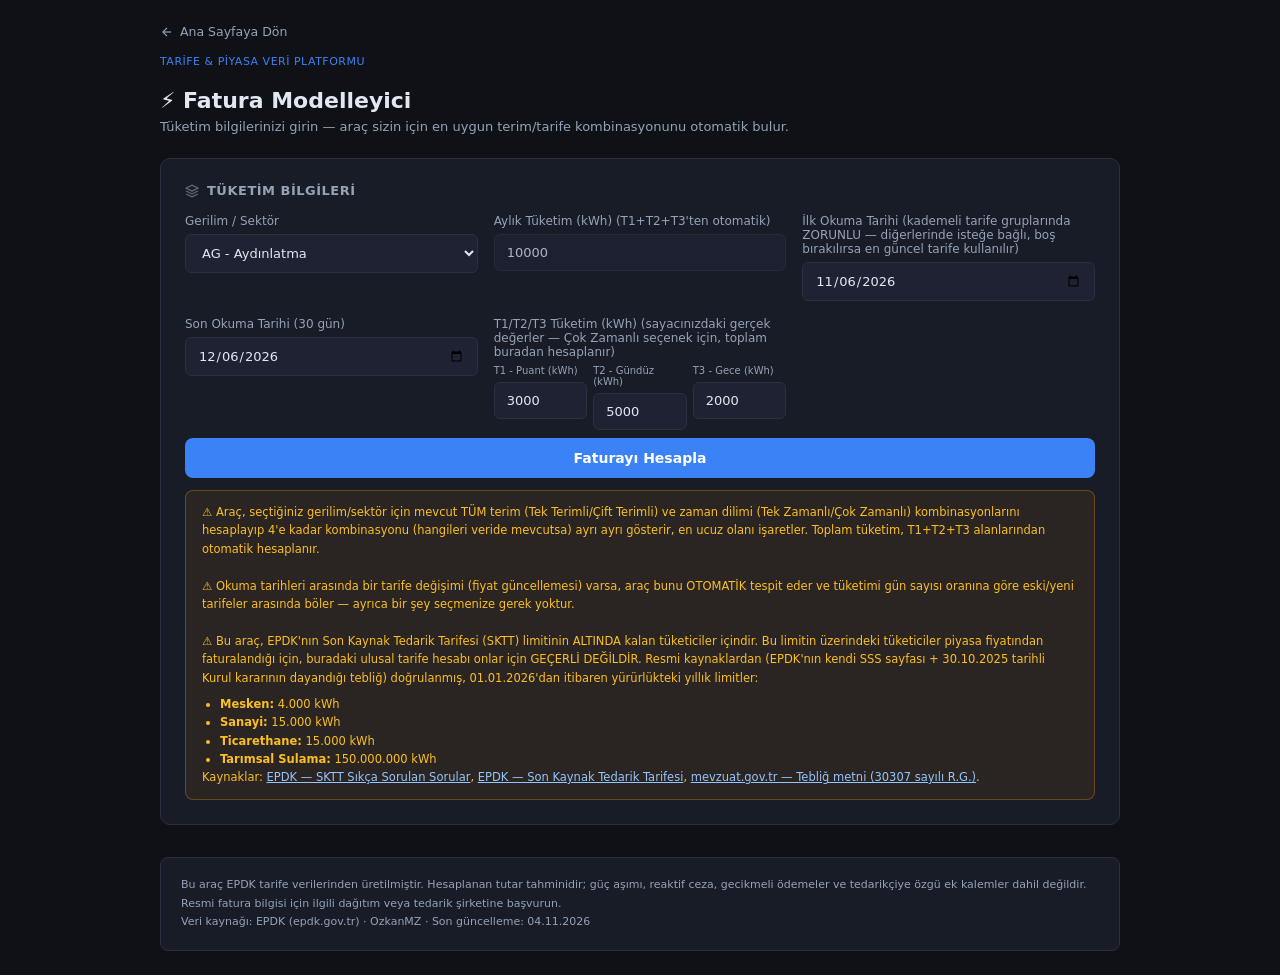
==== commit 4b8b50ff: "Panel guncellendi (kabuk/veri ayrik - K66/B2)" ====
--- a/fatura_modelleyici.html
+++ b/fatura_modelleyici.html
@@ -139,7 +139,7 @@
 <body>
 <div class="sadece-yazdir">
   <strong style="font-size:16px;">Tarife &amp; Piyasa Veri Platformu — Fatura Modelleyici Raporu</strong><br>
-  <span style="font-size:11px;color:#555;">Rapor tarihi: 22.11.2026 · ozkanmz.github.io/tarife-platform · Bu, EPDK/EPİAŞ açık verilerine dayanan bağımsız bir simülasyon aracıdır, resmi bir belge değildir.</span>
+  <span style="font-size:11px;color:#555;">Rapor tarihi: 04.11.2026 · ozkanmz.github.io/tarife-platform · Bu, EPDK/EPİAŞ açık verilerine dayanan bağımsız bir simülasyon aracıdır, resmi bir belge değildir.</span>
 </div>
 
 <div style="max-width:960px;margin:0 auto">
@@ -286,7 +286,7 @@
   <span data-i18n="footerP1">Bu araç EPDK tarife verilerinden üretilmiştir. Hesaplanan tutar tahminidir; güç aşımı, reaktif ceza,
   gecikmeli ödemeler ve tedarikçiye özgü ek kalemler dahil değildir. Resmi fatura bilgisi için
   ilgili dağıtım veya tedarik şirketine başvurun.</span><br>
-  <span data-i18n="footerVeriKaynagi">Veri kaynağı: EPDK (epdk.gov.tr)</span> · OzkanMZ · <span data-i18n="sonGuncelleme">Son güncelleme:</span> 22.11.2026
+  <span data-i18n="footerVeriKaynagi">Veri kaynağı: EPDK (epdk.gov.tr)</span> · OzkanMZ · <span data-i18n="sonGuncelleme">Son güncelleme:</span> 04.11.2026
 </div>
 
 </div><!-- /max-width -->
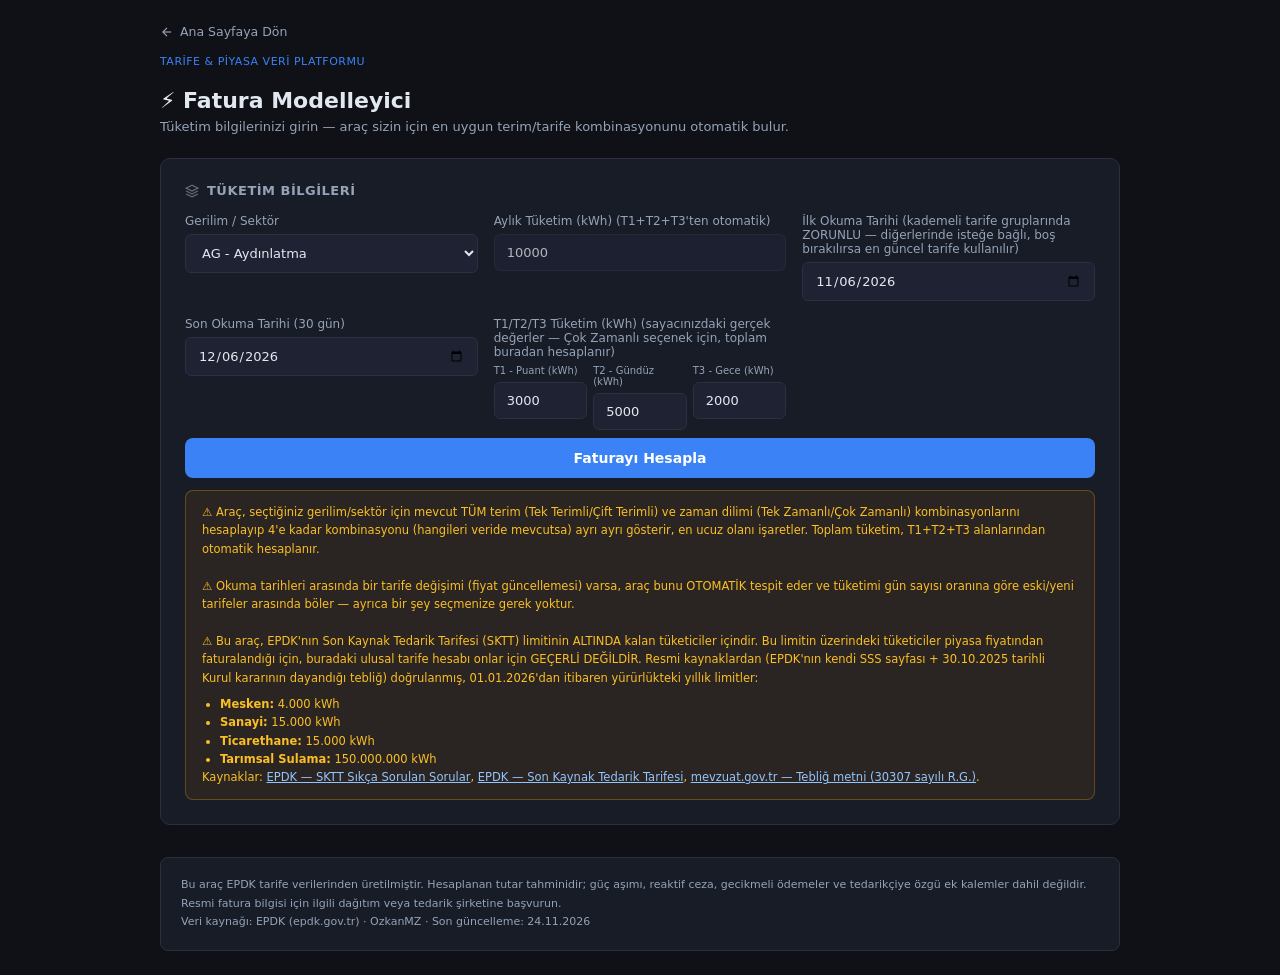
==== commit 8474f132: "Panel guncellendi (kabuk/veri ayrik - K66/B2)" ====
--- a/fatura_modelleyici.html
+++ b/fatura_modelleyici.html
@@ -139,7 +139,7 @@
 <body>
 <div class="sadece-yazdir">
   <strong style="font-size:16px;">Tarife &amp; Piyasa Veri Platformu — Fatura Modelleyici Raporu</strong><br>
-  <span style="font-size:11px;color:#555;">Rapor tarihi: 04.11.2026 · ozkanmz.github.io/tarife-platform · Bu, EPDK/EPİAŞ açık verilerine dayanan bağımsız bir simülasyon aracıdır, resmi bir belge değildir.</span>
+  <span style="font-size:11px;color:#555;">Rapor tarihi: 24.11.2026 · ozkanmz.github.io/tarife-platform · Bu, EPDK/EPİAŞ açık verilerine dayanan bağımsız bir simülasyon aracıdır, resmi bir belge değildir.</span>
 </div>
 
 <div style="max-width:960px;margin:0 auto">
@@ -286,7 +286,7 @@
   <span data-i18n="footerP1">Bu araç EPDK tarife verilerinden üretilmiştir. Hesaplanan tutar tahminidir; güç aşımı, reaktif ceza,
   gecikmeli ödemeler ve tedarikçiye özgü ek kalemler dahil değildir. Resmi fatura bilgisi için
   ilgili dağıtım veya tedarik şirketine başvurun.</span><br>
-  <span data-i18n="footerVeriKaynagi">Veri kaynağı: EPDK (epdk.gov.tr)</span> · OzkanMZ · <span data-i18n="sonGuncelleme">Son güncelleme:</span> 04.11.2026
+  <span data-i18n="footerVeriKaynagi">Veri kaynağı: EPDK (epdk.gov.tr)</span> · OzkanMZ · <span data-i18n="sonGuncelleme">Son güncelleme:</span> 24.11.2026
 </div>
 
 </div><!-- /max-width -->
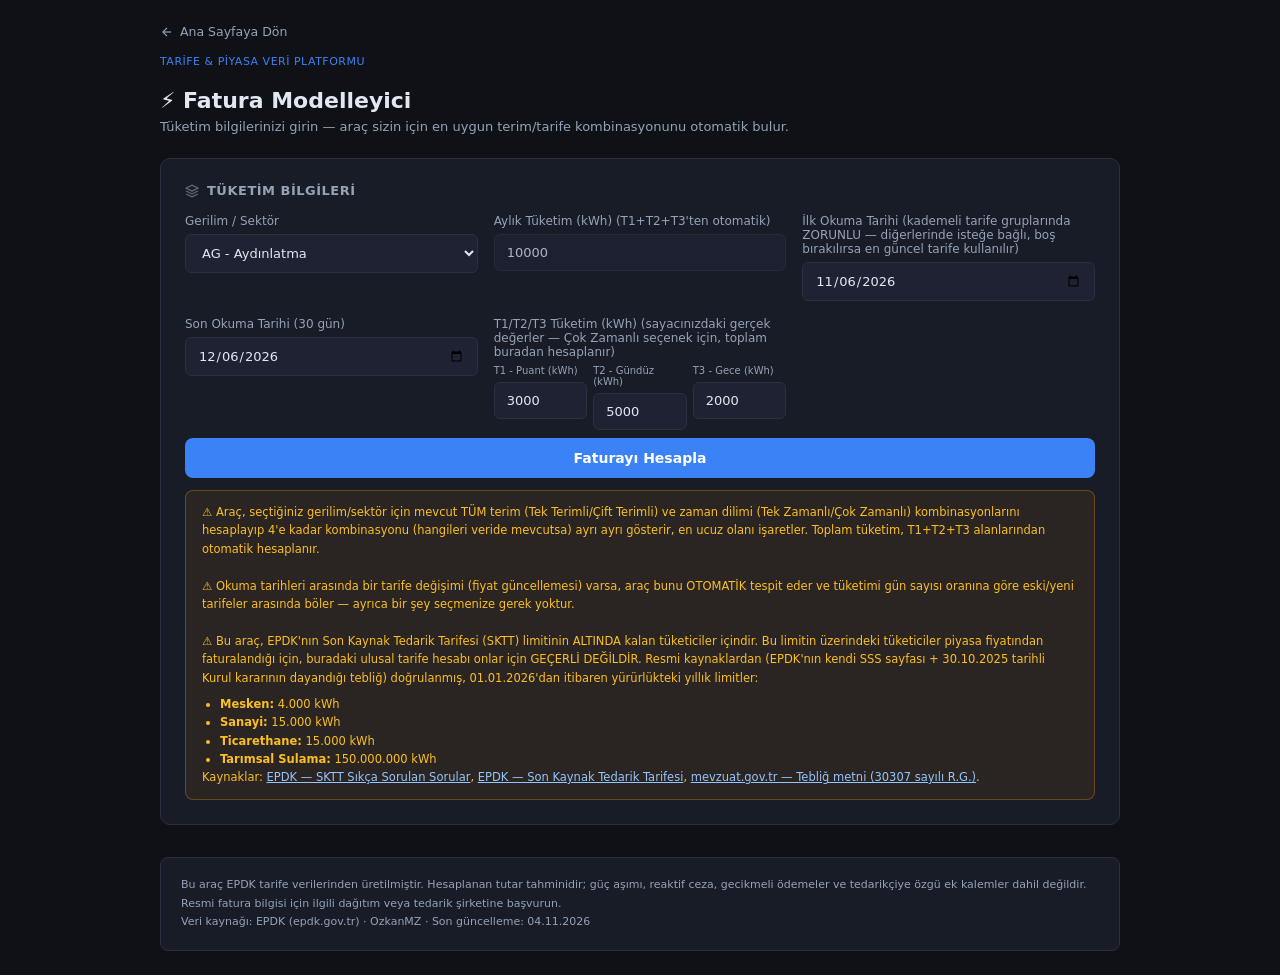
==== commit 18a5f72a: "Panel guncellendi (kabuk/veri ayrik - K66/B2)" ====
--- a/fatura_modelleyici.html
+++ b/fatura_modelleyici.html
@@ -139,7 +139,7 @@
 <body>
 <div class="sadece-yazdir">
   <strong style="font-size:16px;">Tarife &amp; Piyasa Veri Platformu — Fatura Modelleyici Raporu</strong><br>
-  <span style="font-size:11px;color:#555;">Rapor tarihi: 24.11.2026 · ozkanmz.github.io/tarife-platform · Bu, EPDK/EPİAŞ açık verilerine dayanan bağımsız bir simülasyon aracıdır, resmi bir belge değildir.</span>
+  <span style="font-size:11px;color:#555;">Rapor tarihi: 04.11.2026 · ozkanmz.github.io/tarife-platform · Bu, EPDK/EPİAŞ açık verilerine dayanan bağımsız bir simülasyon aracıdır, resmi bir belge değildir.</span>
 </div>
 
 <div style="max-width:960px;margin:0 auto">
@@ -286,7 +286,7 @@
   <span data-i18n="footerP1">Bu araç EPDK tarife verilerinden üretilmiştir. Hesaplanan tutar tahminidir; güç aşımı, reaktif ceza,
   gecikmeli ödemeler ve tedarikçiye özgü ek kalemler dahil değildir. Resmi fatura bilgisi için
   ilgili dağıtım veya tedarik şirketine başvurun.</span><br>
-  <span data-i18n="footerVeriKaynagi">Veri kaynağı: EPDK (epdk.gov.tr)</span> · OzkanMZ · <span data-i18n="sonGuncelleme">Son güncelleme:</span> 24.11.2026
+  <span data-i18n="footerVeriKaynagi">Veri kaynağı: EPDK (epdk.gov.tr)</span> · OzkanMZ · <span data-i18n="sonGuncelleme">Son güncelleme:</span> 04.11.2026
 </div>
 
 </div><!-- /max-width -->
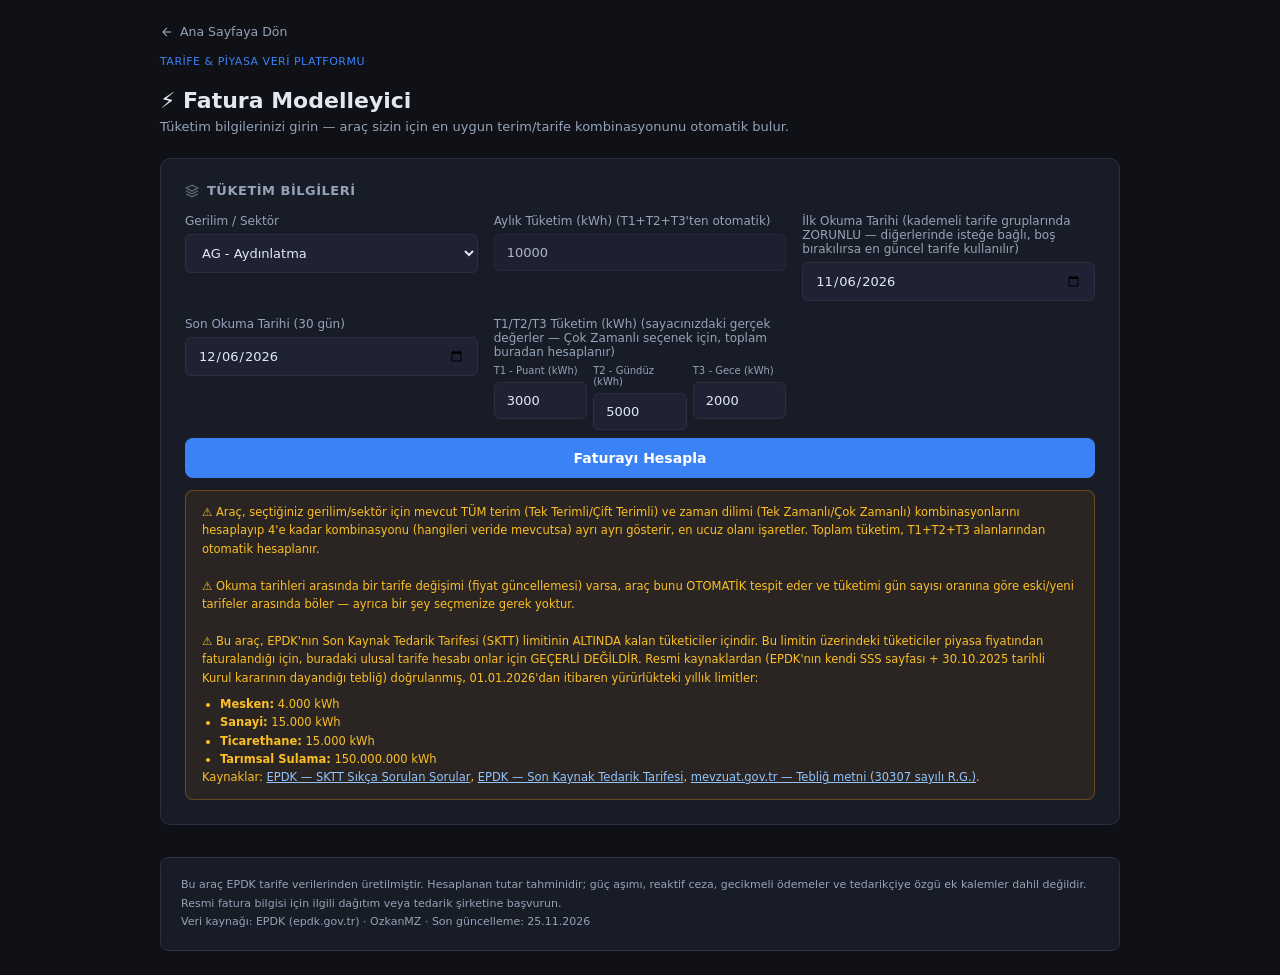
==== commit 0040f50d: "Panel guncellendi (kabuk/veri ayrik - K66/B2)" ====
--- a/fatura_modelleyici.html
+++ b/fatura_modelleyici.html
@@ -139,7 +139,7 @@
 <body>
 <div class="sadece-yazdir">
   <strong style="font-size:16px;">Tarife &amp; Piyasa Veri Platformu — Fatura Modelleyici Raporu</strong><br>
-  <span style="font-size:11px;color:#555;">Rapor tarihi: 04.11.2026 · ozkanmz.github.io/tarife-platform · Bu, EPDK/EPİAŞ açık verilerine dayanan bağımsız bir simülasyon aracıdır, resmi bir belge değildir.</span>
+  <span style="font-size:11px;color:#555;">Rapor tarihi: 25.11.2026 · ozkanmz.github.io/tarife-platform · Bu, EPDK/EPİAŞ açık verilerine dayanan bağımsız bir simülasyon aracıdır, resmi bir belge değildir.</span>
 </div>
 
 <div style="max-width:960px;margin:0 auto">
@@ -286,7 +286,7 @@
   <span data-i18n="footerP1">Bu araç EPDK tarife verilerinden üretilmiştir. Hesaplanan tutar tahminidir; güç aşımı, reaktif ceza,
   gecikmeli ödemeler ve tedarikçiye özgü ek kalemler dahil değildir. Resmi fatura bilgisi için
   ilgili dağıtım veya tedarik şirketine başvurun.</span><br>
-  <span data-i18n="footerVeriKaynagi">Veri kaynağı: EPDK (epdk.gov.tr)</span> · OzkanMZ · <span data-i18n="sonGuncelleme">Son güncelleme:</span> 04.11.2026
+  <span data-i18n="footerVeriKaynagi">Veri kaynağı: EPDK (epdk.gov.tr)</span> · OzkanMZ · <span data-i18n="sonGuncelleme">Son güncelleme:</span> 25.11.2026
 </div>
 
 </div><!-- /max-width -->
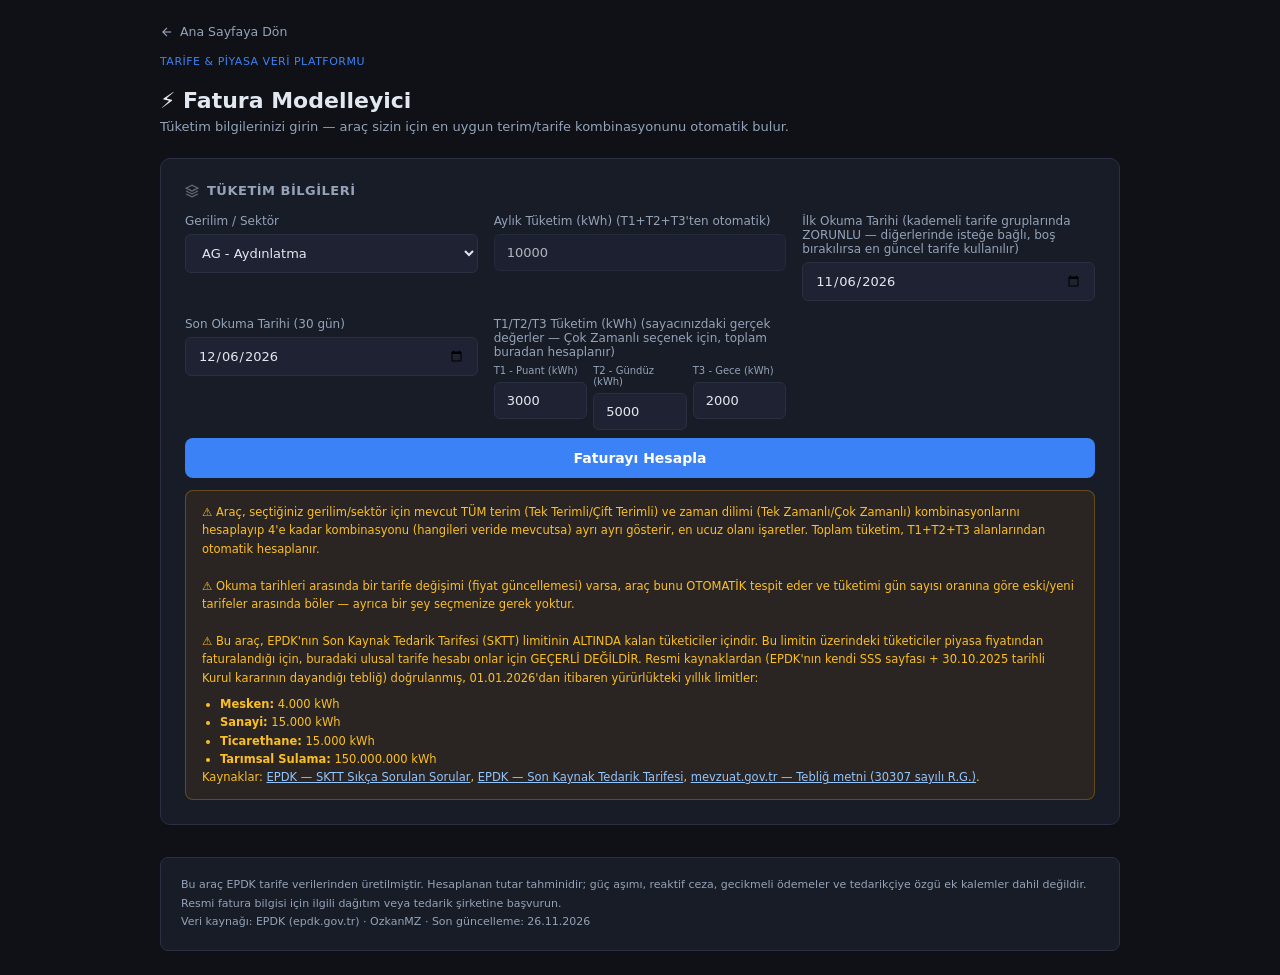
==== commit 53e8da80: "Panel guncellendi (kabuk/veri ayrik - K66/B2)" ====
--- a/fatura_modelleyici.html
+++ b/fatura_modelleyici.html
@@ -139,7 +139,7 @@
 <body>
 <div class="sadece-yazdir">
   <strong style="font-size:16px;">Tarife &amp; Piyasa Veri Platformu — Fatura Modelleyici Raporu</strong><br>
-  <span style="font-size:11px;color:#555;">Rapor tarihi: 25.11.2026 · ozkanmz.github.io/tarife-platform · Bu, EPDK/EPİAŞ açık verilerine dayanan bağımsız bir simülasyon aracıdır, resmi bir belge değildir.</span>
+  <span style="font-size:11px;color:#555;">Rapor tarihi: 26.11.2026 · ozkanmz.github.io/tarife-platform · Bu, EPDK/EPİAŞ açık verilerine dayanan bağımsız bir simülasyon aracıdır, resmi bir belge değildir.</span>
 </div>
 
 <div style="max-width:960px;margin:0 auto">
@@ -286,7 +286,7 @@
   <span data-i18n="footerP1">Bu araç EPDK tarife verilerinden üretilmiştir. Hesaplanan tutar tahminidir; güç aşımı, reaktif ceza,
   gecikmeli ödemeler ve tedarikçiye özgü ek kalemler dahil değildir. Resmi fatura bilgisi için
   ilgili dağıtım veya tedarik şirketine başvurun.</span><br>
-  <span data-i18n="footerVeriKaynagi">Veri kaynağı: EPDK (epdk.gov.tr)</span> · OzkanMZ · <span data-i18n="sonGuncelleme">Son güncelleme:</span> 25.11.2026
+  <span data-i18n="footerVeriKaynagi">Veri kaynağı: EPDK (epdk.gov.tr)</span> · OzkanMZ · <span data-i18n="sonGuncelleme">Son güncelleme:</span> 26.11.2026
 </div>
 
 </div><!-- /max-width -->
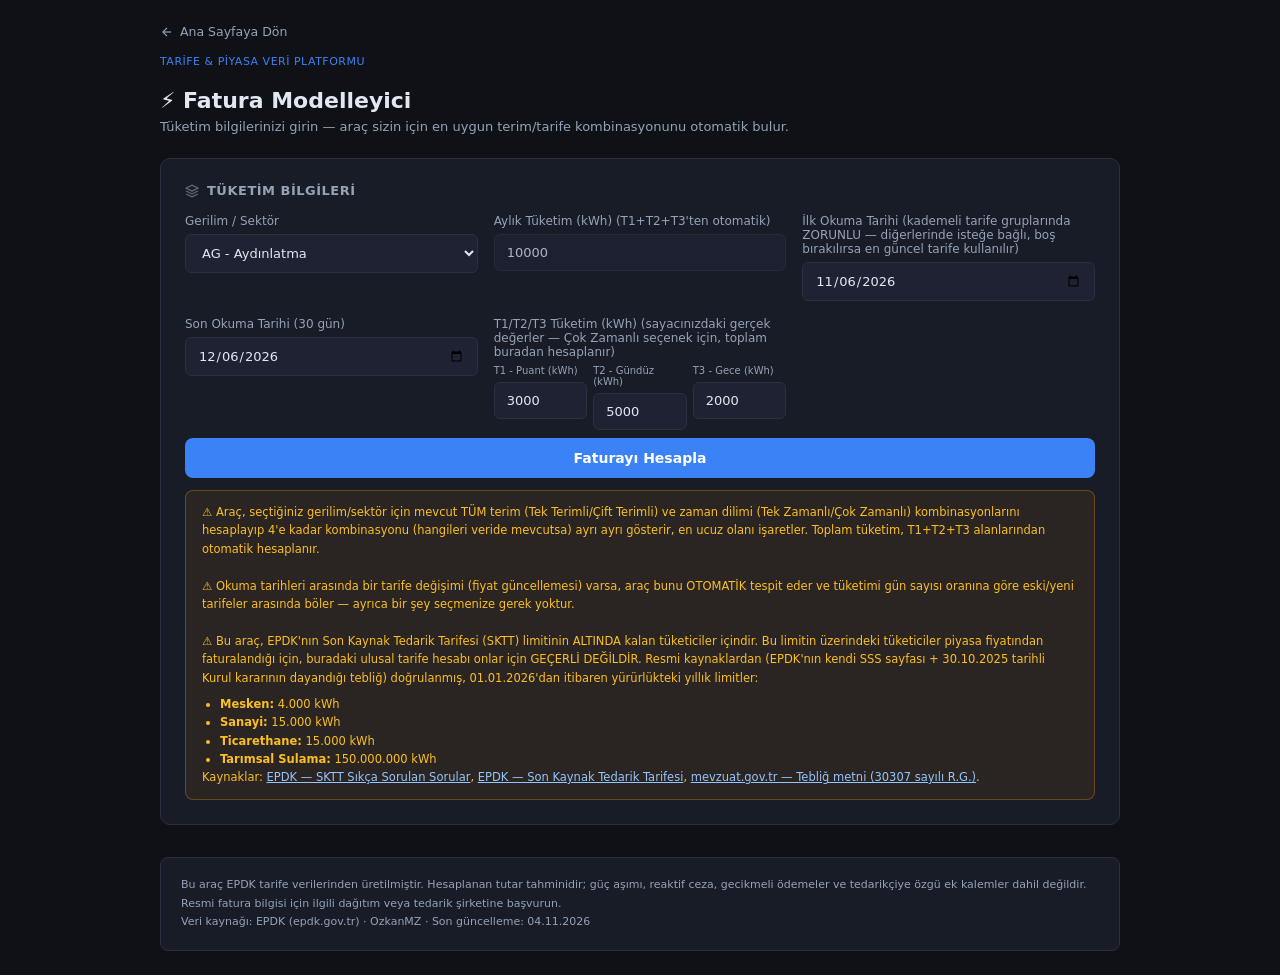
==== commit 206b88ae: "Panel guncellendi (kabuk/veri ayrik - K66/B2)" ====
--- a/fatura_modelleyici.html
+++ b/fatura_modelleyici.html
@@ -139,7 +139,7 @@
 <body>
 <div class="sadece-yazdir">
   <strong style="font-size:16px;">Tarife &amp; Piyasa Veri Platformu — Fatura Modelleyici Raporu</strong><br>
-  <span style="font-size:11px;color:#555;">Rapor tarihi: 26.11.2026 · ozkanmz.github.io/tarife-platform · Bu, EPDK/EPİAŞ açık verilerine dayanan bağımsız bir simülasyon aracıdır, resmi bir belge değildir.</span>
+  <span style="font-size:11px;color:#555;">Rapor tarihi: 04.11.2026 · ozkanmz.github.io/tarife-platform · Bu, EPDK/EPİAŞ açık verilerine dayanan bağımsız bir simülasyon aracıdır, resmi bir belge değildir.</span>
 </div>
 
 <div style="max-width:960px;margin:0 auto">
@@ -286,7 +286,7 @@
   <span data-i18n="footerP1">Bu araç EPDK tarife verilerinden üretilmiştir. Hesaplanan tutar tahminidir; güç aşımı, reaktif ceza,
   gecikmeli ödemeler ve tedarikçiye özgü ek kalemler dahil değildir. Resmi fatura bilgisi için
   ilgili dağıtım veya tedarik şirketine başvurun.</span><br>
-  <span data-i18n="footerVeriKaynagi">Veri kaynağı: EPDK (epdk.gov.tr)</span> · OzkanMZ · <span data-i18n="sonGuncelleme">Son güncelleme:</span> 26.11.2026
+  <span data-i18n="footerVeriKaynagi">Veri kaynağı: EPDK (epdk.gov.tr)</span> · OzkanMZ · <span data-i18n="sonGuncelleme">Son güncelleme:</span> 04.11.2026
 </div>
 
 </div><!-- /max-width -->
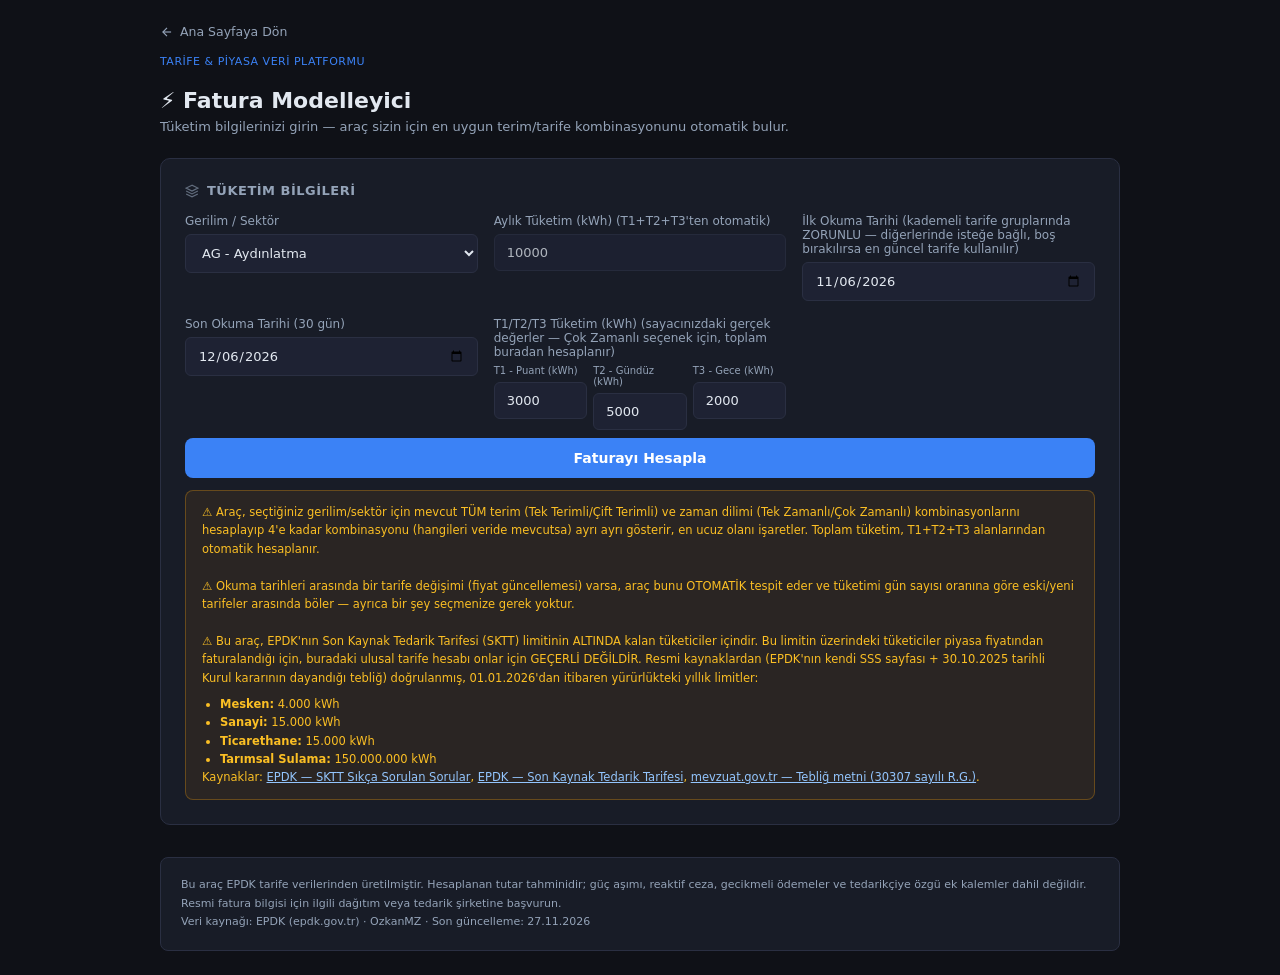
==== commit 251496df: "Panel guncellendi (kabuk/veri ayrik - K66/B2)" ====
--- a/fatura_modelleyici.html
+++ b/fatura_modelleyici.html
@@ -139,7 +139,7 @@
 <body>
 <div class="sadece-yazdir">
   <strong style="font-size:16px;">Tarife &amp; Piyasa Veri Platformu — Fatura Modelleyici Raporu</strong><br>
-  <span style="font-size:11px;color:#555;">Rapor tarihi: 04.11.2026 · ozkanmz.github.io/tarife-platform · Bu, EPDK/EPİAŞ açık verilerine dayanan bağımsız bir simülasyon aracıdır, resmi bir belge değildir.</span>
+  <span style="font-size:11px;color:#555;">Rapor tarihi: 27.11.2026 · ozkanmz.github.io/tarife-platform · Bu, EPDK/EPİAŞ açık verilerine dayanan bağımsız bir simülasyon aracıdır, resmi bir belge değildir.</span>
 </div>
 
 <div style="max-width:960px;margin:0 auto">
@@ -286,7 +286,7 @@
   <span data-i18n="footerP1">Bu araç EPDK tarife verilerinden üretilmiştir. Hesaplanan tutar tahminidir; güç aşımı, reaktif ceza,
   gecikmeli ödemeler ve tedarikçiye özgü ek kalemler dahil değildir. Resmi fatura bilgisi için
   ilgili dağıtım veya tedarik şirketine başvurun.</span><br>
-  <span data-i18n="footerVeriKaynagi">Veri kaynağı: EPDK (epdk.gov.tr)</span> · OzkanMZ · <span data-i18n="sonGuncelleme">Son güncelleme:</span> 04.11.2026
+  <span data-i18n="footerVeriKaynagi">Veri kaynağı: EPDK (epdk.gov.tr)</span> · OzkanMZ · <span data-i18n="sonGuncelleme">Son güncelleme:</span> 27.11.2026
 </div>
 
 </div><!-- /max-width -->
